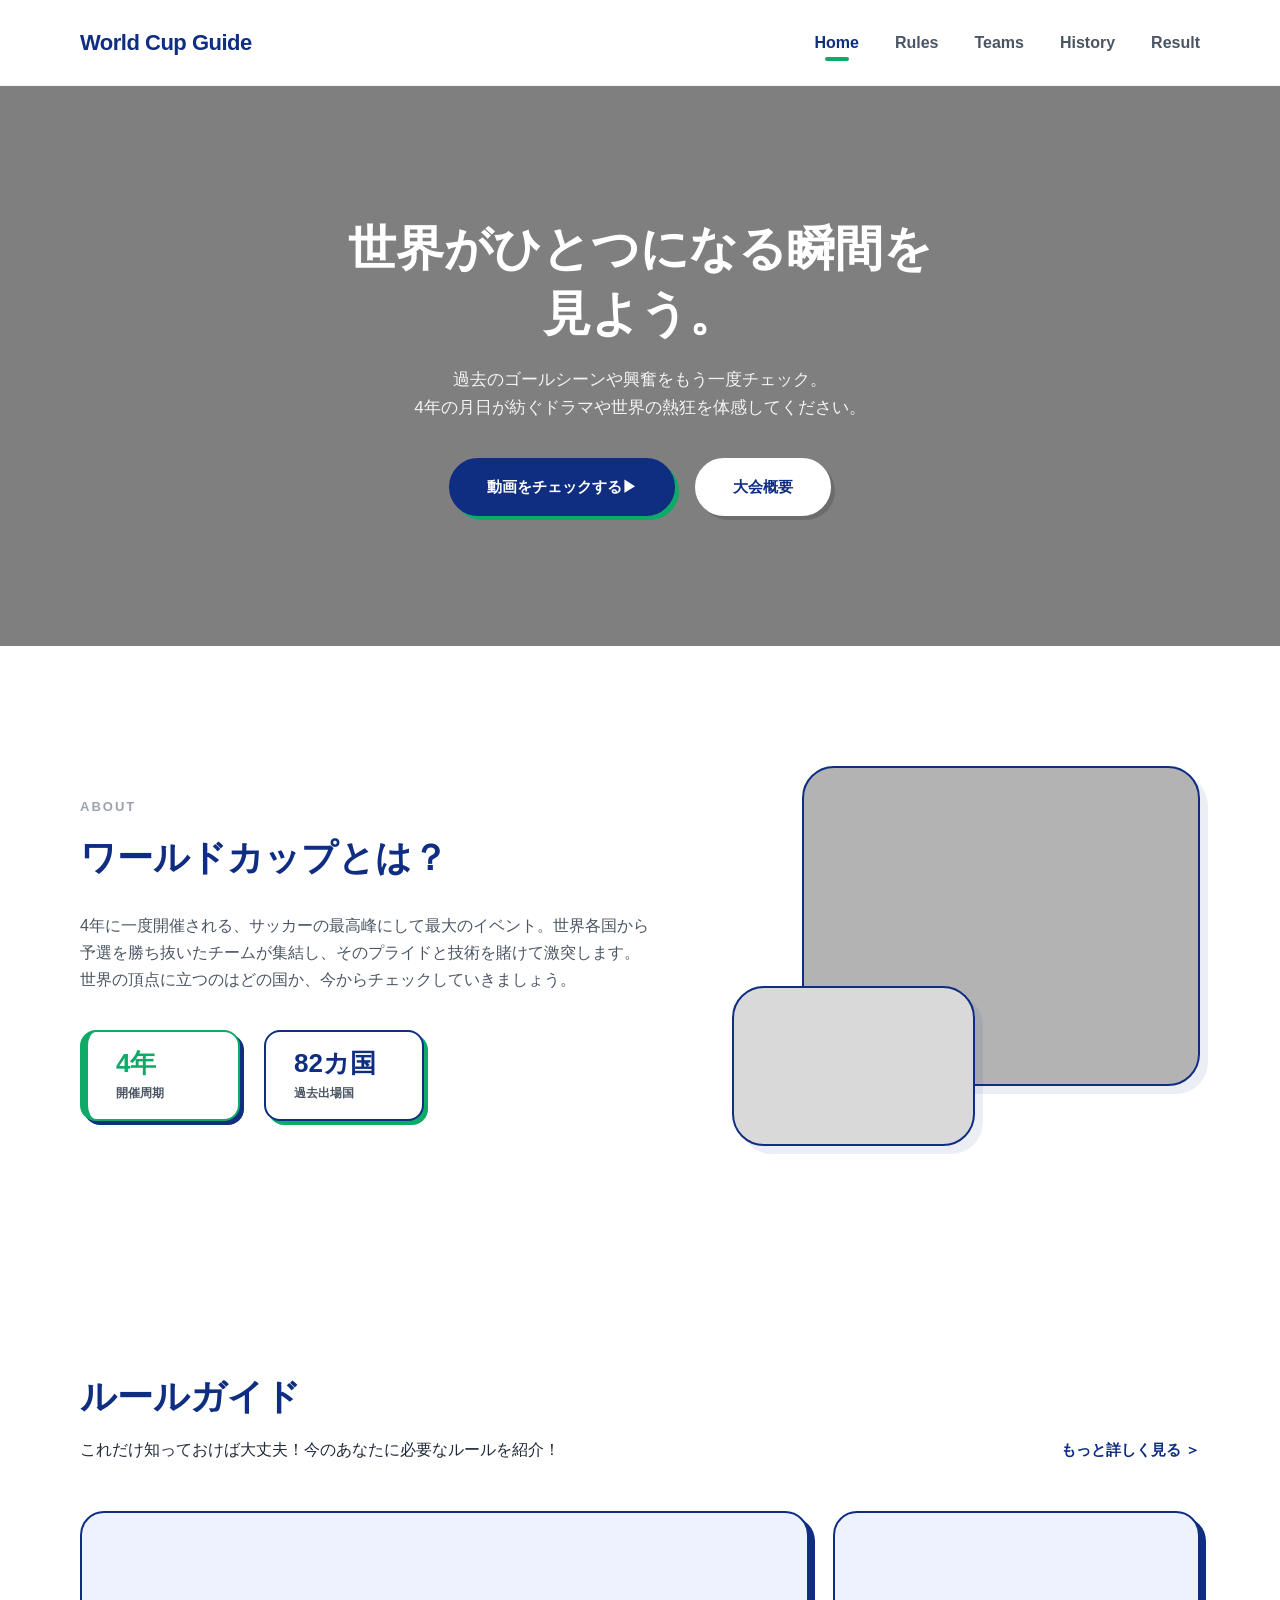
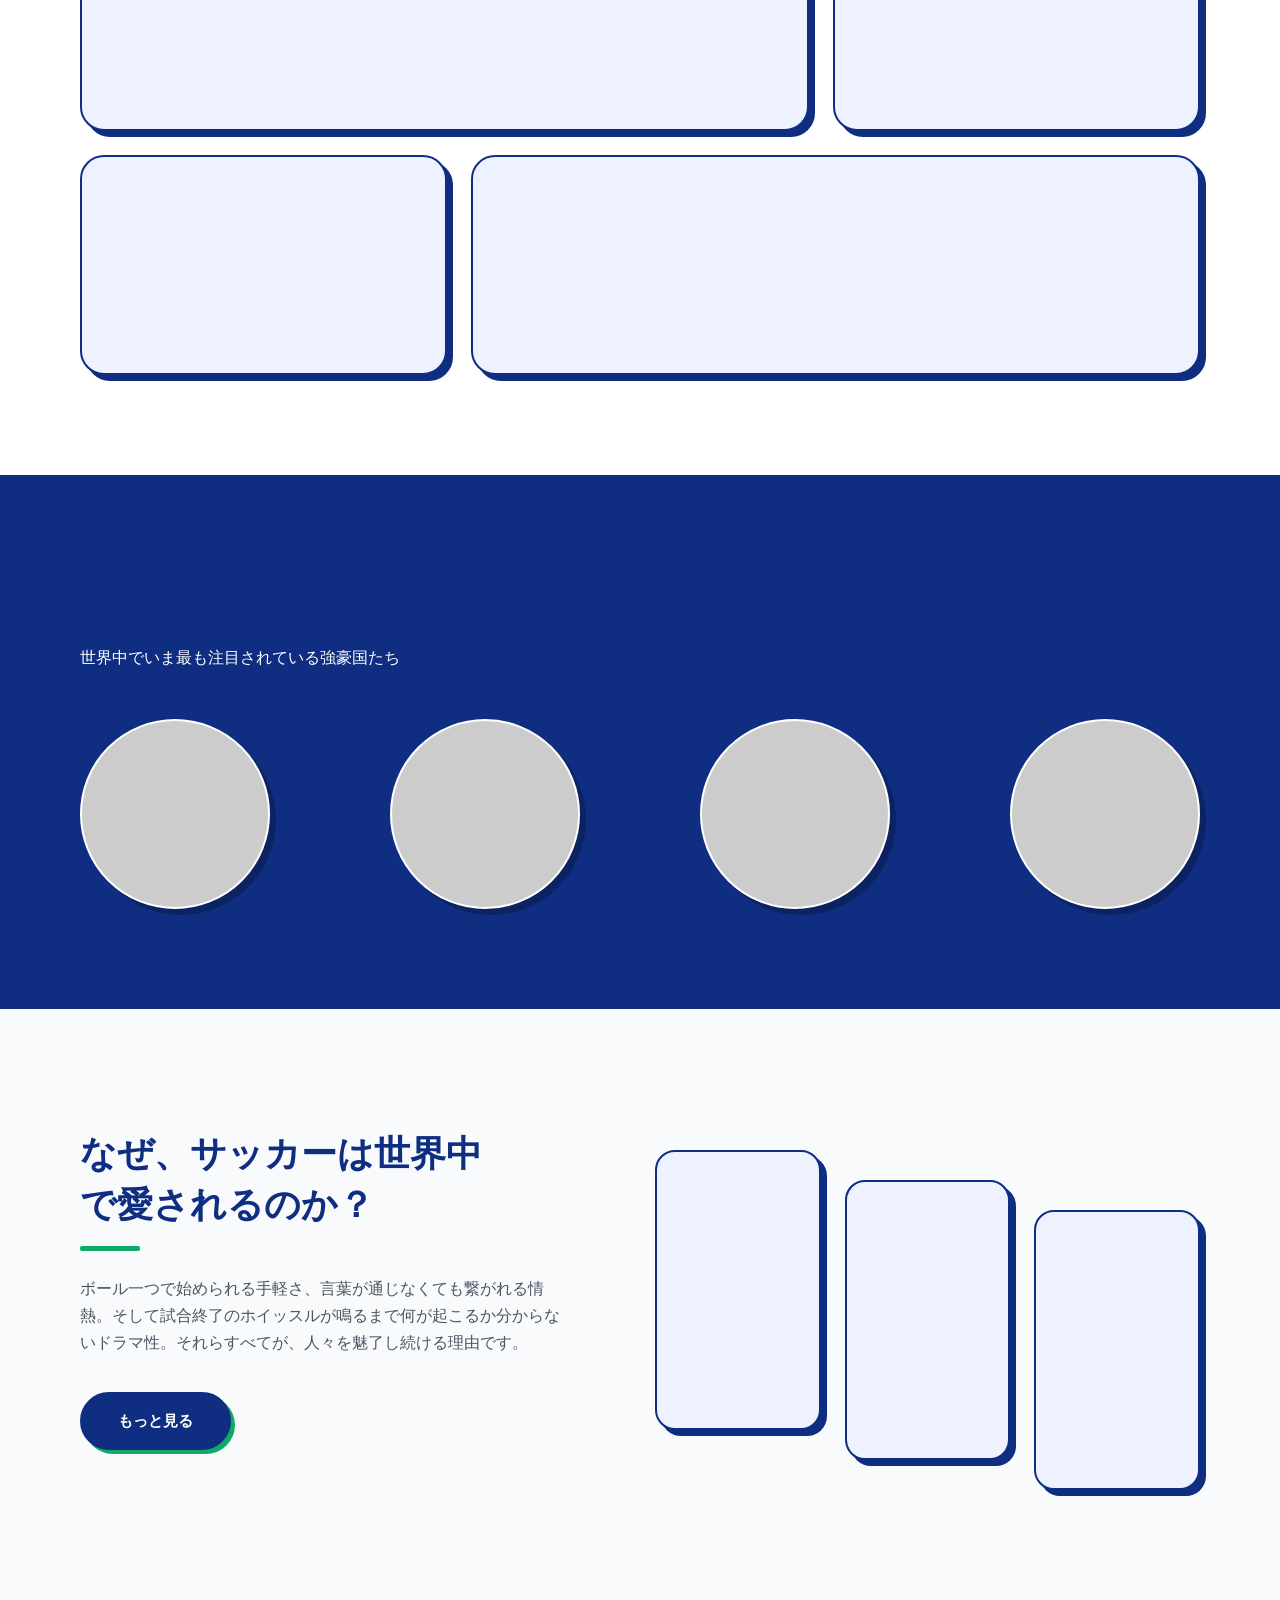
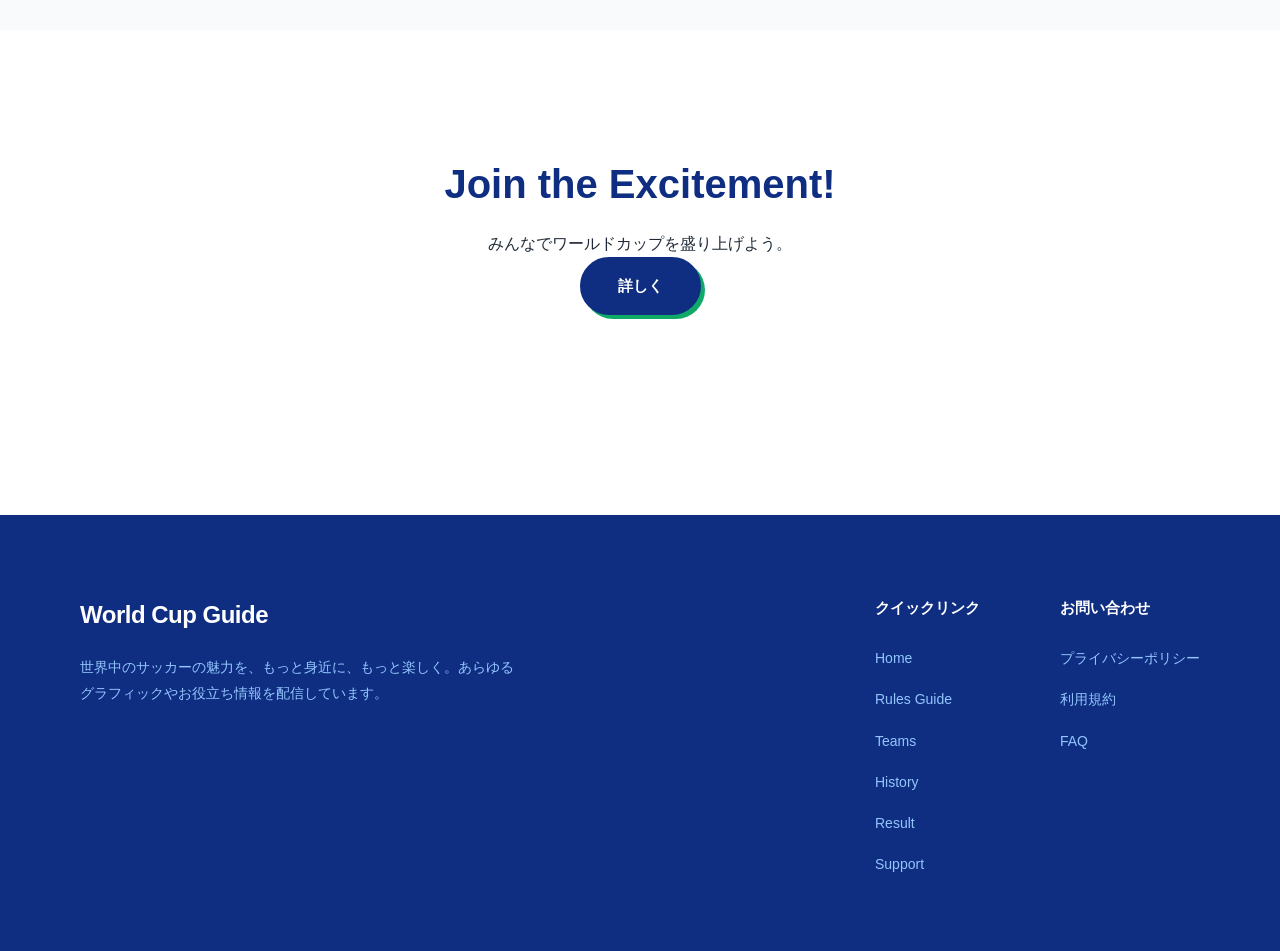
==== index.html @ ad6d12a8 "Update index.html" ====
<!DOCTYPE html>
<html lang="ja">
<head>
    <meta charset="UTF-8">
    <meta name="viewport" content="width=device-width, initial-scale=1.0">
    <title>World Cup Guide</title>
    <link rel="stylesheet" href="css/style.css">
</head>
<body>

    <!-- ==========================================
      ヘッダー（全ページ共通・Figma精密再現）
    =========================================== -->
    <header class="header">
        <div class="logo">World Cup Guide</div>
        
        <!-- PC用ナビゲーション -->
        <nav class="nav-pc">
            <ul>
                <li><a href="index.html" class="active">Home</a></li>
                <li><a href="rule.html">Rules</a></li>
                <li><a href="team.html">Teams</a></li>
                <li><a href="history.html">History</a></li>
                <li><a href="result.html">Result</a></li>
            </ul>
        </nav>

        <!-- スマホ用ハンバーガーメニューアイコン -->
        <button class="menu-btn" aria-label="メニューを開く">
            <span></span>
            <span></span>
            <span></span>
        </button>
    </header>

    <main>
        <!-- ==========================================
          1. HEROエリア
        =========================================== -->
        <section class="hero">
            <div class="hero-content">
                <h1>世界がひとつになる瞬間を<br>見よう。</h1>
                <p class="hero-sub">過去のゴールシーンや興奮をもう一度チェック。<br>4年の月日が紡ぐドラマや世界の熱狂を体感してください。</p>
                <div class="hero-buttons">
                    <a href="#" class="btn btn-primary">
                        動画をチェックする
                        <span class="btn-icon">▶</span>
                    </a>
                    <a href="#" class="btn btn-secondary">大会概要</a>
                </div>
            </div>
        </section>

        <!-- ==========================================
          2. 大会紹介（ワールドカップとは？）
        =========================================== -->
        <section class="about-section">
            <div class="about-container">
                <div class="about-text">
                    <span class="sub-label">ABOUT</span>
                    <h2>ワールドカップとは？</h2>
                    <p class="about-desc">
                        4年に一度開催される、サッカーの最高峰にして最大のイベント。世界各国から予選を勝ち抜いたチームが集結し、そのプライドと技術を賭けて激突します。世界の頂点に立つのはどの国か、今からチェックしていきましょう。
                    </p>
                    
                    <!-- 特徴的なバッジカード（立体影付き） -->
                    <div class="about-stats">
                        <div class="stat-card card-green">
                            <span class="stat-num">4年</span>
                            <span class="stat-label">開催周期</span>
                        </div>
                        <div class="stat-card card-blue">
                            <span class="stat-num">82カ国</span>
                            <span class="stat-label">過去出場国</span>
                        </div>
                    </div>
                </div>

                <!-- 右側：2枚の重なる角丸ダミー画像 -->
                <div class="about-images">
                    <div class="dummy-photo photo-large"></div>
                    <div class="dummy-photo photo-small"></div>
                </div>
            </div>
        </section>

        <!-- ==========================================
          3. ルールガイド（変則4枚カードレイアウト）
        =========================================== -->
        <section class="rule-guide-section">
            <div class="section-header">
                <div class="title-wrap">
                    <h2>ルールガイド</h2>
                    <p>これだけ知っておけば大丈夫！今のあなたに必要なルールを紹介！</p>
                </div>
                <a href="rule.html" class="more-link">もっと詳しく見る <span class="arrow">＞</span></a>
            </div>
            
            <!-- 左右非対称のカードレイアウト（ソリッドシャドウ付き） -->
            <div class="rule-grid">
                <div class="rule-row">
                    <div class="solid-card card-long"></div>
                    <div class="solid-card card-short"></div>
                </div>
                <div class="rule-row">
                    <div class="solid-card card-short"></div>
                    <div class="solid-card card-long"></div>
                </div>
            </div>
        </section>

        <!-- ==========================================
          4. 注目チームを紹介（ブルー背景・丸画像）
        =========================================== -->
        <section class="teams-section">
            <div class="teams-container">
                <div class="section-header text-white">
                    <div class="title-wrap">
                        <h2>注目チームを紹介</h2>
                        <p class="sub-white">世界中でいま最も注目されている強豪国たち</p>
                    </div>
                    <a href="team.html" class="more-link link-white">もっと詳しく見る <span class="arrow">＞</span></a>
                </div>
                
                <!-- 4つの正円ダミー画像 -->
                <div class="circle-grid">
                    <div class="circle-item">
                        <div class="circle-image-placeholder"></div>
                    </div>
                    <div class="circle-item">
                        <div class="circle-image-placeholder"></div>
                    </div>
                    <div class="circle-item">
                        <div class="circle-image-placeholder"></div>
                    </div>
                    <div class="circle-item">
                        <div class="circle-image-placeholder"></div>
                    </div>
                </div>
            </div>
        </section>

        <!-- ==========================================
          5. なぜ、サッカーは世界中で愛されるのか？（階段状カード）
        =========================================== -->
        <section class="why-section">
            <div class="why-container">
                <div class="why-text">
                    <h2>
                        なぜ、サッカーは世界中<br>で愛されるのか？
                        <span class="green-deco-line"></span>
                    </h2>
                    <p class="why-desc">
                        ボール一つで始められる手軽さ、言葉が通じなくても繋がれる情熱。そして試合終了のホイッスルが鳴るまで何が起こるか分からないドラマ性。それらすべてが、人々を魅了し続ける理由です。
                    </p>
                    <a href="#" class="btn btn-primary btn-small">もっと見る</a>
                </div>

                <!-- 右側：階段状にずれて並ぶ3枚の縦長カード -->
                <div class="why-cards-track">
                    <div class="why-vertical-card card-pos-1"></div>
                    <div class="why-vertical-card card-pos-2"></div>
                    <div class="why-vertical-card card-pos-3"></div>
                </div>
            </div>
        </section>

        <!-- ==========================================
          6. FINAL CTA
        =========================================== -->
        <section class="final-cta">
            <h2>Join the Excitement!</h2>
            <p>みんなでワールドカップを盛り上げよう。</p>
            <a href="#" class="btn btn-primary">詳しく</a>
        </section>
    </main>

    <!-- ==========================================
      フッター（全ページ共通）
    =========================================== -->
    <footer class="footer">
        <div class="footer-container">
            <div class="footer-brand">
                <div class="footer-logo">World Cup Guide</div>
                <p class="footer-desc">
                    世界中のサッカーの魅力を、もっと身近に、もっと楽しく。あらゆるグラフィックやお役立ち情報を配信しています。
                </p>
            </div>
            
            <div class="footer-nav-groups">
                <div class="footer-group">
                    <h3>クイックリンク</h3>
                    <ul>
                        <li><a href="index.html">Home</a></li>
                        <li><a href="rule.html">Rules Guide</a></li>
                        <li><a href="team.html">Teams</a></li>
                        <li><a href="history.html">History</a></li>
                        <li><a href="result.html">Result</a></li>
                        <li><a href="#">Support</a></li>
                    </ul>
                </div>
                <div class="footer-group">
                    <h3>お問い合わせ</h3>
                    <ul>
                        <li><a href="#">プライバシーポリシー</a></li>
                        <li><a href="#">利用規約</a></li>
                        <li><a href="#">FAQ</a></li>
                    </ul>
                </div>
            </div>
        </div>
    </footer>

    <script src="js/script.js"></script>
</body>
</html>
---- css/style.css ----
/* ==========================================================================
   1. デザインシステム・リセット (全ページ共通)
   ========================================================================== */
* {
    margin: 0;
    padding: 0;
    box-sizing: border-box;
}

:root {
    --color-primary: #0f2e82;      /* メインのディープブルー */
    --color-primary-dark: #0a1f5a; /* さらに濃いブルー */
    --color-accent: #0fa968;       /* ピッチの鮮やかなグリーン */
    --color-accent-yellow: #f59e0b;/* 注目選手のイエローライン */
    --color-bg-card: #eef2ff;      /* カードの極薄ブルー紫 */
    --color-text-main: #1f2937;    /* 本文のダークグレー */
    --color-text-sub: #4b5563;     /* サブ文章のグレー */
    --border-radius-main: 24px;    /* 角丸の基準値 */
}

body {
    font-family: "Helvetica Neue", Arial, "Hiragino Kaku Gothic ProN", "Hiragino Sans", Meiryo, sans-serif;
    color: var(--color-text-main);
    background-color: #ffffff;
    line-height: 1.7;
    overflow-x: hidden;
}

a {
    text-decoration: none;
    color: inherit;
    transition: all 0.3s ease;
}

ul {
    list-style: none;
}

.container {
    max-width: 1200px;
    margin: 0 auto;
    padding: 0 24px;
}

.text-blue {
    color: #0f2e82 !important;
}

/* 共通タイトル装飾 */
.section-title-left {
    display: flex;
    align-items: center;
    margin-bottom: 24px;
}

.line-blue h2 {
    padding-left: 16px;
    border-left: 6px solid var(--color-primary);
    font-size: 32px;
    color: var(--color-primary);
    font-weight: 800;
}

.line-yellow h2 {
    padding-left: 16px;
    border-left: 6px solid var(--color-accent-yellow);
    font-size: 32px;
    color: var(--color-primary);
    font-weight: 800;
}

.en-sub {
    font-size: 14px;
    color: var(--color-text-sub);
    font-weight: normal;
    margin-left: 8px;
    letter-spacing: 1px;
}

/* ==========================================================================
   2. 共通コンポーネント (ボタン・ヘッダー・フッター)
   ========================================================================== */
.btn {
    display: inline-flex;
    align-items: center;
    justify-content: center;
    padding: 14px 36px;
    border-radius: 30px;
    font-weight: bold;
    font-size: 15px;
    cursor: pointer;
    transition: transform 0.2s ease, box-shadow 0.2s ease, background-color 0.2s ease;
}

.btn-primary {
    background-color: var(--color-primary);
    color: #ffffff;
    border: 2px solid var(--color-primary);
    box-shadow: 4px 4px 0px var(--color-accent);
}

.btn-primary:hover {
    transform: translate(-2px, -2px);
    box-shadow: 6px 6px 0px var(--color-accent);
    background-color: var(--color-primary-dark);
}

.btn-secondary {
    background-color: #ffffff;
    color: var(--color-primary);
    border: 2px solid #ffffff;
    box-shadow: 4px 4px 0px rgba(0, 0, 0, 0.15);
}

.btn-secondary:hover {
    transform: translate(-2px, -2px);
    box-shadow: 6px 6px 0px rgba(0, 0, 0, 0.15);
    background-color: #f3f4f6;
}

/* ヘッダー */
.header {
    display: flex;
    justify-content: space-between;
    align-items: center;
    padding: 24px 80px;
    background-color: #ffffff;
    position: sticky;
    top: 0;
    z-index: 1000;
    border-bottom: 1px solid #f3f4f6;
}

.header .logo {
    font-size: 22px;
    font-weight: 800;
    color: var(--color-primary);
    letter-spacing: -0.5px;
}

.header nav ul {
    display: flex;
    gap: 36px;
}

.header nav a {
    font-weight: bold;
    color: var(--color-text-sub);
    font-size: 16px;
    position: relative;
    padding: 6px 0;
}

.header nav a:hover {
    color: var(--color-primary);
}

.header nav a.active {
    color: var(--color-primary);
}

.header nav a.active::after {
    content: '';
    position: absolute;
    bottom: -4px;
    left: 50%;
    transform: translateX(-50%);
    width: 24px;
    height: 4px;
    background-color: var(--color-accent);
    border-radius: 2px;
}

.menu-btn {
    display: none;
    background: none;
    border: none;
    cursor: pointer;
    flex-direction: column;
    gap: 6px;
}

.menu-btn span {
    display: block;
    width: 25px;
    height: 3px;
    background-color: var(--color-primary);
    border-radius: 2px;
}

/* フッター */
.footer {
    background-color: var(--color-primary);
    color: #ffffff;
    padding: 80px 80px 60px 80px;
    margin-top: 80px;
}

.footer-container {
    max-width: 1200px;
    margin: 0 auto;
    display: flex;
    justify-content: space-between;
    gap: 80px;
}

.footer-brand {
    flex: 1.2;
    max-width: 440px;
}

.footer-logo {
    font-size: 24px;
    font-weight: 800;
    margin-bottom: 20px;
    letter-spacing: -0.5px;
}

.footer-desc {
    color: #93c5fd;
    font-size: 14px;
    line-height: 1.8;
}

.footer-nav-groups {
    flex: 1.5;
    display: flex;
    justify-content: flex-end;
    gap: 80px;
}

.footer-group h3 {
    font-size: 15px;
    font-weight: bold;
    margin-bottom: 24px;
    color: #ffffff;
}

.footer-group ul li {
    margin-bottom: 14px;
}

.footer-group a {
    color: #93c5fd;
    font-size: 14px;
}

.footer-group a:hover {
    color: #ffffff;
}

/* 下層ページ共通ヒーロー（これを全ページで使い回します） */
.hero-subpage {
    height: 300px;
    background-color: #7f7f7f;
    display: flex;
    justify-content: center;
    align-items: center;
    text-align: center;
    color: #ffffff;
    padding: 0 24px;
    margin-bottom: 60px;
}

.hero-subpage h1 {
    font-size: 40px;
    font-weight: 800;
    margin-bottom: 12px;
}

.hero-subpage p {
    font-size: 16px;
    max-width: 800px;
    margin: 0 auto;
    color: #f3f4f6;
    line-height: 1.6;
}

/* ==========================================================================
   3. TOPページ専用スタイル
   ========================================================================== */
.hero {
    height: 560px;
    background-color: #7f7f7f;
    display: flex;
    justify-content: center;
    align-items: center;
    text-align: center;
    color: #ffffff;
    padding: 0 24px;
}

.hero h1 {
    font-size: 48px;
    font-weight: 800;
    line-height: 1.35;
    margin-bottom: 20px;
}

.hero-sub {
    font-size: 17px;
    line-height: 1.65;
    color: #f3f4f6;
    margin-bottom: 36px;
}

.hero-buttons {
    display: flex;
    gap: 20px;
    justify-content: center;
}

/* ABOUTセクション */
.about-section {
    padding: 120px 80px;
    background-color: #ffffff;
}

.about-container {
    max-width: 1200px;
    margin: 0 auto;
    display: flex;
    align-items: center;
    gap: 80px;
}

.about-text {
    flex: 1.1;
}

.about-text .sub-label {
    font-size: 13px;
    font-weight: bold;
    color: #9ca3af;
    letter-spacing: 2px;
}

.about-text h2 {
    font-size: 36px;
    color: var(--color-primary);
    margin: 8px 0 24px 0;
    font-weight: 800;
}

.about-desc {
    font-size: 16px;
    color: var(--color-text-sub);
    margin-bottom: 36px;
}

.about-stats {
    display: flex;
    gap: 24px;
}

.stat-card {
    border-radius: 16px;
    padding: 16px 28px;
    width: 160px;
    display: flex;
    flex-direction: column;
    background-color: #ffffff;
}

.card-green {
    border: 2px solid var(--color-accent);
    border-left: 8px solid var(--color-accent);
    box-shadow: 4px 4px 0px var(--color-primary);
}

.card-blue {
    border: 2px solid var(--color-primary);
    box-shadow: 4px 4px 0px var(--color-accent);
}

.stat-num {
    font-size: 26px;
    font-weight: 800;
    line-height: 1.2;
}

.card-green .stat-num {
    color: var(--color-accent);
}

.card-blue .stat-num {
    color: var(--color-primary);
}

.stat-label {
    font-size: 12px;
    color: var(--color-text-sub);
    font-weight: bold;
    margin-top: 4px;
}

.about-images {
    flex: 0.9;
    position: relative;
    height: 380px;
}

.dummy-photo {
    background-color: #cccccc;
    border: 2px solid var(--color-primary);
    border-radius: 32px;
    box-shadow: 8px 8px 0px rgba(15, 46, 130, 0.08);
}

.photo-large {
    width: 85%;
    height: 320px;
    position: absolute;
    right: 0;
    top: 0;
    background-color: #b3b3b3;
}

.photo-small {
    width: 52%;
    height: 160px;
    position: absolute;
    left: 0;
    bottom: 0;
    background-color: #d9d9d9;
    z-index: 2;
}

/* RULEガイド */
.rule-guide-section {
    padding: 100px 80px;
    background-color: #ffffff;
    max-width: 1280px;
    margin: 0 auto;
}

.section-header {
    display: flex;
    justify-content: space-between;
    align-items: flex-end;
    margin-bottom: 48px;
}

.section-header h2 {
    font-size: 36px;
    color: var(--color-primary);
    font-weight: 800;
    margin-bottom: 8px;
}

.more-link {
    font-weight: bold;
    color: var(--color-primary);
    font-size: 15px;
}

.rule-grid {
    display: flex;
    flex-direction: column;
    gap: 24px;
}

.rule-row {
    display: flex;
    gap: 24px;
}

.solid-card {
    background-color: var(--color-bg-card);
    border: 2px solid var(--color-primary);
    border-radius: var(--border-radius-main);
    box-shadow: 6px 6px 0px var(--color-primary);
    transition: transform 0.2s ease, box-shadow 0.2s ease;
}

.solid-card:hover {
    transform: translate(-2px, -2px);
    box-shadow: 8px 8px 0px var(--color-primary);
}

.card-long {
    flex: 2;
    height: 220px;
}

.card-short {
    flex: 1;
    height: 220px;
}

/* 注目チーム(TOP用) */
.teams-section {
    background-color: var(--color-primary);
    padding: 100px 80px;
    color: #ffffff;
}

.teams-container {
    max-width: 1200px;
    margin: 0 auto;
}

.circle-grid {
    display: flex;
    gap: 32px;
    justify-content: space-between;
    margin-top: 20px;
}

.circle-image-placeholder {
    width: 190px;
    height: 190px;
    background-color: #cccccc;
    border-radius: 50%;
    border: 2px solid #ffffff;
    box-shadow: 6px 6px 0px rgba(0, 0, 0, 0.25);
}

/* Whyセクション */
.why-section {
    padding: 120px 80px 180px 80px;
    background-color: #f8fafc;
}

.why-container {
    max-width: 1200px;
    margin: 0 auto;
    display: flex;
    align-items: center;
    gap: 80px;
}

.why-text {
    flex: 1;
}

.why-text h2 {
    font-size: 36px;
    color: var(--color-primary);
    font-weight: 800;
    line-height: 1.4;
    margin-bottom: 24px;
}

.green-deco-line {
    display: block;
    width: 60px;
    height: 5px;
    background-color: var(--color-accent);
    margin-top: 16px;
    border-radius: 2px;
}

.why-desc {
    color: var(--color-text-sub);
    margin-bottom: 36px;
    font-size: 16px;
}

.why-cards-track {
    flex: 1.1;
    display: flex;
    gap: 24px;
}

.why-vertical-card {
    flex: 1;
    height: 280px;
    background-color: var(--color-bg-card);
    border: 2px solid var(--color-primary);
    border-radius: 20px;
    box-shadow: 6px 6px 0px var(--color-primary);
}

.card-pos-1 { transform: translateY(0px); }
.card-pos-2 { transform: translateY(30px); }
.card-pos-3 { transform: translateY(60px); }

/* FINAL CTA */
.final-cta {
    padding: 120px 24px;
    text-align: center;
    background-color: #ffffff;
}

.final-cta h2 {
    font-size: 40px;
    font-weight: 800;
    color: var(--color-primary);
    margin-bottom: 12px;
}

/* ==========================================================================
   4. TEAMページ専用スタイル
   ========================================================================== */
.filter-container {
    display: flex;
    justify-content: center;
    gap: 12px;
    flex-wrap: wrap;
    margin-bottom: 48px;
}

.filter-btn {
    border: none;
    padding: 10px 24px;
    border-radius: 30px;
    font-size: 14px;
    font-weight: bold;
    cursor: pointer;
    background-color: var(--color-bg-card);
    color: var(--color-primary);
    transition: all 0.2s ease;
}

.filter-btn.active, .filter-btn:hover {
    background-color: var(--color-primary);
    color: #ffffff;
}

.team-main-grid {
    display: flex;
    gap: 32px;
    margin-bottom: 80px;
}

.team-main-card {
    flex: 1;
    height: 380px;
    border-radius: var(--border-radius-main);
}

.players-section {
    padding: 80px 0;
    background-color: #ffffff;
}

.section-header-with-arrows {
    display: flex;
    justify-content: space-between;
    align-items: center;
    margin-bottom: 40px;
}

.slider-arrows {
    display: flex;
    gap: 12px;
}

.arrow-btn {
    width: 44px;
    height: 44px;
    border-radius: 50%;
    border: 2px solid var(--color-primary);
    background-color: #ffffff;
    color: var(--color-primary);
    font-size: 16px;
    font-weight: bold;
    cursor: pointer;
    display: flex;
    align-items: center;
    justify-content: center;
}

.arrow-btn.active {
    background-color: var(--color-primary);
    color: #ffffff;
}

.player-grid {
    display: flex;
    gap: 24px;
}

.player-card {
    flex: 1;
    height: 380px;
}

.watch-teams-section {
    padding: 80px 0;
    background-color: #ffffff;
}

.watch-grid {
    display: grid;
    grid-template-columns: repeat(5, 1fr);
    gap: 20px;
    margin-top: 40px;
}

.watch-card {
    height: 150px;
    background-color: var(--color-bg-card);
    border: 2px solid var(--color-primary);
    border-radius: 16px;
    box-shadow: 4px 4px 0px var(--color-primary);
}

.cta-banner-section {
    padding: 100px 0;
    background-color: #ffffff;
}

.cta-blue-card {
    background-color: var(--color-primary);
    color: #ffffff;
    padding: 60px 40px;
    border-radius: 24px;
    text-align: center;
    box-shadow: 0 10px 30px rgba(15, 46, 130, 0.15);
}

.cta-buttons {
    display: flex;
    gap: 20px;
    justify-content: center;
    margin-top: 24px;
}

.btn-green {
    background-color: var(--color-accent);
    color: #ffffff;
    border: 2px solid var(--color-accent);
    box-shadow: 4px 4px 0px var(--color-primary);
}

.btn-white-border {
    background-color: #ffffff;
    color: var(--color-primary);
    border: 2px solid var(--color-primary);
    box-shadow: 4px 4px 0px var(--color-accent);
}

/* ==========================================================================
   5. RULEページ専用スタイル
   ========================================================================== */
.basic-rules-section {
    padding: 60px 0;
}

.rules-basic-grid {
    display: flex;
    gap: 24px;
    margin-top: 40px;
}

.basic-card {
    flex: 1;
    padding: 32px;
    height: auto;
    min-height: 240px;
}

.card-badge {
    display: inline-block;
    padding: 4px 12px;
    background-color: var(--color-primary);
    color: #ffffff;
    border-radius: 20px;
    font-size: 12px;
    font-weight: bold;
    margin-bottom: 16px;
}

.accordion-section {
    padding: 60px 0 100px 0;
}

.accordion-container {
    margin-top: 40px;
    display: flex;
    flex-direction: column;
    gap: 20px;
}

.accordion-item {
    border: 2px solid var(--color-primary);
    border-radius: 16px;
    background-color: #ffffff;
    box-shadow: 4px 4px 0px var(--color-primary);
    overflow: hidden;
}

.accordion-header {
    width: 100%;
    padding: 24px 32px;
    background: none;
    border: none;
    text-align: left;
    display: flex;
    align-items: center;
    cursor: pointer;
}

.q-icon {
    font-size: 22px;
    font-weight: 900;
    color: var(--color-accent);
    margin-right: 16px;
}

.q-text {
    font-size: 18px;
    font-weight: 800;
    color: var(--color-primary);
    flex-grow: 1;
}

.arrow-icon {
    font-size: 14px;
    color: var(--color-primary);
    transition: transform 0.3s ease;
}

.accordion-item.active .arrow-icon {
    transform: rotate(180deg);
}

.accordion-content {
    max-height: 0;
    overflow: hidden;
    transition: max-height 0.3s ease-out;
    background-color: var(--color-bg-card);
}

.accordion-inner {
    padding: 24px 32px;
    border-top: 1px dashed rgba(15, 46, 130, 0.2);
}

/* ==========================================================================
   6. HISTORYページ専用スタイル
   ========================================================================== */
.timeline-section {
    padding: 60px 0;
}

.timeline-container {
    position: relative;
    max-width: 900px;
    margin: 60px auto 0 auto;
    padding: 0 20px;
}

.timeline-container::before {
    content: '';
    position: absolute;
    left: 50%;
    top: 0;
    bottom: 0;
    width: 6px;
    background-color: var(--color-primary);
    transform: translateX(-50%);
    border-radius: 3px;
}

.timeline-item {
    position: relative;
    margin-bottom: 80px;
    width: 100%;
    display: flex;
    justify-content: flex-start;
}

.timeline-item:nth-child(even) {
    justify-content: flex-end;
}

.timeline-badge {
    position: absolute;
    left: 50%;
    top: 24px;
    transform: translateX(-50%);
    width: 90px;
    height: 44px;
    background-color: var(--color-accent);
    border: 2px solid var(--color-primary);
    border-radius: 22px;
    color: #ffffff;
    font-weight: 800;
    display: flex;
    align-items: center;
    justify-content: center;
    box-shadow: 4px 4px 0px var(--color-primary);
    z-index: 10;
}

.timeline-card {
    width: 42%;
    padding: 32px;
    background-color: #ffffff;
}

.history-stats-section {
    padding: 60px 0 120px 0;
}

.stats-table-wrapper {
    margin-top: 40px;
    overflow-x: auto;
}

.neofont-table {
    width: 100%;
    border-collapse: separate;
    border-spacing: 0;
    border: 3px solid var(--color-primary);
    border-radius: 16px;
    overflow: hidden;
    box-shadow: 6px 6px 0px var(--color-primary);
    background-color: #ffffff;
}

.neofont-table th {
    background-color: var(--color-bg-card);
    color: var(--color-primary);
    font-weight: 800;
    padding: 20px 24px;
    text-align: left;
    border-bottom: 3px solid var(--color-primary);
}

.neofont-table td {
    padding: 20px 24px;
    font-size: 15px;
    color: var(--color-text-main);
    border-bottom: 2px solid #e5e7eb;
}

.team-td {
    font-size: 16px;
    color: var(--color-primary);
    font-weight: bold;
}

.count-td {
    font-weight: 800;
    color: var(--color-accent);
}

/* ==========================================================================
   7. RESULTページ専用スタイル (カンプ完全再現版)
   ========================================================================== */

/* 4つのスタッツカプセル */
.capsules-outer {
    background-color: #ffffff;
    padding: 40px 0;
    border-bottom: 1px solid #e2e8f0;
    margin-bottom: 40px;
}

.capsules-grid {
    display: grid;
    grid-template-columns: repeat(4, 1fr);
    gap: 20px;
}

.capsule {
    background-color: #eef2ff;
    border-radius: 40px;
    padding: 16px 20px;
    text-align: center;
    box-shadow: 0 4px 6px -1px rgba(0,0,0,0.05);
}

.cap-label {
    display: block;
    font-size: 12px;
    font-weight: bold;
    color: #4f46e5;
    margin-bottom: 4px;
}

.cap-value {
    display: block;
    font-size: 16px;
    font-weight: 900;
    color: #0f2e82;
}

/* ハイライト（決勝戦＆3決） */
.highlights-outer {
    margin-bottom: 60px;
}

.highlights-grid {
    display: grid;
    grid-template-columns: 1fr 1fr;
    gap: 24px;
}

.hl-card {
    background-color: #eef2ff;
    border: 2px solid #0f2e82;
    border-radius: 20px;
    padding: 24px;
    box-shadow: 6px 6px 0px #0f2e82;
}

.hl-badge {
    display: inline-block;
    font-size: 11px;
    font-weight: bold;
    color: #fff;
    padding: 4px 12px;
    border-radius: 20px;
    border: 2px solid #0f2e82;
    margin-bottom: 16px;
}

.badge-gold {
    background-color: #f2c94c;
    color: #000;
    border-color: #000;
}

.badge-blue {
    background-color: #2d9cdb;
}

.hl-match {
    display: flex;
    justify-content: space-between;
    align-items: center;
    border-bottom: 1px dashed #cbd5e1;
    padding-bottom: 16px;
    margin-bottom: 16px;
}

.hl-team {
    font-size: 18px;
    font-weight: 900;
    color: #0f2e82;
}

.hl-score {
    background-color: #fff;
    border: 2px solid #0f2e82;
    padding: 4px 12px;
    border-radius: 8px;
    font-size: 16px;
    font-weight: 900;
    color: #0f2e82;
}

.hl-pk, .hl-ft {
    font-size: 10px;
    background-color: #f2c94c;
    padding: 2px 6px;
    border-radius: 4px;
    margin: 0 4px;
}

.hl-ft {
    background-color: #e2e8f0;
}

.hl-desc {
    font-size: 13px;
    color: #475569;
}

/* タブ切り替えボタン */
.tab-switcher {
    display: flex;
    justify-content: center;
    gap: 12px;
    margin-bottom: 40px;
}

.tab-btn {
    background-color: #e2e8f0;
    color: #475569;
    border: none;
    padding: 10px 24px;
    border-radius: 24px;
    font-size: 14px;
    font-weight: bold;
    cursor: pointer;
    transition: 0.2s;
}

.tab-btn.active {
    background-color: #0f2e82;
    color: #ffffff;
}

.tab-content {
    display: none;
}

/* ==========================================================================
   決勝トーナメントツリー（絶対に崩れない数学的Flex配置）
   ========================================================================== */
.tournament-scroll-wrapper {
    overflow-x: auto !important;
    padding: 20px 0;
}

.t-tree-container {
    display: flex;
    flex-wrap: nowrap !important; /* 絶対折り返し禁止 */
    width: fit-content;           /* 中身の幅にピタッと合わせる */
    margin: 0 auto;
    gap: 24px;                    /* カラム間の隙間を固定 */
    height: 720px;                /* ツリー全体の高さを固定 */
}

/* 各カラム */
.t-col {
    display: flex;
    flex-direction: column;
    justify-content: space-around; /* カードを縦方向に均等配置 */
    width: 110px;                  /* カードの幅 */
    height: 100%;
    flex-shrink: 0 !important;     /* 画面が狭くても絶対に縮ませない */
    position: relative;
}

.t-col-gap {
    width: 80px;                   /* 中央の空白エリアの幅 */
    flex-shrink: 0;
}

/* 対戦カードのスタイル */
.t-card {
    background-color: #ffffff;
    border: 1px solid #cbd5e1;
    border-radius: 8px;
    padding: 6px;
    height: 56px;                  /* カードの高さ（固定） */
    box-shadow: 0 2px 4px rgba(0,0,0,0.04);
    display: flex;
    flex-direction: column;
    justify-content: space-between;
    position: relative;
    box-sizing: border-box;
}

.sf-card {
    border: 2px solid #3b82f6; /* 準決勝の青枠強調 */
}

.t-team {
    display: flex;
    align-items: center;
    font-size: 11px;
    font-weight: 700;
    color: #1e293b;
}

.t-flag {
    margin-right: 6px;
    font-size: 14px;
}

.t-name {
    flex: 1;
    text-align: left;
}

.t-score-num {
    color: #0f2e82;
    font-weight: 900;
}

.t-divider {
    height: 1px;
    background-color: #f1f5f9;
    margin: 2px 0;
}

/* --- 接続線（数学的に完璧な位置計算） --- */

/* 左側の線（col-left） */
.col-left .t-card::after {
    content: "";
    position: absolute;
    right: -12px;
    top: 50%;
    width: 12px;
    height: 2px;
    background-color: #cbd5e1;
    transform: translateY(-50%);
}

.col-left.col-4 .t-card::after {
    display: none; /* 準決勝から中央への線は無し */
}

.col-left.col-2 .t-card::before {
    content: "";
    position: absolute;
    left: -12px;
    width: 12px;
    top: calc(50% - 45px); /* 720pxの1/8 */
    height: 90px;
    border: 2px solid #cbd5e1;
    border-right: none;
    box-sizing: border-box;
}

.col-left.col-3 .t-card::before {
    content: "";
    position: absolute;
    left: -12px;
    width: 12px;
    top: calc(50% - 90px); /* 720pxの1/4 */
    height: 180px;
    border: 2px solid #cbd5e1;
    border-right: none;
    box-sizing: border-box;
}

.col-left.col-4 .t-card::before {
    content: "";
    position: absolute;
    left: -12px;
    width: 12px;
    top: calc(50% - 180px); /* 720pxの1/2 */
    height: 360px;
    border: 2px solid #cbd5e1;
    border-right: none;
    box-sizing: border-box;
}

/* 右側の線（col-right） */
.col-right .t-card::after {
    content: "";
    position: absolute;
    left: -12px;
    top: 50%;
    width: 12px;
    height: 2px;
    background-color: #cbd5e1;
    transform: translateY(-50%);
}

.col-right.col-4 .t-card::after {
    display: none;
}

.col-right.col-2 .t-card::before {
    content: "";
    position: absolute;
    right: -12px;
    width: 12px;
    top: calc(50% - 45px);
    height: 90px;
    border: 2px solid #cbd5e1;
    border-left: none;
    box-sizing: border-box;
}

.col-right.col-3 .t-card::before {
    content: "";
    position: absolute;
    right: -12px;
    width: 12px;
    top: calc(50% - 90px);
    height: 180px;
    border: 2px solid #cbd5e1;
    border-left: none;
    box-sizing: border-box;
}

.col-right.col-4 .t-card::before {
    content: "";
    position: absolute;
    right: -12px;
    width: 12px;
    top: calc(50% - 180px);
    height: 360px;
    border: 2px solid #cbd5e1;
    border-left: none;
    box-sizing: border-box;
}

/* グループステージテーブル（12グループ分配置用グリッド） */
.group-stage-container {
    margin-top: 20px;
    display: grid;
    grid-template-columns: repeat(2, 1fr); /* PCで2列表示 */
    gap: 32px;
}

.group-block {
    background-color: #ffffff;
    border-radius: 16px;
    padding: 24px;
    border: 1px solid #e2e8f0;
}

.group-title {
    font-size: 20px;
    font-weight: 800;
    color: #0f2e82;
    margin-bottom: 16px;
    border-left: 4px solid #10b981;
    padding-left: 12px;
}

.table-wrapper {
    overflow-x: auto;
}

.stage-table {
    width: 100%;
    border-collapse: collapse;
    font-size: 13px;
    text-align: center;
}

.stage-table th {
    padding: 12px 8px;
    border-bottom: 2px solid #f1f5f9;
    color: #64748b;
}

.stage-table td {
    padding: 14px 8px;
    border-bottom: 1px solid #f1f5f9;
}

.text-left {
    text-align: left;
}

.font-bold {
    font-weight: bold;
}

.promotion-row {
    border-left: 4px solid #10b981;
    background-color: #f0fdf4;
}

.stage-table tr:not(.promotion-row) {
    border-left: 4px solid transparent;
}

.f-badge {
    display: inline-block;
    padding: 2px 6px;
    border-radius: 4px;
    font-size: 10px;
    color: #fff;
    margin: 0 2px;
    font-weight: bold;
}

.f-badge.win {
    background-color: #10b981;
}

.f-badge.draw {
    background-color: #64748b;
}

.f-badge.loss {
    background-color: #ef4444;
}

/* ==========================================================================
   8. メディアクエリ (全ページ共通のレスポンシブ対応)
   ========================================================================== */
@media (max-width: 1024px) {
    .header { padding: 20px 40px; }
    .about-section { padding: 80px 40px; }
    .about-container { flex-direction: column; gap: 48px; }
    .about-images { width: 100%; max-width: 500px; height: 320px; margin: 0 auto; }
    .rule-guide-section { padding: 80px 40px; }
    .teams-section { padding: 80px 40px; }
    .circle-grid { flex-wrap: wrap; justify-content: center; gap: 24px; }
    .why-section { padding: 80px 40px 120px 40px; }
    .why-container { flex-direction: column; gap: 48px; }
    .why-cards-track { width: 100%; max-width: 600px; margin: 0 auto; }
    .team-main-grid { flex-direction: column; gap: 24px; }
    .player-grid { flex-wrap: wrap; justify-content: center; gap: 24px; }
    .player-card { flex: none; width: calc(50% - 12px); height: 340px; }
    .watch-grid { grid-template-columns: repeat(3, 1fr); }
    .rules-basic-grid { flex-direction: column; gap: 24px; }
    .footer { padding: 60px 40px; }
    .footer-container { flex-direction: column; gap: 48px; }
    .footer-nav-groups { justify-content: flex-start; gap: 60px; }
    
    /* Resultレスポンシブ */
    .capsules-grid { grid-template-columns: repeat(2, 1fr); }
    .highlights-grid { grid-template-columns: 1fr; }
    .group-stage-container { grid-template-columns: 1fr; } /* グループ表を1列に */
}

@media (max-width: 768px) {
    .header nav { display: none; }
    .menu-btn { display: flex; }
    .hero h1 { font-size: 36px; }
    .hero-sub { font-size: 15px; }
    .hero-buttons { flex-direction: column; align-items: center; gap: 12px; }
    .btn { width: 100%; max-width: 280px; }
    .rule-row { flex-direction: column; gap: 24px; }
    .why-cards-track { flex-direction: column; gap: 40px; }
    .card-pos-2, .card-pos-3 { transform: translateY(0) !important; }
    .card-pos-1:hover, .card-pos-2:hover, .card-pos-3:hover { transform: translateY(-5px) !important; }
    .player-card { width: 100%; max-width: 320px; }
    .watch-grid { grid-template-columns: repeat(2, 1fr); }
    .cta-blue-card { padding: 40px 20px; }
    .cta-blue-card h2 { font-size: 28px; }
    .cta-buttons { flex-direction: column; align-items: center; gap: 12px; }
    
    /* Historyレスポンシブ */
    .timeline-container::before { left: 30px; transform: none; }
    .timeline-item, .timeline-item:nth-child(even) { justify-content: flex-end; margin-bottom: 50px; }
    .timeline-badge { left: 30px; transform: translateX(-50%); width: 70px; height: 36px; font-size: 14px; top: 20px; }
    .timeline-card { width: calc(100% - 70px); padding: 24px; }
    
    /* Resultレスポンシブ */
    .capsules-grid { grid-template-columns: 1fr; }
    .hero-subpage h1 { font-size: 26px; } /* 共通ヒーローをスマホ用に縮小 */
}
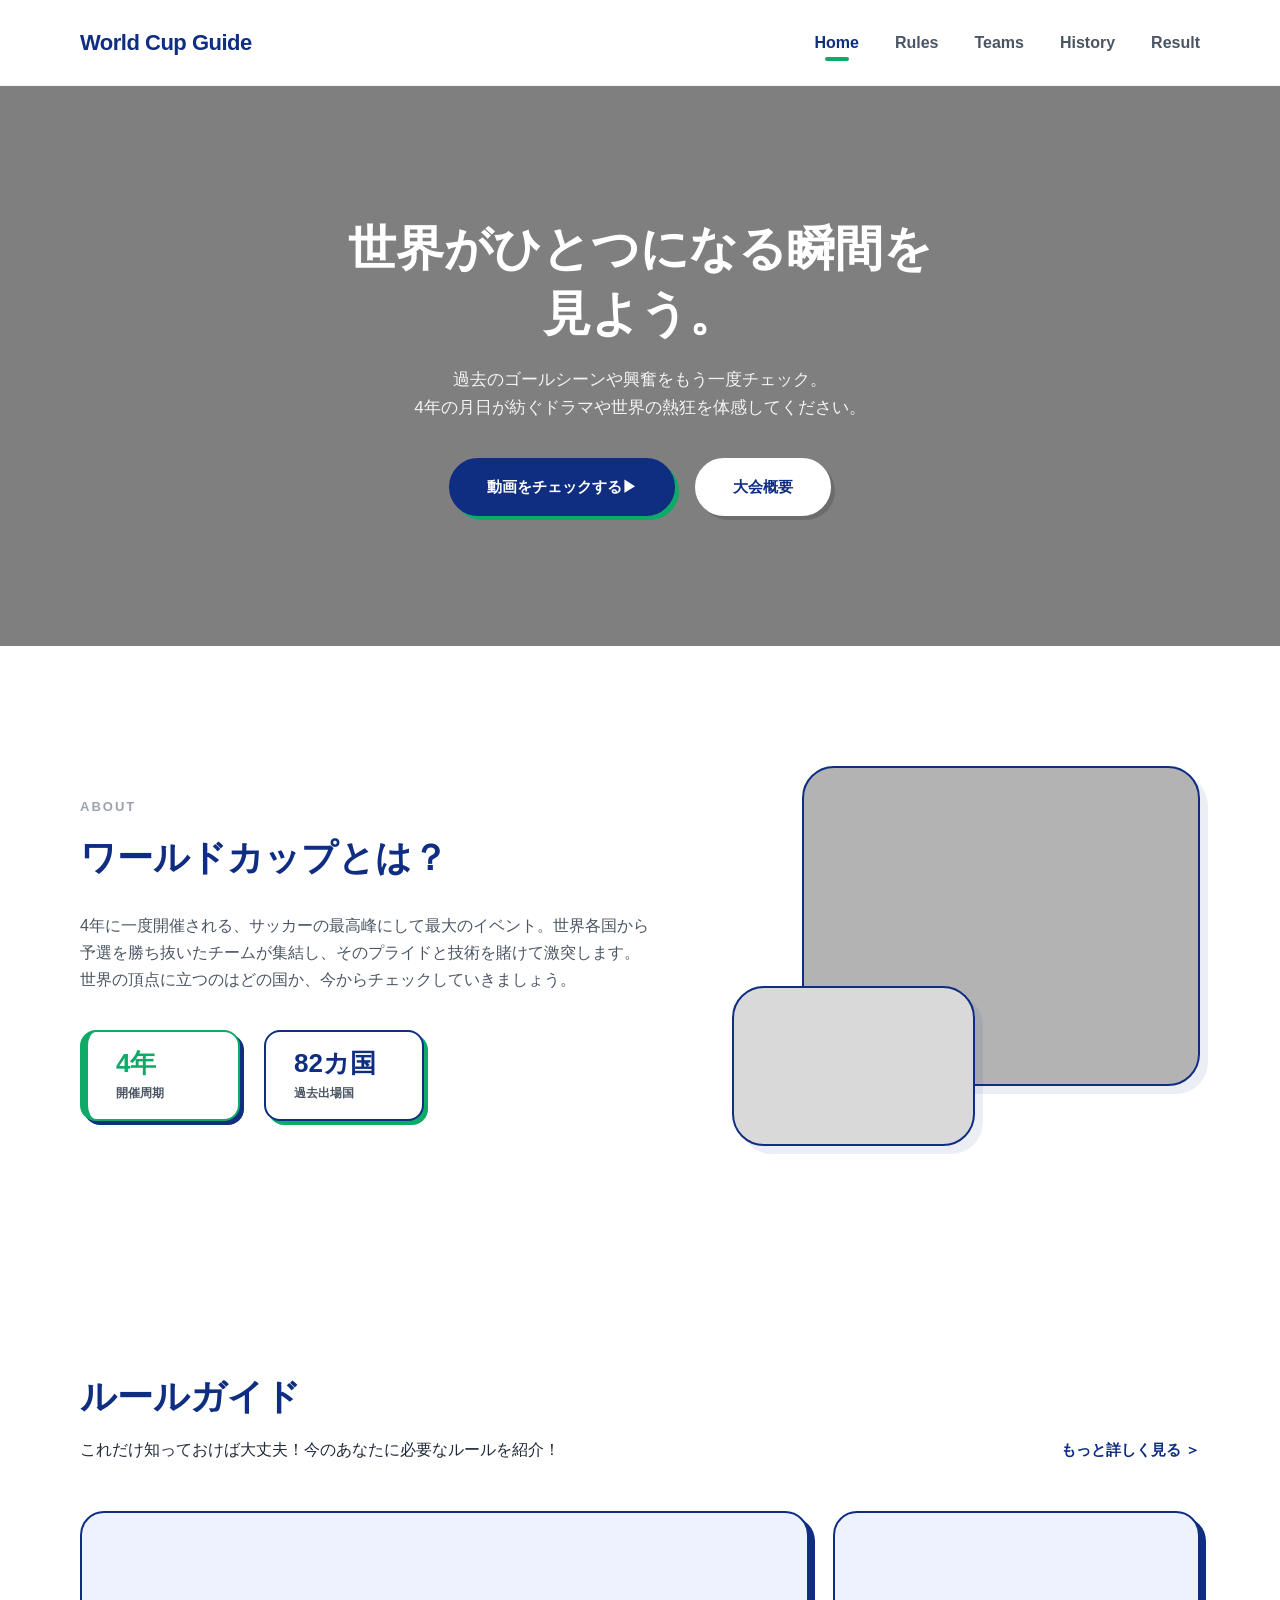
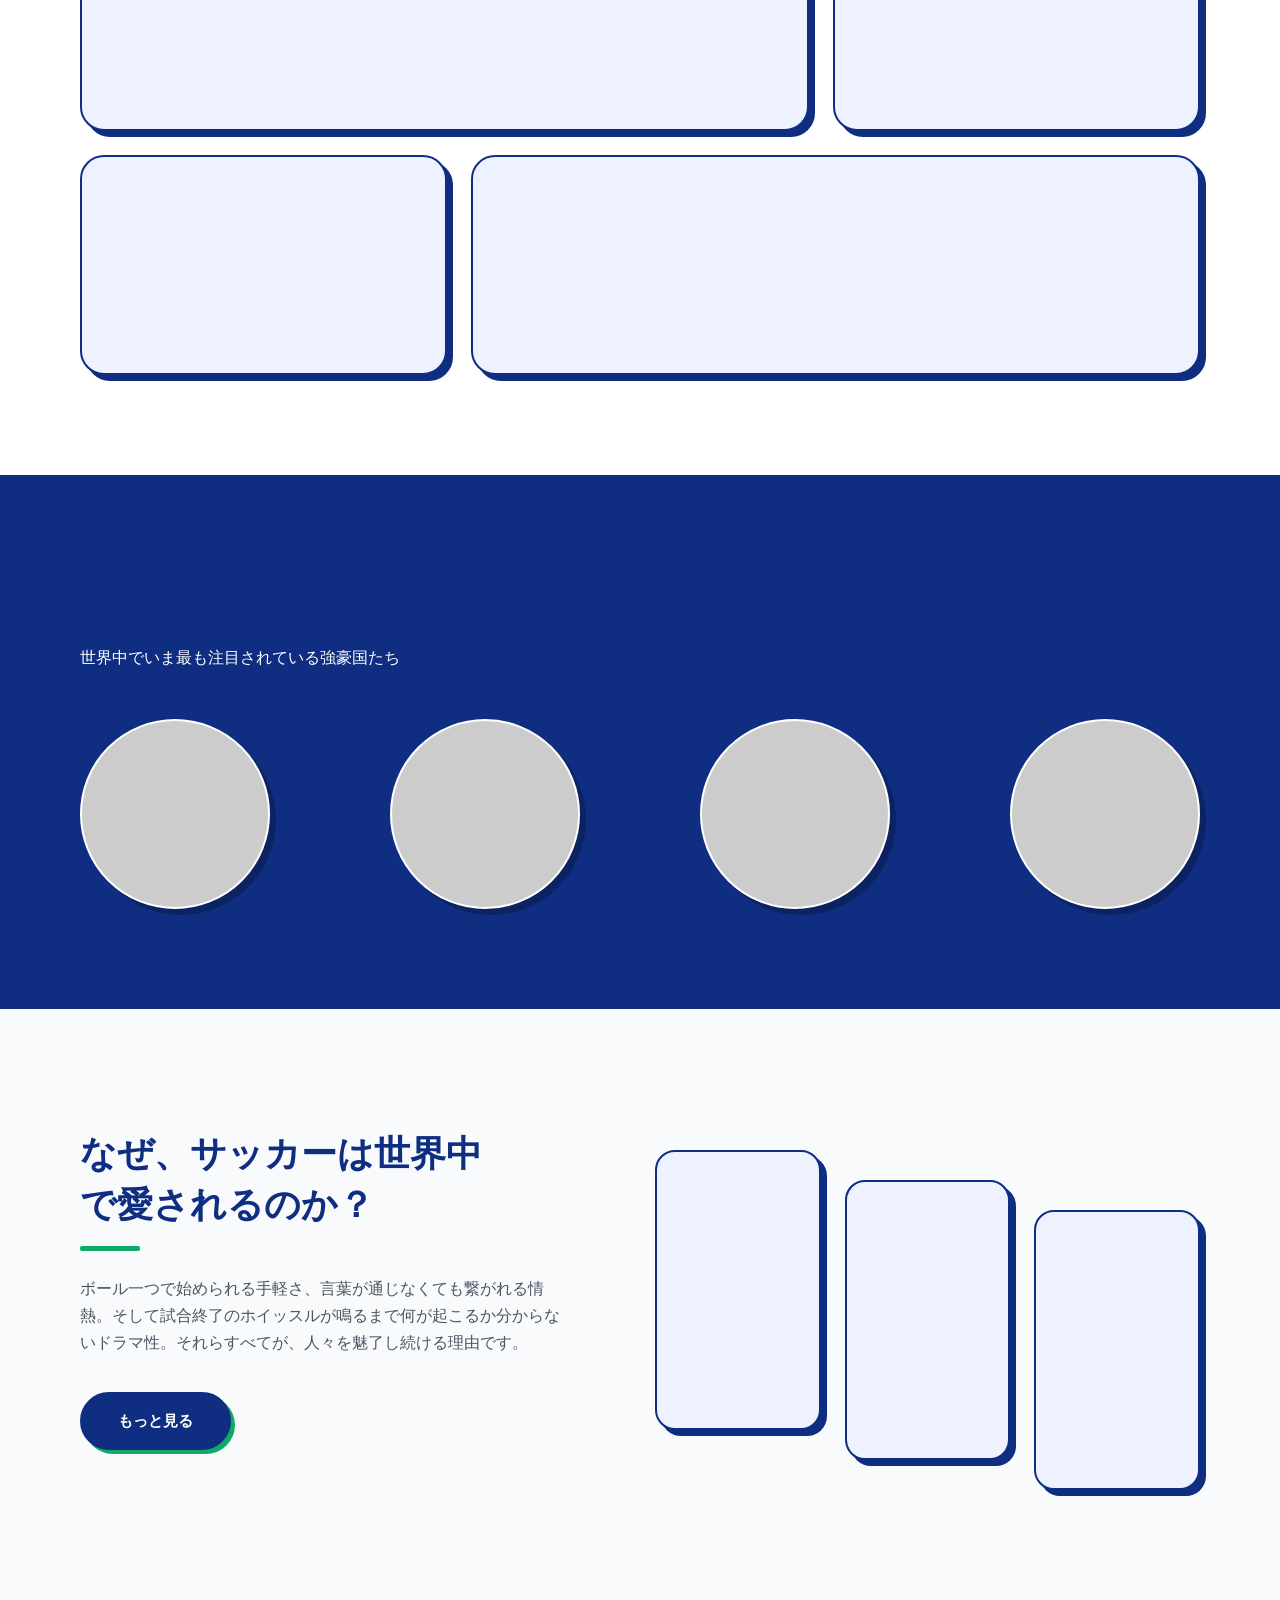
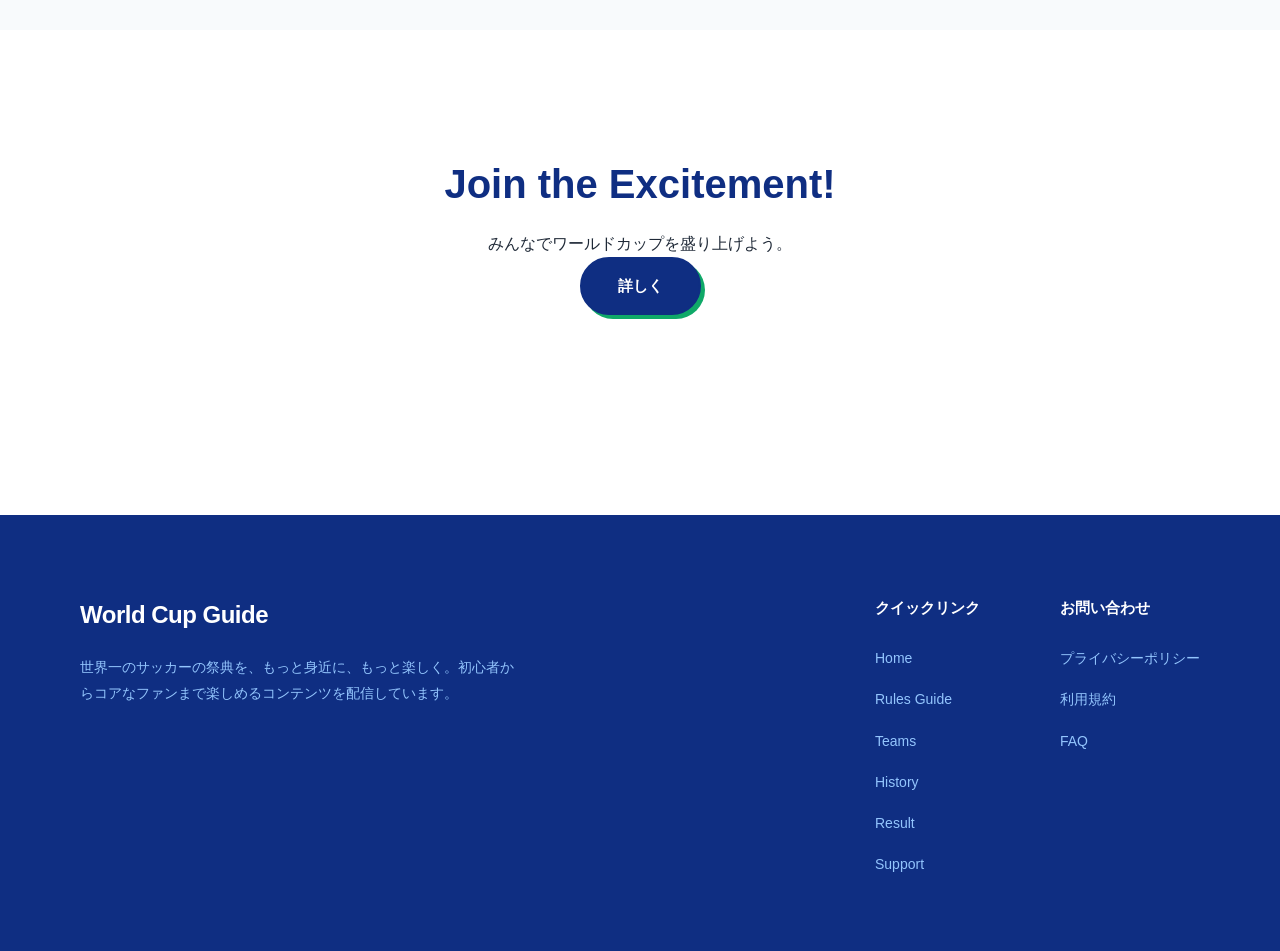
==== commit 7b3c89b7: "Update footer description in index.html" ====
--- a/index.html
+++ b/index.html
@@ -183,7 +183,7 @@
             <div class="footer-brand">
                 <div class="footer-logo">World Cup Guide</div>
                 <p class="footer-desc">
-                    世界中のサッカーの魅力を、もっと身近に、もっと楽しく。あらゆるグラフィックやお役立ち情報を配信しています。
+                    世界一のサッカーの祭典を、もっと身近に、もっと楽しく。初心者からコアなファンまで楽しめるコンテンツを配信しています。
                 </p>
             </div>
             
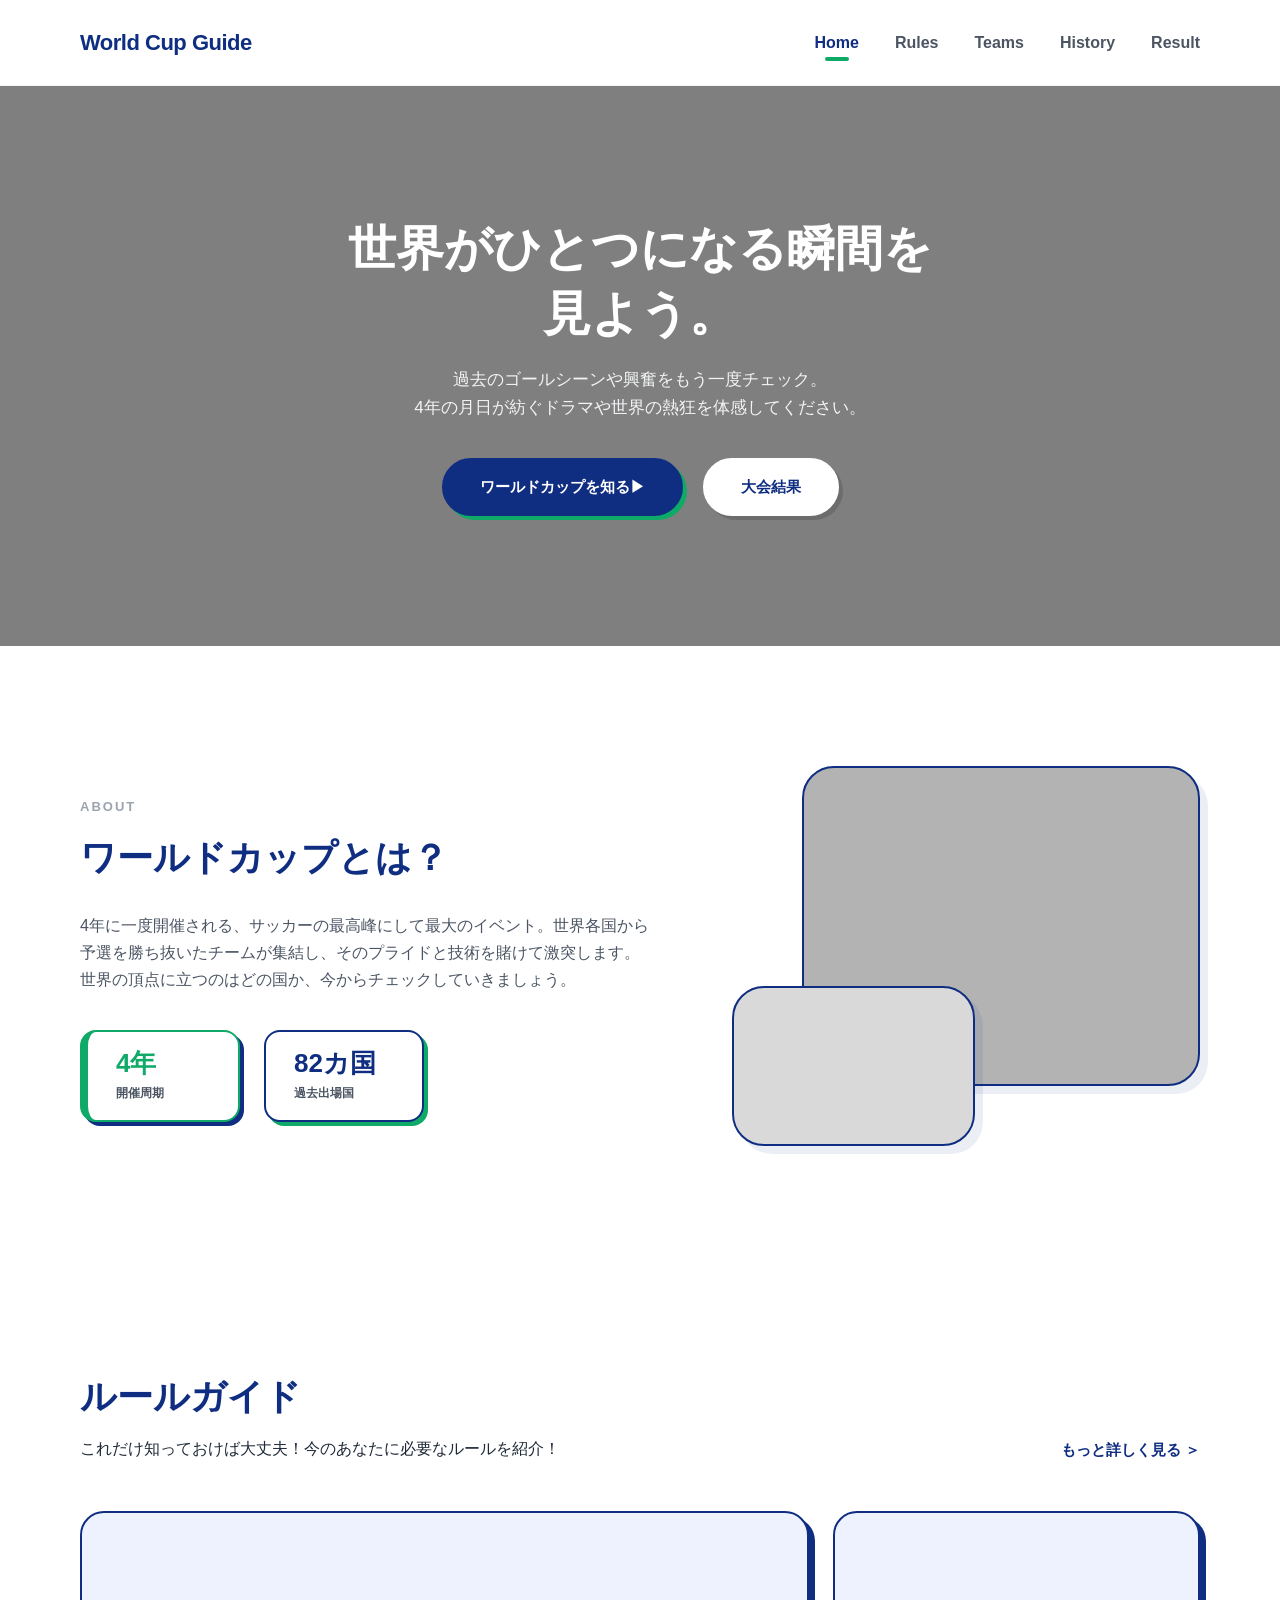
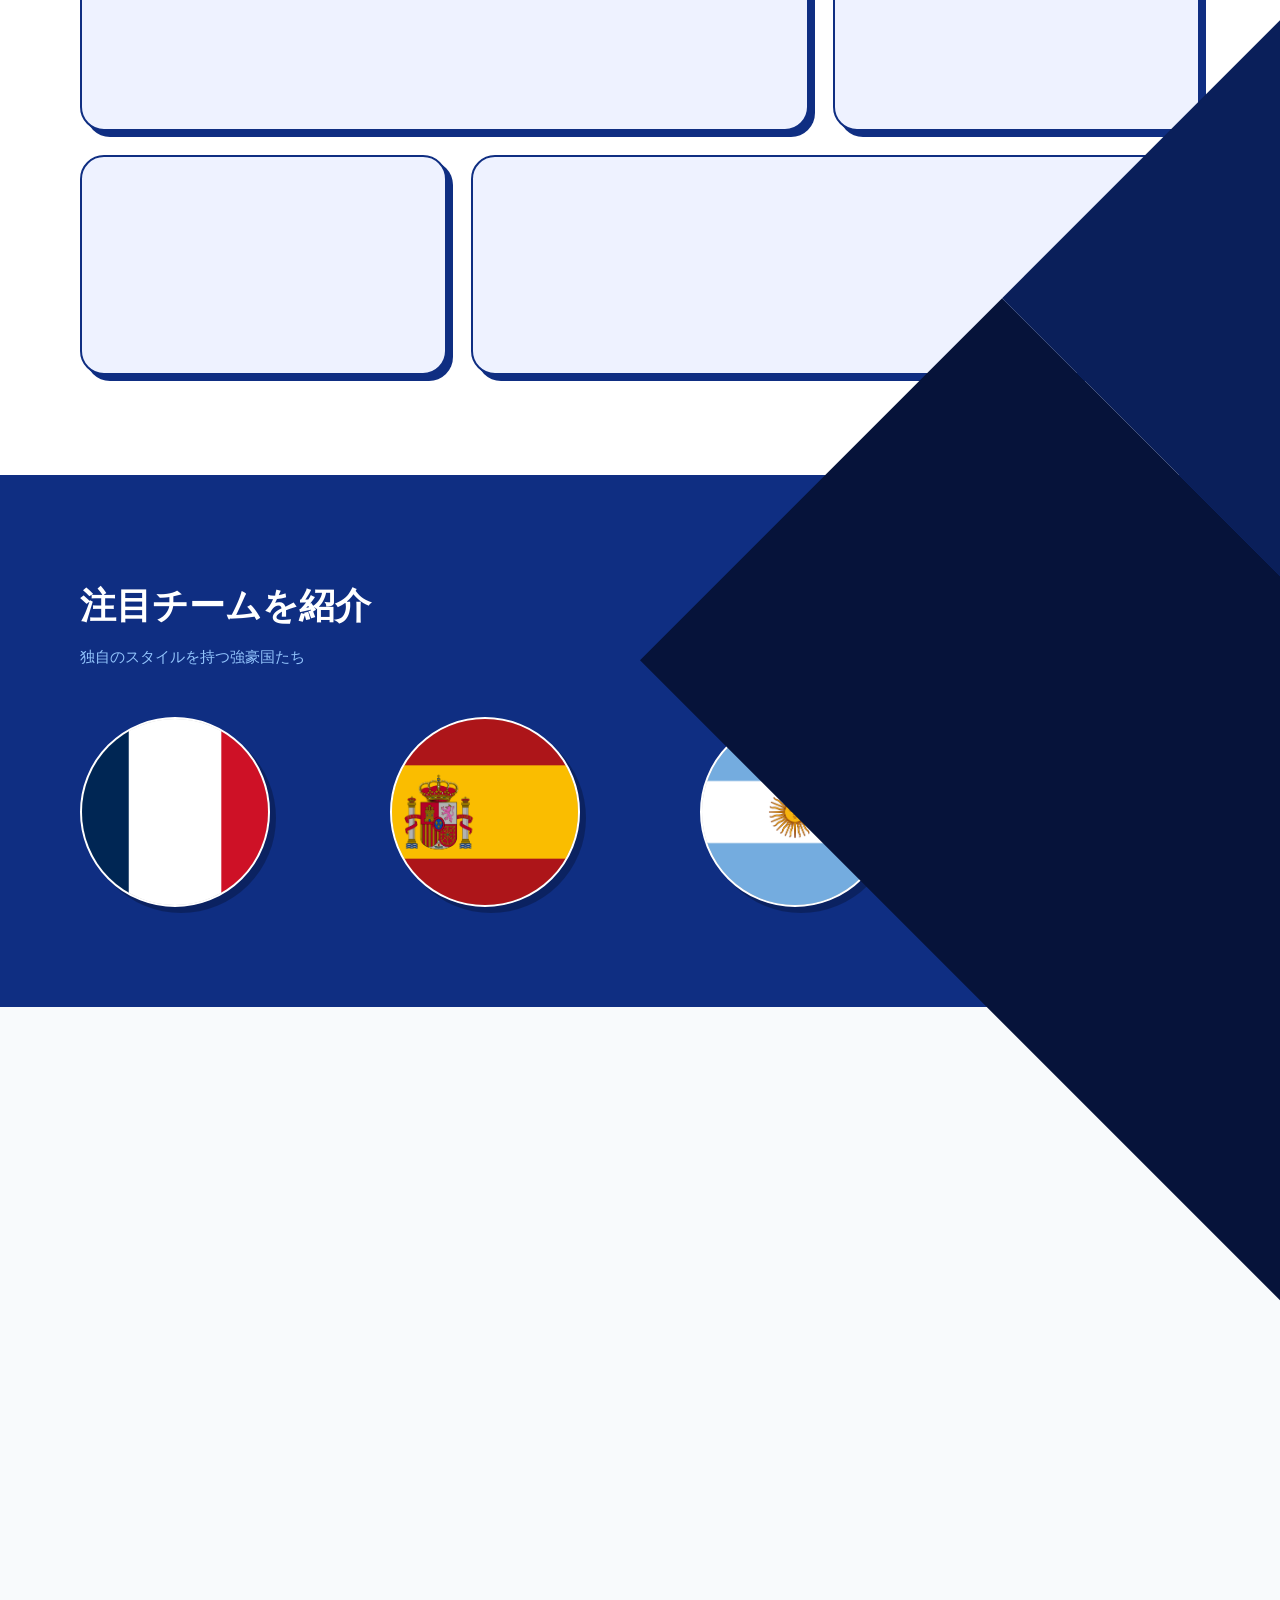
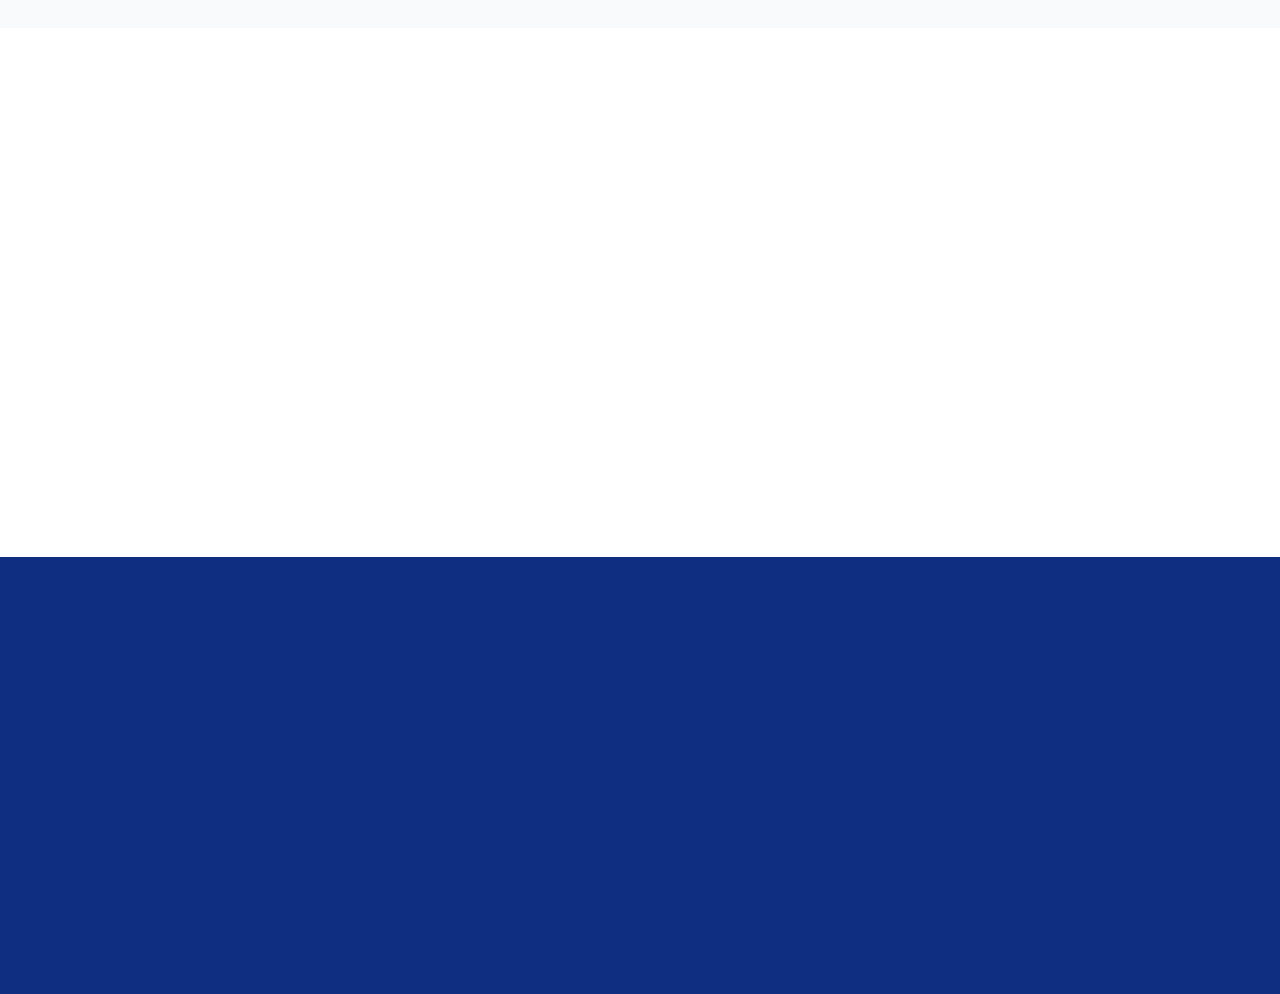
==== commit a797cc68: "Add files via upload" ====
--- a/index.html
+++ b/index.html
@@ -4,10 +4,21 @@
     <meta charset="UTF-8">
     <meta name="viewport" content="width=device-width, initial-scale=1.0">
     <title>World Cup Guide</title>
-    <link rel="stylesheet" href="css/style.css">
+    <!-- CSSの読み込み（キャッシュクリア設定付き） -->
+    <link rel="stylesheet" href="css/style.css?ver=2">
 </head>
 <body>
-
+    <!-- ==========================================
+      ページ遷移アニメーション用の帯
+    =========================================== -->
+    <div class="page-transition-overlay">
+        <div class="transition-stripe stripe-1"></div>
+        <div class="transition-stripe stripe-2"></div>
+        <div class="transition-stripe stripe-3"></div>
+        <div class="transition-stripe stripe-4"></div>
+        <div class="transition-stripe stripe-5"></div>
+    </div>
+    
     <!-- ==========================================
       ヘッダー（全ページ共通・Figma精密再現）
     =========================================== -->
@@ -39,14 +50,14 @@
         =========================================== -->
         <section class="hero">
             <div class="hero-content">
-                <h1>世界がひとつになる瞬間を<br>見よう。</h1>
-                <p class="hero-sub">過去のゴールシーンや興奮をもう一度チェック。<br>4年の月日が紡ぐドラマや世界の熱狂を体感してください。</p>
-                <div class="hero-buttons">
-                    <a href="#" class="btn btn-primary">
-                        動画をチェックする
+                <h1 class="fade-in-up">世界がひとつになる瞬間を<br>見よう。</h1>
+                <p class="hero-sub fade-in-up">過去のゴールシーンや興奮をもう一度チェック。<br>4年の月日が紡ぐドラマや世界の熱狂を体感してください。</p>
+                <div class="hero-buttons fade-in-up">
+                    <a href="history.html" class="btn btn-primary">
+                        ワールドカップを知る
                         <span class="btn-icon">▶</span>
                     </a>
-                    <a href="#" class="btn btn-secondary">大会概要</a>
+                    <a href="result.html" class="btn btn-secondary">大会結果</a>
                 </div>
             </div>
         </section>
@@ -57,29 +68,27 @@
         <section class="about-section">
             <div class="about-container">
                 <div class="about-text">
-                    <span class="sub-label">ABOUT</span>
-                    <h2>ワールドカップとは？</h2>
-                    <p class="about-desc">
+                    <span class="sub-label fade-in-up">ABOUT</span>
+                    <h2 class="fade-in-up">ワールドカップとは？</h2>
+                    <p class="about-desc fade-in-up">
                         4年に一度開催される、サッカーの最高峰にして最大のイベント。世界各国から予選を勝ち抜いたチームが集結し、そのプライドと技術を賭けて激突します。世界の頂点に立つのはどの国か、今からチェックしていきましょう。
                     </p>
                     
-                    <!-- 特徴的なバッジカード（立体影付き） -->
                     <div class="about-stats">
-                        <div class="stat-card card-green">
+                        <div class="stat-card card-green fade-in-up">
                             <span class="stat-num">4年</span>
                             <span class="stat-label">開催周期</span>
                         </div>
-                        <div class="stat-card card-blue">
+                        <div class="stat-card card-blue fade-in-up">
                             <span class="stat-num">82カ国</span>
                             <span class="stat-label">過去出場国</span>
                         </div>
                     </div>
                 </div>
 
-                <!-- 右側：2枚の重なる角丸ダミー画像 -->
                 <div class="about-images">
-                    <div class="dummy-photo photo-large"></div>
-                    <div class="dummy-photo photo-small"></div>
+                    <div class="dummy-photo photo-large fade-in-up"></div>
+                    <div class="dummy-photo photo-small fade-in-up"></div>
                 </div>
             </div>
         </section>
@@ -88,7 +97,7 @@
           3. ルールガイド（変則4枚カードレイアウト）
         =========================================== -->
         <section class="rule-guide-section">
-            <div class="section-header">
+            <div class="section-header fade-in-up">
                 <div class="title-wrap">
                     <h2>ルールガイド</h2>
                     <p>これだけ知っておけば大丈夫！今のあなたに必要なルールを紹介！</p>
@@ -96,47 +105,54 @@
                 <a href="rule.html" class="more-link">もっと詳しく見る <span class="arrow">＞</span></a>
             </div>
             
-            <!-- 左右非対称のカードレイアウト（ソリッドシャドウ付き） -->
             <div class="rule-grid">
                 <div class="rule-row">
-                    <div class="solid-card card-long"></div>
-                    <div class="solid-card card-short"></div>
+                    <div class="solid-card card-long fade-in-up"></div>
+                    <div class="solid-card card-short fade-in-up"></div>
                 </div>
                 <div class="rule-row">
-                    <div class="solid-card card-short"></div>
-                    <div class="solid-card card-long"></div>
-                </div>
-            </div>
-        </section>
-
-        <!-- ==========================================
-          4. 注目チームを紹介（ブルー背景・丸画像）
+                    <div class="solid-card card-short fade-in-up"></div>
+                    <div class="solid-card card-long fade-in-up"></div>
+                </div>
+            </div>
+        </section>
+
+       <!-- ==========================================
+          4. 注目チームセクション
         =========================================== -->
         <section class="teams-section">
             <div class="teams-container">
-                <div class="section-header text-white">
-                    <div class="title-wrap">
-                        <h2>注目チームを紹介</h2>
-                        <p class="sub-white">世界中でいま最も注目されている強豪国たち</p>
-                    </div>
-                    <a href="team.html" class="more-link link-white">もっと詳しく見る <span class="arrow">＞</span></a>
-                </div>
                 
-                <!-- 4つの正円ダミー画像 -->
+                <div class="fade-in-up" style="display: flex; justify-content: space-between; align-items: flex-end; margin-bottom: 48px;">
+                    <div>
+                        <h2 style="font-size: 36px; font-weight: 800; margin-bottom: 8px; color: #ffffff;">注目チームを紹介</h2>
+                        <p style="font-size: 15px; color: #93c5fd;">独自のスタイルを持つ強豪国たち</p>
+                    </div>
+                    <a href="team.html" style="font-size: 15px; font-weight: bold; color: #ffffff; text-decoration: none;">
+                        すべてのチームを見る &gt;
+                    </a>
+                </div>
+                
+                <!-- 【変更箇所】プレースホルダーの中に img タグを追加しました -->
                 <div class="circle-grid">
-                    <div class="circle-item">
-                        <div class="circle-image-placeholder"></div>
-                    </div>
-                    <div class="circle-item">
-                        <div class="circle-image-placeholder"></div>
-                    </div>
-                    <div class="circle-item">
-                        <div class="circle-image-placeholder"></div>
-                    </div>
-                    <div class="circle-item">
-                        <div class="circle-image-placeholder"></div>
-                    </div>
-                </div>
+                    <div class="circle-image-placeholder fade-in-up">
+                        <!-- 1カ国目 -->
+                        <img src="img/france.png" alt="フランス代表" class="round-flag">
+                    </div>
+                    <div class="circle-image-placeholder fade-in-up">
+                        <!-- 2カ国目 -->
+                        <img src="img/spain.png" alt="スペイン代表" class="round-flag">
+                    </div>
+                    <div class="circle-image-placeholder fade-in-up">
+                        <!-- 3カ国目 -->
+                        <img src="img/argentina.png" alt="アルゼンチン代表" class="round-flag">
+                    </div>
+                    <div class="circle-image-placeholder fade-in-up">
+                        <!-- 4カ国目 -->
+                        <img src="img/england.png" alt="イングランド代表" class="round-flag">
+                    </div>
+                </div>
+                
             </div>
         </section>
 
@@ -146,21 +162,20 @@
         <section class="why-section">
             <div class="why-container">
                 <div class="why-text">
-                    <h2>
+                    <h2 class="fade-in-up">
                         なぜ、サッカーは世界中<br>で愛されるのか？
                         <span class="green-deco-line"></span>
                     </h2>
-                    <p class="why-desc">
+                    <p class="why-desc fade-in-up">
                         ボール一つで始められる手軽さ、言葉が通じなくても繋がれる情熱。そして試合終了のホイッスルが鳴るまで何が起こるか分からないドラマ性。それらすべてが、人々を魅了し続ける理由です。
                     </p>
-                    <a href="#" class="btn btn-primary btn-small">もっと見る</a>
-                </div>
-
-                <!-- 右側：階段状にずれて並ぶ3枚の縦長カード -->
+                    <a href="history.html" class="btn btn-primary btn-small fade-in-up">もっと見る</a>
+                </div>
+
                 <div class="why-cards-track">
-                    <div class="why-vertical-card card-pos-1"></div>
-                    <div class="why-vertical-card card-pos-2"></div>
-                    <div class="why-vertical-card card-pos-3"></div>
+                    <div class="why-vertical-card card-pos-1 fade-in-up"></div>
+                    <div class="why-vertical-card card-pos-2 fade-in-up"></div>
+                    <div class="why-vertical-card card-pos-3 fade-in-up"></div>
                 </div>
             </div>
         </section>
@@ -168,10 +183,10 @@
         <!-- ==========================================
           6. FINAL CTA
         =========================================== -->
-        <section class="final-cta">
+        <section class="final-cta fade-in-up">
             <h2>Join the Excitement!</h2>
             <p>みんなでワールドカップを盛り上げよう。</p>
-            <a href="#" class="btn btn-primary">詳しく</a>
+            <a href="result.html" class="btn btn-primary">大会結果</a>
         </section>
     </main>
 
@@ -180,14 +195,14 @@
     =========================================== -->
     <footer class="footer">
         <div class="footer-container">
-            <div class="footer-brand">
+            <div class="footer-brand fade-in-up">
                 <div class="footer-logo">World Cup Guide</div>
                 <p class="footer-desc">
                     世界一のサッカーの祭典を、もっと身近に、もっと楽しく。初心者からコアなファンまで楽しめるコンテンツを配信しています。
                 </p>
             </div>
             
-            <div class="footer-nav-groups">
+            <div class="footer-nav-groups fade-in-up">
                 <div class="footer-group">
                     <h3>クイックリンク</h3>
                     <ul>
@@ -211,6 +226,7 @@
         </div>
     </footer>
 
-    <script src="js/script.js"></script>
+    <!-- JSの読み込み -->
+    <script src="js/script.js?ver=2"></script>
 </body>
-</html>
+</html>
--- a/css/style.css
+++ b/css/style.css
@@ -8,14 +8,14 @@
 }
 
 :root {
-    --color-primary: #0f2e82;      /* メインのディープブルー */
-    --color-primary-dark: #0a1f5a; /* さらに濃いブルー */
-    --color-accent: #0fa968;       /* ピッチの鮮やかなグリーン */
-    --color-accent-yellow: #f59e0b;/* 注目選手のイエローライン */
-    --color-bg-card: #eef2ff;      /* カードの極薄ブルー紫 */
-    --color-text-main: #1f2937;    /* 本文のダークグレー */
-    --color-text-sub: #4b5563;     /* サブ文章のグレー */
-    --border-radius-main: 24px;    /* 角丸の基準値 */
+    --color-primary: #0f2e82;      
+    --color-primary-dark: #0a1f5a; 
+    --color-accent: #0fa968;       
+    --color-accent-yellow: #f59e0b;
+    --color-bg-card: #eef2ff;      
+    --color-text-main: #1f2937;    
+    --color-text-sub: #4b5563;     
+    --border-radius-main: 24px;    
 }
 
 body {
@@ -249,7 +249,7 @@
     color: #ffffff;
 }
 
-/* 下層ページ共通ヒーロー（これを全ページで使い回します） */
+/* 下層ページ共通ヒーロー */
 .hero-subpage {
     height: 300px;
     background-color: #7f7f7f;
@@ -262,13 +262,13 @@
     margin-bottom: 60px;
 }
 
-.hero-subpage h1 {
+.hero-subpage-content h1 {
     font-size: 40px;
     font-weight: 800;
     margin-bottom: 12px;
 }
 
-.hero-subpage p {
+.hero-subpage-content p {
     font-size: 16px;
     max-width: 800px;
     margin: 0 auto;
@@ -277,7 +277,7 @@
 }
 
 /* ==========================================================================
-   3. TOPページ専用スタイル
+   3. TOPページ専用スタイル 
    ========================================================================== */
 .hero {
     height: 560px;
@@ -310,7 +310,6 @@
     justify-content: center;
 }
 
-/* ABOUTセクション */
 .about-section {
     padding: 120px 80px;
     background-color: #ffffff;
@@ -379,13 +378,8 @@
     line-height: 1.2;
 }
 
-.card-green .stat-num {
-    color: var(--color-accent);
-}
-
-.card-blue .stat-num {
-    color: var(--color-primary);
-}
+.card-green .stat-num { color: var(--color-accent); }
+.card-blue .stat-num { color: var(--color-primary); }
 
 .stat-label {
     font-size: 12px;
@@ -426,7 +420,6 @@
     z-index: 2;
 }
 
-/* RULEガイド */
 .rule-guide-section {
     padding: 100px 80px;
     background-color: #ffffff;
@@ -454,16 +447,8 @@
     font-size: 15px;
 }
 
-.rule-grid {
-    display: flex;
-    flex-direction: column;
-    gap: 24px;
-}
-
-.rule-row {
-    display: flex;
-    gap: 24px;
-}
+.rule-grid { display: flex; flex-direction: column; gap: 24px; }
+.rule-row { display: flex; gap: 24px; }
 
 .solid-card {
     background-color: var(--color-bg-card);
@@ -478,35 +463,12 @@
     box-shadow: 8px 8px 0px var(--color-primary);
 }
 
-.card-long {
-    flex: 2;
-    height: 220px;
-}
-
-.card-short {
-    flex: 1;
-    height: 220px;
-}
-
-/* 注目チーム(TOP用) */
-.teams-section {
-    background-color: var(--color-primary);
-    padding: 100px 80px;
-    color: #ffffff;
-}
-
-.teams-container {
-    max-width: 1200px;
-    margin: 0 auto;
-}
-
-.circle-grid {
-    display: flex;
-    gap: 32px;
-    justify-content: space-between;
-    margin-top: 20px;
-}
-
+.card-long { flex: 2; height: 220px; }
+.card-short { flex: 1; height: 220px; }
+
+.teams-section { background-color: var(--color-primary); padding: 100px 80px; color: #ffffff; }
+.teams-container { max-width: 1200px; margin: 0 auto; }
+.circle-grid { display: flex; gap: 32px; justify-content: space-between; margin-top: 20px; }
 .circle-image-placeholder {
     width: 190px;
     height: 190px;
@@ -516,53 +478,13 @@
     box-shadow: 6px 6px 0px rgba(0, 0, 0, 0.25);
 }
 
-/* Whyセクション */
-.why-section {
-    padding: 120px 80px 180px 80px;
-    background-color: #f8fafc;
-}
-
-.why-container {
-    max-width: 1200px;
-    margin: 0 auto;
-    display: flex;
-    align-items: center;
-    gap: 80px;
-}
-
-.why-text {
-    flex: 1;
-}
-
-.why-text h2 {
-    font-size: 36px;
-    color: var(--color-primary);
-    font-weight: 800;
-    line-height: 1.4;
-    margin-bottom: 24px;
-}
-
-.green-deco-line {
-    display: block;
-    width: 60px;
-    height: 5px;
-    background-color: var(--color-accent);
-    margin-top: 16px;
-    border-radius: 2px;
-}
-
-.why-desc {
-    color: var(--color-text-sub);
-    margin-bottom: 36px;
-    font-size: 16px;
-}
-
-.why-cards-track {
-    flex: 1.1;
-    display: flex;
-    gap: 24px;
-}
-
+.why-section { padding: 120px 80px 180px 80px; background-color: #f8fafc; }
+.why-container { max-width: 1200px; margin: 0 auto; display: flex; align-items: center; gap: 80px; }
+.why-text { flex: 1; }
+.why-text h2 { font-size: 36px; color: var(--color-primary); font-weight: 800; line-height: 1.4; margin-bottom: 24px; }
+.green-deco-line { display: block; width: 60px; height: 5px; background-color: var(--color-accent); margin-top: 16px; border-radius: 2px; }
+.why-desc { color: var(--color-text-sub); margin-bottom: 36px; font-size: 16px; }
+.why-cards-track { flex: 1.1; display: flex; gap: 24px; }
 .why-vertical-card {
     flex: 1;
     height: 280px;
@@ -571,800 +493,203 @@
     border-radius: 20px;
     box-shadow: 6px 6px 0px var(--color-primary);
 }
-
 .card-pos-1 { transform: translateY(0px); }
 .card-pos-2 { transform: translateY(30px); }
 .card-pos-3 { transform: translateY(60px); }
 
-/* FINAL CTA */
-.final-cta {
-    padding: 120px 24px;
-    text-align: center;
-    background-color: #ffffff;
-}
-
-.final-cta h2 {
-    font-size: 40px;
-    font-weight: 800;
-    color: var(--color-primary);
-    margin-bottom: 12px;
-}
-
-/* ==========================================================================
-   4. TEAMページ専用スタイル
-   ========================================================================== */
-.filter-container {
-    display: flex;
-    justify-content: center;
-    gap: 12px;
-    flex-wrap: wrap;
-    margin-bottom: 48px;
-}
-
-.filter-btn {
-    border: none;
-    padding: 10px 24px;
-    border-radius: 30px;
-    font-size: 14px;
-    font-weight: bold;
-    cursor: pointer;
-    background-color: var(--color-bg-card);
-    color: var(--color-primary);
-    transition: all 0.2s ease;
-}
-
-.filter-btn.active, .filter-btn:hover {
-    background-color: var(--color-primary);
-    color: #ffffff;
-}
-
-.team-main-grid {
-    display: flex;
-    gap: 32px;
-    margin-bottom: 80px;
-}
-
-.team-main-card {
-    flex: 1;
-    height: 380px;
-    border-radius: var(--border-radius-main);
-}
-
-.players-section {
-    padding: 80px 0;
-    background-color: #ffffff;
-}
-
-.section-header-with-arrows {
-    display: flex;
-    justify-content: space-between;
-    align-items: center;
-    margin-bottom: 40px;
-}
-
-.slider-arrows {
-    display: flex;
-    gap: 12px;
-}
-
+.final-cta { padding: 120px 24px 120px 24px; text-align: center; background-color: #ffffff; }
+.final-cta h2 { font-size: 40px; font-weight: 800; color: var(--color-primary); margin-bottom: 16px; }
+.final-cta p { font-size: 16px; color: var(--color-text-main); margin-bottom: 40px !important; }
+
+/* ==========================================================================
+   4. TEAMページ専用スタイル 
+   ========================================================================== */
+.filter-container { display: flex; justify-content: center; gap: 12px; flex-wrap: wrap; margin-bottom: 48px; }
+.filter-btn { border: none; padding: 10px 24px; border-radius: 30px; font-size: 14px; font-weight: bold; cursor: pointer; background-color: var(--color-bg-card); color: var(--color-primary); transition: all 0.2s ease; }
+.filter-btn.active, .filter-btn:hover { background-color: var(--color-primary); color: #ffffff; }
+
+.region-circle-grid {
+    display: grid;
+    grid-template-rows: repeat(2, 1fr);
+    grid-auto-flow: column; 
+    grid-auto-columns: calc((100% - 80px) / 3); 
+    row-gap: 60px; column-gap: 40px; margin-bottom: 80px;
+    overflow-x: auto; scroll-snap-type: x mandatory; scroll-behavior: smooth;
+    padding-top: 20px; padding-bottom: 20px; 
+    -ms-overflow-style: none; scrollbar-width: none;
+}
+.region-circle-grid::-webkit-scrollbar { display: none; }
+.region-circle-item {
+    width: 240px; height: 240px; margin: 0 auto; 
+    background-color: var(--color-bg-card); border: 2px solid var(--color-primary); border-radius: 50%;
+    box-shadow: 6px 6px 0px var(--color-primary); transition: transform 0.2s ease, box-shadow 0.2s ease;
+    scroll-snap-align: start; 
+}
+.region-circle-item:hover { transform: translate(-2px, -2px); box-shadow: 8px 8px 0px var(--color-primary); }
+
+.slider-arrows { display: flex; gap: 12px; }
 .arrow-btn {
-    width: 44px;
-    height: 44px;
-    border-radius: 50%;
-    border: 2px solid var(--color-primary);
-    background-color: #ffffff;
-    color: var(--color-primary);
-    font-size: 16px;
-    font-weight: bold;
-    cursor: pointer;
-    display: flex;
-    align-items: center;
-    justify-content: center;
-}
-
-.arrow-btn.active {
-    background-color: var(--color-primary);
-    color: #ffffff;
-}
-
+    width: 44px; height: 44px; border-radius: 50%; border: 2px solid var(--color-primary);
+    background-color: #ffffff; color: var(--color-primary); font-size: 16px; font-weight: bold; cursor: pointer;
+    display: flex; align-items: center; justify-content: center; transition: 0.2s;
+}
+.arrow-btn.active, .arrow-btn:hover { background-color: var(--color-primary); color: #ffffff; }
+
+.players-section { padding: 80px 0; background-color: #f8fafc; }
 .player-grid {
-    display: flex;
-    gap: 24px;
-}
-
-.player-card {
-    flex: 1;
-    height: 380px;
-}
-
-.watch-teams-section {
-    padding: 80px 0;
-    background-color: #ffffff;
-}
-
-.watch-grid {
-    display: grid;
-    grid-template-columns: repeat(5, 1fr);
-    gap: 20px;
-    margin-top: 40px;
-}
-
-.watch-card {
-    height: 150px;
-    background-color: var(--color-bg-card);
-    border: 2px solid var(--color-primary);
-    border-radius: 16px;
-    box-shadow: 4px 4px 0px var(--color-primary);
-}
-
-.cta-banner-section {
-    padding: 100px 0;
-    background-color: #ffffff;
-}
-
-.cta-blue-card {
-    background-color: var(--color-primary);
-    color: #ffffff;
-    padding: 60px 40px;
-    border-radius: 24px;
-    text-align: center;
-    box-shadow: 0 10px 30px rgba(15, 46, 130, 0.15);
-}
-
-.cta-buttons {
-    display: flex;
-    gap: 20px;
-    justify-content: center;
-    margin-top: 24px;
-}
-
-.btn-green {
-    background-color: var(--color-accent);
-    color: #ffffff;
-    border: 2px solid var(--color-accent);
-    box-shadow: 4px 4px 0px var(--color-primary);
-}
-
-.btn-white-border {
-    background-color: #ffffff;
-    color: var(--color-primary);
-    border: 2px solid var(--color-primary);
-    box-shadow: 4px 4px 0px var(--color-accent);
-}
+    display: flex; gap: 24px; overflow-x: auto; scroll-snap-type: x mandatory; scroll-behavior: smooth;
+    padding: 20px 20px 30px 20px; -ms-overflow-style: none; scrollbar-width: none;
+}
+.player-grid::-webkit-scrollbar { display: none; }
+.player-card { flex: 0 0 calc((100% - 72px) / 4); min-width: 250px; height: 380px; scroll-snap-align: start; }
+
+.cta-banner-section { padding: 60px 0 100px 0; }
+.cta-blue-card { background-color: var(--color-primary); color: #ffffff; padding: 60px 40px; border-radius: 24px; text-align: center; box-shadow: 0 10px 30px rgba(15, 46, 130, 0.15); }
+.cta-buttons { display: flex; gap: 20px; justify-content: center; margin-top: 24px; }
+.btn-green { background-color: var(--color-accent); color: #ffffff; border: 2px solid var(--color-accent); box-shadow: 4px 4px 0px var(--color-primary); }
+.btn-white-border { background-color: #ffffff; color: var(--color-primary); border: 2px solid var(--color-primary); box-shadow: 4px 4px 0px var(--color-accent); }
 
 /* ==========================================================================
    5. RULEページ専用スタイル
    ========================================================================== */
-.basic-rules-section {
-    padding: 60px 0;
-}
-
-.rules-basic-grid {
-    display: flex;
-    gap: 24px;
-    margin-top: 40px;
-}
-
-.basic-card {
-    flex: 1;
-    padding: 32px;
-    height: auto;
-    min-height: 240px;
-}
-
-.card-badge {
-    display: inline-block;
-    padding: 4px 12px;
-    background-color: var(--color-primary);
-    color: #ffffff;
-    border-radius: 20px;
-    font-size: 12px;
-    font-weight: bold;
-    margin-bottom: 16px;
-}
-
-.accordion-section {
-    padding: 60px 0 100px 0;
-}
-
-.accordion-container {
-    margin-top: 40px;
-    display: flex;
-    flex-direction: column;
-    gap: 20px;
-}
-
-.accordion-item {
-    border: 2px solid var(--color-primary);
-    border-radius: 16px;
-    background-color: #ffffff;
-    box-shadow: 4px 4px 0px var(--color-primary);
-    overflow: hidden;
-}
-
-.accordion-header {
-    width: 100%;
-    padding: 24px 32px;
-    background: none;
-    border: none;
-    text-align: left;
-    display: flex;
-    align-items: center;
-    cursor: pointer;
-}
-
-.q-icon {
-    font-size: 22px;
-    font-weight: 900;
-    color: var(--color-accent);
-    margin-right: 16px;
-}
-
-.q-text {
-    font-size: 18px;
-    font-weight: 800;
-    color: var(--color-primary);
-    flex-grow: 1;
-}
-
-.arrow-icon {
-    font-size: 14px;
-    color: var(--color-primary);
-    transition: transform 0.3s ease;
-}
-
-.accordion-item.active .arrow-icon {
-    transform: rotate(180deg);
-}
-
-.accordion-content {
-    max-height: 0;
-    overflow: hidden;
-    transition: max-height 0.3s ease-out;
-    background-color: var(--color-bg-card);
-}
-
-.accordion-inner {
-    padding: 24px 32px;
-    border-top: 1px dashed rgba(15, 46, 130, 0.2);
-}
-
-/* ==========================================================================
-   6. HISTORYページ専用スタイル
-   ========================================================================== */
-.timeline-section {
-    padding: 60px 0;
-}
-
-.timeline-container {
-    position: relative;
-    max-width: 900px;
-    margin: 60px auto 0 auto;
-    padding: 0 20px;
-}
-
+.basic-rules-section { padding: 60px 0; }
+.rules-basic-grid { display: flex; gap: 24px; margin-top: 40px; }
+.basic-card { flex: 1; padding: 32px; height: auto; min-height: 240px; }
+.card-badge { display: inline-block; padding: 4px 12px; background-color: var(--color-primary); color: #ffffff; border-radius: 20px; font-size: 12px; font-weight: bold; margin-bottom: 16px; }
+
+.accordion-section { padding: 60px 0 100px 0; }
+.accordion-container { margin-top: 40px; display: flex; flex-direction: column; gap: 20px; }
+.accordion-item { border: 2px solid var(--color-primary); border-radius: 16px; background-color: #ffffff; box-shadow: 4px 4px 0px var(--color-primary); overflow: hidden; }
+.accordion-header { width: 100%; padding: 24px 32px; background: none; border: none; text-align: left; display: flex; align-items: center; cursor: pointer; }
+.q-icon { font-size: 22px; font-weight: 900; color: var(--color-accent); margin-right: 16px; }
+.q-text { font-size: 18px; font-weight: 800; color: var(--color-primary); flex-grow: 1; }
+.arrow-icon { font-size: 14px; color: var(--color-primary); transition: transform 0.3s ease; }
+.accordion-item.active .arrow-icon { transform: rotate(180deg); }
+.accordion-content { max-height: 0; overflow: hidden; transition: max-height 0.3s ease-out; background-color: var(--color-bg-card); }
+.accordion-inner { padding: 24px 32px; border-top: 1px dashed rgba(15, 46, 130, 0.2); }
+
+/* ==========================================================================
+   6. HISTORYページ専用スタイル 
+   ========================================================================== */
+.timeline-section { padding: 60px 0; }
+.timeline-container { position: relative; max-width: 900px; margin: 60px auto 0 auto; padding: 0 20px; }
 .timeline-container::before {
-    content: '';
-    position: absolute;
-    left: 50%;
-    top: 0;
-    bottom: 0;
-    width: 6px;
-    background-color: var(--color-primary);
-    transform: translateX(-50%);
-    border-radius: 3px;
-}
-
-.timeline-item {
-    position: relative;
-    margin-bottom: 80px;
-    width: 100%;
-    display: flex;
-    justify-content: flex-start;
-}
-
-.timeline-item:nth-child(even) {
-    justify-content: flex-end;
-}
-
+    content: ''; position: absolute; left: 50%; top: 0; bottom: 0;
+    width: 0; border-left: 4px dashed var(--color-primary); transform: translateX(-50%);
+}
+.timeline-item { position: relative; margin-bottom: 80px; width: 100%; display: flex; justify-content: flex-start; }
+.timeline-item:nth-child(even) { justify-content: flex-end; }
 .timeline-badge {
-    position: absolute;
-    left: 50%;
-    top: 24px;
-    transform: translateX(-50%);
-    width: 90px;
-    height: 44px;
-    background-color: var(--color-accent);
-    border: 2px solid var(--color-primary);
-    border-radius: 22px;
-    color: #ffffff;
-    font-weight: 800;
-    display: flex;
-    align-items: center;
-    justify-content: center;
-    box-shadow: 4px 4px 0px var(--color-primary);
-    z-index: 10;
-}
-
-.timeline-card {
-    width: 42%;
-    padding: 32px;
-    background-color: #ffffff;
-}
-
-.history-stats-section {
-    padding: 60px 0 120px 0;
-}
-
-.stats-table-wrapper {
-    margin-top: 40px;
-    overflow-x: auto;
-}
-
-.neofont-table {
-    width: 100%;
-    border-collapse: separate;
-    border-spacing: 0;
-    border: 3px solid var(--color-primary);
-    border-radius: 16px;
-    overflow: hidden;
-    box-shadow: 6px 6px 0px var(--color-primary);
-    background-color: #ffffff;
-}
-
-.neofont-table th {
-    background-color: var(--color-bg-card);
-    color: var(--color-primary);
-    font-weight: 800;
-    padding: 20px 24px;
-    text-align: left;
-    border-bottom: 3px solid var(--color-primary);
-}
-
-.neofont-table td {
-    padding: 20px 24px;
-    font-size: 15px;
-    color: var(--color-text-main);
-    border-bottom: 2px solid #e5e7eb;
-}
-
-.team-td {
-    font-size: 16px;
-    color: var(--color-primary);
-    font-weight: bold;
-}
-
-.count-td {
-    font-weight: 800;
-    color: var(--color-accent);
-}
-
-/* ==========================================================================
-   7. RESULTページ専用スタイル (カンプ完全再現版)
-   ========================================================================== */
-
-/* 4つのスタッツカプセル */
-.capsules-outer {
-    background-color: #ffffff;
-    padding: 40px 0;
-    border-bottom: 1px solid #e2e8f0;
-    margin-bottom: 40px;
-}
-
-.capsules-grid {
-    display: grid;
-    grid-template-columns: repeat(4, 1fr);
-    gap: 20px;
-}
-
-.capsule {
-    background-color: #eef2ff;
-    border-radius: 40px;
-    padding: 16px 20px;
-    text-align: center;
-    box-shadow: 0 4px 6px -1px rgba(0,0,0,0.05);
-}
-
-.cap-label {
-    display: block;
-    font-size: 12px;
-    font-weight: bold;
-    color: #4f46e5;
-    margin-bottom: 4px;
-}
-
-.cap-value {
-    display: block;
-    font-size: 16px;
-    font-weight: 900;
-    color: #0f2e82;
-}
-
-/* ハイライト（決勝戦＆3決） */
-.highlights-outer {
-    margin-bottom: 60px;
-}
-
-.highlights-grid {
-    display: grid;
-    grid-template-columns: 1fr 1fr;
-    gap: 24px;
-}
-
-.hl-card {
-    background-color: #eef2ff;
-    border: 2px solid #0f2e82;
-    border-radius: 20px;
-    padding: 24px;
-    box-shadow: 6px 6px 0px #0f2e82;
-}
-
-.hl-badge {
-    display: inline-block;
-    font-size: 11px;
-    font-weight: bold;
-    color: #fff;
-    padding: 4px 12px;
-    border-radius: 20px;
-    border: 2px solid #0f2e82;
-    margin-bottom: 16px;
-}
-
-.badge-gold {
-    background-color: #f2c94c;
-    color: #000;
-    border-color: #000;
-}
-
-.badge-blue {
-    background-color: #2d9cdb;
-}
-
-.hl-match {
-    display: flex;
-    justify-content: space-between;
-    align-items: center;
-    border-bottom: 1px dashed #cbd5e1;
-    padding-bottom: 16px;
-    margin-bottom: 16px;
-}
-
-.hl-team {
-    font-size: 18px;
-    font-weight: 900;
-    color: #0f2e82;
-}
-
-.hl-score {
-    background-color: #fff;
-    border: 2px solid #0f2e82;
-    padding: 4px 12px;
-    border-radius: 8px;
-    font-size: 16px;
-    font-weight: 900;
-    color: #0f2e82;
-}
-
-.hl-pk, .hl-ft {
-    font-size: 10px;
-    background-color: #f2c94c;
-    padding: 2px 6px;
-    border-radius: 4px;
-    margin: 0 4px;
-}
-
-.hl-ft {
-    background-color: #e2e8f0;
-}
-
-.hl-desc {
-    font-size: 13px;
-    color: #475569;
-}
-
-/* タブ切り替えボタン */
-.tab-switcher {
-    display: flex;
-    justify-content: center;
-    gap: 12px;
-    margin-bottom: 40px;
-}
-
-.tab-btn {
-    background-color: #e2e8f0;
-    color: #475569;
-    border: none;
-    padding: 10px 24px;
-    border-radius: 24px;
-    font-size: 14px;
-    font-weight: bold;
-    cursor: pointer;
-    transition: 0.2s;
-}
-
-.tab-btn.active {
-    background-color: #0f2e82;
-    color: #ffffff;
-}
-
-.tab-content {
-    display: none;
-}
-
-/* ==========================================================================
-   決勝トーナメントツリー（絶対に崩れない数学的Flex配置）
-   ========================================================================== */
-.tournament-scroll-wrapper {
-    overflow-x: auto !important;
-    padding: 20px 0;
-}
-
-.t-tree-container {
-    display: flex;
-    flex-wrap: nowrap !important; /* 絶対折り返し禁止 */
-    width: fit-content;           /* 中身の幅にピタッと合わせる */
-    margin: 0 auto;
-    gap: 24px;                    /* カラム間の隙間を固定 */
-    height: 720px;                /* ツリー全体の高さを固定 */
-}
-
-/* 各カラム */
-.t-col {
-    display: flex;
-    flex-direction: column;
-    justify-content: space-around; /* カードを縦方向に均等配置 */
-    width: 110px;                  /* カードの幅 */
-    height: 100%;
-    flex-shrink: 0 !important;     /* 画面が狭くても絶対に縮ませない */
-    position: relative;
-}
-
-.t-col-gap {
-    width: 80px;                   /* 中央の空白エリアの幅 */
-    flex-shrink: 0;
-}
-
-/* 対戦カードのスタイル */
-.t-card {
-    background-color: #ffffff;
-    border: 1px solid #cbd5e1;
-    border-radius: 8px;
-    padding: 6px;
-    height: 56px;                  /* カードの高さ（固定） */
-    box-shadow: 0 2px 4px rgba(0,0,0,0.04);
-    display: flex;
-    flex-direction: column;
-    justify-content: space-between;
-    position: relative;
-    box-sizing: border-box;
-}
-
-.sf-card {
-    border: 2px solid #3b82f6; /* 準決勝の青枠強調 */
-}
-
-.t-team {
-    display: flex;
-    align-items: center;
-    font-size: 11px;
-    font-weight: 700;
-    color: #1e293b;
-}
-
-.t-flag {
-    margin-right: 6px;
-    font-size: 14px;
-}
-
-.t-name {
-    flex: 1;
-    text-align: left;
-}
-
-.t-score-num {
-    color: #0f2e82;
-    font-weight: 900;
-}
-
-.t-divider {
-    height: 1px;
-    background-color: #f1f5f9;
-    margin: 2px 0;
-}
-
-/* --- 接続線（数学的に完璧な位置計算） --- */
-
-/* 左側の線（col-left） */
-.col-left .t-card::after {
-    content: "";
-    position: absolute;
-    right: -12px;
-    top: 50%;
-    width: 12px;
-    height: 2px;
-    background-color: #cbd5e1;
-    transform: translateY(-50%);
-}
-
-.col-left.col-4 .t-card::after {
-    display: none; /* 準決勝から中央への線は無し */
-}
-
-.col-left.col-2 .t-card::before {
-    content: "";
-    position: absolute;
-    left: -12px;
-    width: 12px;
-    top: calc(50% - 45px); /* 720pxの1/8 */
-    height: 90px;
-    border: 2px solid #cbd5e1;
-    border-right: none;
-    box-sizing: border-box;
-}
-
-.col-left.col-3 .t-card::before {
-    content: "";
-    position: absolute;
-    left: -12px;
-    width: 12px;
-    top: calc(50% - 90px); /* 720pxの1/4 */
-    height: 180px;
-    border: 2px solid #cbd5e1;
-    border-right: none;
-    box-sizing: border-box;
-}
-
-.col-left.col-4 .t-card::before {
-    content: "";
-    position: absolute;
-    left: -12px;
-    width: 12px;
-    top: calc(50% - 180px); /* 720pxの1/2 */
-    height: 360px;
-    border: 2px solid #cbd5e1;
-    border-right: none;
-    box-sizing: border-box;
-}
-
-/* 右側の線（col-right） */
-.col-right .t-card::after {
-    content: "";
-    position: absolute;
-    left: -12px;
-    top: 50%;
-    width: 12px;
-    height: 2px;
-    background-color: #cbd5e1;
-    transform: translateY(-50%);
-}
-
-.col-right.col-4 .t-card::after {
-    display: none;
-}
-
-.col-right.col-2 .t-card::before {
-    content: "";
-    position: absolute;
-    right: -12px;
-    width: 12px;
-    top: calc(50% - 45px);
-    height: 90px;
-    border: 2px solid #cbd5e1;
-    border-left: none;
-    box-sizing: border-box;
-}
-
-.col-right.col-3 .t-card::before {
-    content: "";
-    position: absolute;
-    right: -12px;
-    width: 12px;
-    top: calc(50% - 90px);
-    height: 180px;
-    border: 2px solid #cbd5e1;
-    border-left: none;
-    box-sizing: border-box;
-}
-
-.col-right.col-4 .t-card::before {
-    content: "";
-    position: absolute;
-    right: -12px;
-    width: 12px;
-    top: calc(50% - 180px);
-    height: 360px;
-    border: 2px solid #cbd5e1;
-    border-left: none;
-    box-sizing: border-box;
-}
-
-/* グループステージテーブル（12グループ分配置用グリッド） */
-.group-stage-container {
-    margin-top: 20px;
-    display: grid;
-    grid-template-columns: repeat(2, 1fr); /* PCで2列表示 */
-    gap: 32px;
-}
-
-.group-block {
-    background-color: #ffffff;
-    border-radius: 16px;
-    padding: 24px;
-    border: 1px solid #e2e8f0;
-}
-
-.group-title {
-    font-size: 20px;
-    font-weight: 800;
-    color: #0f2e82;
-    margin-bottom: 16px;
-    border-left: 4px solid #10b981;
-    padding-left: 12px;
-}
-
-.table-wrapper {
-    overflow-x: auto;
-}
-
-.stage-table {
-    width: 100%;
-    border-collapse: collapse;
-    font-size: 13px;
-    text-align: center;
-}
-
-.stage-table th {
-    padding: 12px 8px;
-    border-bottom: 2px solid #f1f5f9;
-    color: #64748b;
-}
-
-.stage-table td {
-    padding: 14px 8px;
-    border-bottom: 1px solid #f1f5f9;
-}
-
-.text-left {
-    text-align: left;
-}
-
-.font-bold {
-    font-weight: bold;
-}
-
-.promotion-row {
-    border-left: 4px solid #10b981;
-    background-color: #f0fdf4;
-}
-
-.stage-table tr:not(.promotion-row) {
-    border-left: 4px solid transparent;
-}
-
-.f-badge {
-    display: inline-block;
-    padding: 2px 6px;
-    border-radius: 4px;
-    font-size: 10px;
-    color: #fff;
-    margin: 0 2px;
-    font-weight: bold;
-}
-
-.f-badge.win {
-    background-color: #10b981;
-}
-
-.f-badge.draw {
-    background-color: #64748b;
-}
-
-.f-badge.loss {
-    background-color: #ef4444;
-}
-
-/* ==========================================================================
-   8. メディアクエリ (全ページ共通のレスポンシブ対応)
+    position: absolute; left: 50%; top: 24px; transform: translateX(-50%);
+    width: 90px; height: 44px; background-color: var(--color-accent); border: 2px solid var(--color-primary);
+    border-radius: 22px; color: #ffffff; font-weight: 800; display: flex; align-items: center; justify-content: center;
+    box-shadow: 4px 4px 0px var(--color-primary); z-index: 10;
+}
+.timeline-card { width: 42%; padding: 32px; background-color: #ffffff; }
+
+.history-stats-section { padding: 60px 0 120px 0; }
+.stats-table-wrapper { margin-top: 40px; overflow-x: auto; }
+.neofont-table { width: 100%; border-collapse: separate; border-spacing: 0; border: 3px solid var(--color-primary); border-radius: 16px; overflow: hidden; box-shadow: 6px 6px 0px var(--color-primary); background-color: #ffffff; }
+.neofont-table th { background-color: var(--color-bg-card); color: var(--color-primary); font-weight: 800; padding: 20px 24px; text-align: left; border-bottom: 3px solid var(--color-primary); }
+.neofont-table td { padding: 20px 24px; font-size: 15px; color: var(--color-text-main); border-bottom: 2px solid #e5e7eb; }
+.team-td { font-size: 16px; color: var(--color-primary); font-weight: bold; }
+.count-td { font-weight: 800; color: var(--color-accent); }
+
+/* ==========================================================================
+   7. RESULTページ専用スタイル 
+   ========================================================================== */
+.capsules-outer { background-color: #ffffff; padding: 40px 0; border-bottom: 1px solid #e2e8f0; margin-bottom: 40px; }
+.capsules-grid { display: grid; grid-template-columns: repeat(4, 1fr); gap: 20px; }
+.capsule { background-color: #eef2ff; border-radius: 40px; padding: 16px 20px; text-align: center; box-shadow: 0 4px 6px -1px rgba(0,0,0,0.05); }
+.cap-label { display: block; font-size: 12px; font-weight: bold; color: #4f46e5; margin-bottom: 4px; }
+.cap-value { display: block; font-size: 16px; font-weight: 900; color: #0f2e82; }
+
+.highlights-outer { margin-bottom: 60px; }
+.highlights-grid { display: grid; grid-template-columns: 1fr 1fr; gap: 24px; }
+.hl-card { background-color: #eef2ff; border: 2px solid #0f2e82; border-radius: 20px; padding: 24px; box-shadow: 6px 6px 0px #0f2e82; }
+.hl-badge { display: inline-block; font-size: 11px; font-weight: bold; color: #fff; padding: 4px 12px; border-radius: 20px; border: 2px solid #0f2e82; margin-bottom: 16px; }
+.badge-gold { background-color: #f2c94c; color: #000; border-color: #000; }
+.badge-blue { background-color: #2d9cdb; }
+.hl-match { display: flex; justify-content: space-between; align-items: center; border-bottom: 1px dashed #cbd5e1; padding-bottom: 16px; margin-bottom: 16px; }
+.hl-team { font-size: 18px; font-weight: 900; color: #0f2e82; display: flex; align-items: center; }
+.hl-score { background-color: #fff; border: 2px solid #0f2e82; padding: 4px 12px; border-radius: 8px; font-size: 16px; font-weight: 900; color: #0f2e82; }
+.hl-pk, .hl-ft { font-size: 10px; background-color: #f2c94c; padding: 2px 6px; border-radius: 4px; margin: 0 4px; }
+.hl-ft { background-color: #e2e8f0; }
+.hl-desc { font-size: 13px; color: #475569; }
+
+.tab-switcher { display: flex; justify-content: center; gap: 12px; margin-bottom: 40px; }
+.tab-btn { background-color: #e2e8f0; color: #475569; border: none; padding: 10px 24px; border-radius: 24px; font-size: 14px; font-weight: bold; cursor: pointer; transition: 0.2s; }
+.tab-btn.active { background-color: #0f2e82; color: #ffffff; }
+.tab-content { display: none; }
+
+/* -----------------------------------------
+   決勝トーナメントツリー（完全無欠版）
+----------------------------------------- */
+.tournament-scroll-wrapper { overflow-x: auto !important; padding: 40px 24px; }
+.t-tree-container { display: flex; flex-wrap: nowrap !important; gap: 32px; height: 720px; min-width: max-content; margin: 0 auto; }
+.t-col { display: grid; align-content: start; width: 120px; height: 720px; flex-shrink: 0 !important; position: relative; }
+
+.col-1 { grid-template-rows: repeat(8, 90px); }
+.col-2 { grid-template-rows: repeat(4, 180px); }
+.col-3 { grid-template-rows: repeat(2, 360px); }
+.col-4 { grid-template-rows: repeat(1, 720px); }
+
+.t-card { background-color: #ffffff; border: 1px solid #cbd5e1; border-radius: 8px; padding: 6px 8px; height: 56px; box-shadow: 0 2px 6px rgba(0,0,0,0.06); display: flex; flex-direction: column; justify-content: space-between; position: relative; box-sizing: border-box; margin: 0; align-self: center; width: 100%; z-index: 2; }
+.sf-card { border: 1px solid #cbd5e1; } 
+.t-team { display: flex; align-items: center; font-size: 11px; font-weight: 700; color: #1e293b; }
+.t-name { flex: 1; text-align: left; }
+.t-score-num { color: #0f2e82; font-weight: 900; }
+.t-divider { height: 1px; background-color: #f1f5f9; margin: 2px 0; }
+
+/* 横線 */
+.col-left .t-card::after { content: ""; position: absolute; right: -18px; top: calc(50% - 1px); width: 18px; height: 2px; background-color: #cbd5e1; z-index: -1; }
+.col-left.col-4 .t-card::after { right: -50px; width: 50px; }
+.col-right .t-card::after { content: ""; position: absolute; left: -18px; top: calc(50% - 1px); width: 18px; height: 2px; background-color: #cbd5e1; z-index: -1; }
+.col-right.col-4 .t-card::after { left: -50px; width: 50px; }
+
+/* 縦線ブラケット */
+.col-left.col-2 .t-card::before { content: ""; position: absolute; left: -16px; width: 16px; top: calc(50% - 46px); height: 92px; border: 2px solid #cbd5e1; border-left: none; box-sizing: border-box; z-index: -1; }
+.col-left.col-3 .t-card::before { content: ""; position: absolute; left: -16px; width: 16px; top: calc(50% - 91px); height: 182px; border: 2px solid #cbd5e1; border-left: none; box-sizing: border-box; z-index: -1; }
+.col-left.col-4 .t-card::before { content: ""; position: absolute; left: -16px; width: 16px; top: calc(50% - 181px); height: 362px; border: 2px solid #cbd5e1; border-left: none; box-sizing: border-box; z-index: -1; }
+.col-right.col-2 .t-card::before { content: ""; position: absolute; right: -16px; width: 16px; top: calc(50% - 46px); height: 92px; border: 2px solid #cbd5e1; border-right: none; box-sizing: border-box; z-index: -1; }
+.col-right.col-3 .t-card::before { content: ""; position: absolute; right: -16px; width: 16px; top: calc(50% - 91px); height: 182px; border: 2px solid #cbd5e1; border-right: none; box-sizing: border-box; z-index: -1; }
+.col-right.col-4 .t-card::before { content: ""; position: absolute; right: -16px; width: 16px; top: calc(50% - 181px); height: 362px; border: 2px solid #cbd5e1; border-right: none; box-sizing: border-box; z-index: -1; }
+
+/* 中央エリア */
+.t-col-gap { width: 192px; flex-shrink: 0; position: relative; height: 720px; }
+.gap-fork { position: absolute; top: 259px; height: 202px; width: 20px; border: 2px solid #cbd5e1; box-sizing: border-box; z-index: -1; }
+.fork-left { left: 16px; border-right: none; }
+.fork-right { right: 16px; border-left: none; }
+
+.center-match { position: absolute; left: 50%; transform: translateX(-50%); width: 120px; display: flex; flex-direction: column; align-items: center; z-index: 2; }
+.match-final { top: 232px; }
+.match-third { top: 432px; }
+.center-label { position: absolute; bottom: 100%; margin-bottom: 6px; font-size: 11px; font-weight: bold; padding: 2px 10px; border-radius: 12px; color: #fff; letter-spacing: 0.5px; white-space: nowrap; }
+.label-gold { background-color: #f59e0b; color: #000; }
+.label-blue { background-color: #3b82f6; }
+.center-match .t-card { width: 100%; }
+.final-card { border-color: #f59e0b !important; border-width: 2px !important; }
+.third-card { border-color: #3b82f6 !important; border-width: 2px !important; }
+
+/* -----------------------------------------
+   グループステージ
+----------------------------------------- */
+.group-stage-container { margin-top: 20px; display: grid; grid-template-columns: repeat(2, 1fr); gap: 32px; }
+.group-block { background-color: #ffffff; border-radius: 16px; padding: 24px; border: 1px solid #e2e8f0; }
+.third-place-ranking { grid-column: 1 / -1; }
+.group-title { font-size: 20px; font-weight: 800; color: #0f2e82; margin-bottom: 16px; border-left: 4px solid #10b981; padding-left: 12px; }
+.table-wrapper { overflow-x: auto; }
+.stage-table { width: 100%; border-collapse: collapse; font-size: 13px; text-align: center; }
+.stage-table th { padding: 12px 8px; border-bottom: 2px solid #f1f5f9; color: #64748b; }
+.stage-table td { padding: 14px 8px; border-bottom: 1px solid #f1f5f9; }
+.text-left { text-align: left; }
+.font-bold { font-weight: bold; }
+.promotion-row { border-left: 4px solid #10b981; background-color: #f0fdf4; }
+.promotion-row-third { border-left: 4px solid var(--color-accent-yellow); background-color: #fffbeb; }
+.stage-table tr:not(.promotion-row):not(.promotion-row-third) { border-left: 4px solid transparent; }
+
+/* ==========================================================================
+   8. メディアクエリ (レスポンシブ対応)
    ========================================================================== */
 @media (max-width: 1024px) {
     .header { padding: 20px 40px; }
@@ -1377,19 +702,16 @@
     .why-section { padding: 80px 40px 120px 40px; }
     .why-container { flex-direction: column; gap: 48px; }
     .why-cards-track { width: 100%; max-width: 600px; margin: 0 auto; }
-    .team-main-grid { flex-direction: column; gap: 24px; }
-    .player-grid { flex-wrap: wrap; justify-content: center; gap: 24px; }
-    .player-card { flex: none; width: calc(50% - 12px); height: 340px; }
-    .watch-grid { grid-template-columns: repeat(3, 1fr); }
     .rules-basic-grid { flex-direction: column; gap: 24px; }
     .footer { padding: 60px 40px; }
     .footer-container { flex-direction: column; gap: 48px; }
     .footer-nav-groups { justify-content: flex-start; gap: 60px; }
     
-    /* Resultレスポンシブ */
     .capsules-grid { grid-template-columns: repeat(2, 1fr); }
     .highlights-grid { grid-template-columns: 1fr; }
-    .group-stage-container { grid-template-columns: 1fr; } /* グループ表を1列に */
+    .group-stage-container { grid-template-columns: 1fr; }
+    .region-circle-grid { grid-auto-columns: calc((100% - 40px) / 2); }
+    .player-card { flex: 0 0 calc((100% - 24px) / 2); }
 }
 
 @media (max-width: 768px) {
@@ -1403,19 +725,59 @@
     .why-cards-track { flex-direction: column; gap: 40px; }
     .card-pos-2, .card-pos-3 { transform: translateY(0) !important; }
     .card-pos-1:hover, .card-pos-2:hover, .card-pos-3:hover { transform: translateY(-5px) !important; }
-    .player-card { width: 100%; max-width: 320px; }
-    .watch-grid { grid-template-columns: repeat(2, 1fr); }
     .cta-blue-card { padding: 40px 20px; }
     .cta-blue-card h2 { font-size: 28px; }
     .cta-buttons { flex-direction: column; align-items: center; gap: 12px; }
     
-    /* Historyレスポンシブ */
     .timeline-container::before { left: 30px; transform: none; }
     .timeline-item, .timeline-item:nth-child(even) { justify-content: flex-end; margin-bottom: 50px; }
     .timeline-badge { left: 30px; transform: translateX(-50%); width: 70px; height: 36px; font-size: 14px; top: 20px; }
     .timeline-card { width: calc(100% - 70px); padding: 24px; }
     
-    /* Resultレスポンシブ */
     .capsules-grid { grid-template-columns: 1fr; }
-    .hero-subpage h1 { font-size: 26px; } /* 共通ヒーローをスマホ用に縮小 */
+    .hero-subpage-content h1 { font-size: 26px; }
+    .region-circle-grid { grid-auto-columns: 100%; }
+    .player-card { flex: 0 0 85%; }
+}
+
+/* ==========================================================================
+   ページ遷移・スクロールアニメーション
+   ========================================================================== */
+.page-transition-overlay { position: fixed; top: 50%; left: 50%; width: 200vmax; height: 200vmax; transform: translate(-50%, -50%) rotate(-45deg); z-index: 999999; pointer-events: none; display: flex; }
+.transition-stripe { flex: 1; height: 100%; will-change: transform; transform: translate3d(0, 0%, 0); animation: stripeEnter 0.4s cubic-bezier(0.65, 0, 0.35, 1) forwards; }
+.page-transition-overlay.is-leaving .transition-stripe { animation: stripeLeave 0.4s cubic-bezier(0.65, 0, 0.35, 1) forwards; }
+
+.stripe-1 { animation-delay: 0s; background-color: #06133a; }
+.stripe-2 { animation-delay: 0.05s; background-color: #0a1f5a; }
+.stripe-3 { animation-delay: 0.1s; background-color: #0f2e82; }
+.stripe-4 { animation-delay: 0.15s; background-color: #2558c4; }
+.stripe-5 { animation-delay: 0.2s; background-color: #3b82f6; }
+
+@keyframes stripeEnter { 0% { transform: translate3d(0, 0%, 0); } 100% { transform: translate3d(0, 100%, 0); } }
+@keyframes stripeLeave { 0% { transform: translate3d(0, -100%, 0); } 100% { transform: translate3d(0, 0%, 0); } }
+
+.fade-in-up { opacity: 0; transform: translateY(40px); transition: opacity 0.8s cubic-bezier(0.25, 1, 0.5, 1), transform 0.8s cubic-bezier(0.25, 1, 0.5, 1); will-change: opacity, transform; }
+.fade-in-up.is-visible { opacity: 1; transform: translateY(0); }
+
+/* ==========================================================================
+   丸型国旗画像用のクラス
+   ========================================================================== */
+.round-flag { width: 100%; height: 100%; object-fit: cover; border-radius: 50%; display: block; }
+.region-circle-grid { padding-top: 20px; padding-bottom: 20px; }
+.player-grid { padding: 20px 20px 30px 20px; }
+.table-flag-img { width: 22px; height: 22px; object-fit: cover; border-radius: 50%; vertical-align: middle; margin-right: 8px; border: 1px solid #cbd5e1; }
+.t-flag-img { width: 16px; height: 16px; object-fit: cover; border-radius: 50%; margin-right: 6px; border: 1px solid #cbd5e1; }
+
+/* ▼▼▼ 追加：敗退チームのグレーアウトスタイル ▼▼▼ */
+.t-loser .t-name {
+    text-decoration: line-through; /* 名前に横線 */
+    color: #6b7280; /* しっかり見える範囲のグレー */
+}
+.t-loser .t-score-num {
+    color: #6b7280; /* スコアも合わせてグレーに */
+    font-weight: normal; /* 勝者と差をつけるために少し細く */
+}
+.t-loser .t-flag-img {
+    opacity: 0.5; /* 国旗も少し暗くする */
+    filter: grayscale(60%);
 }
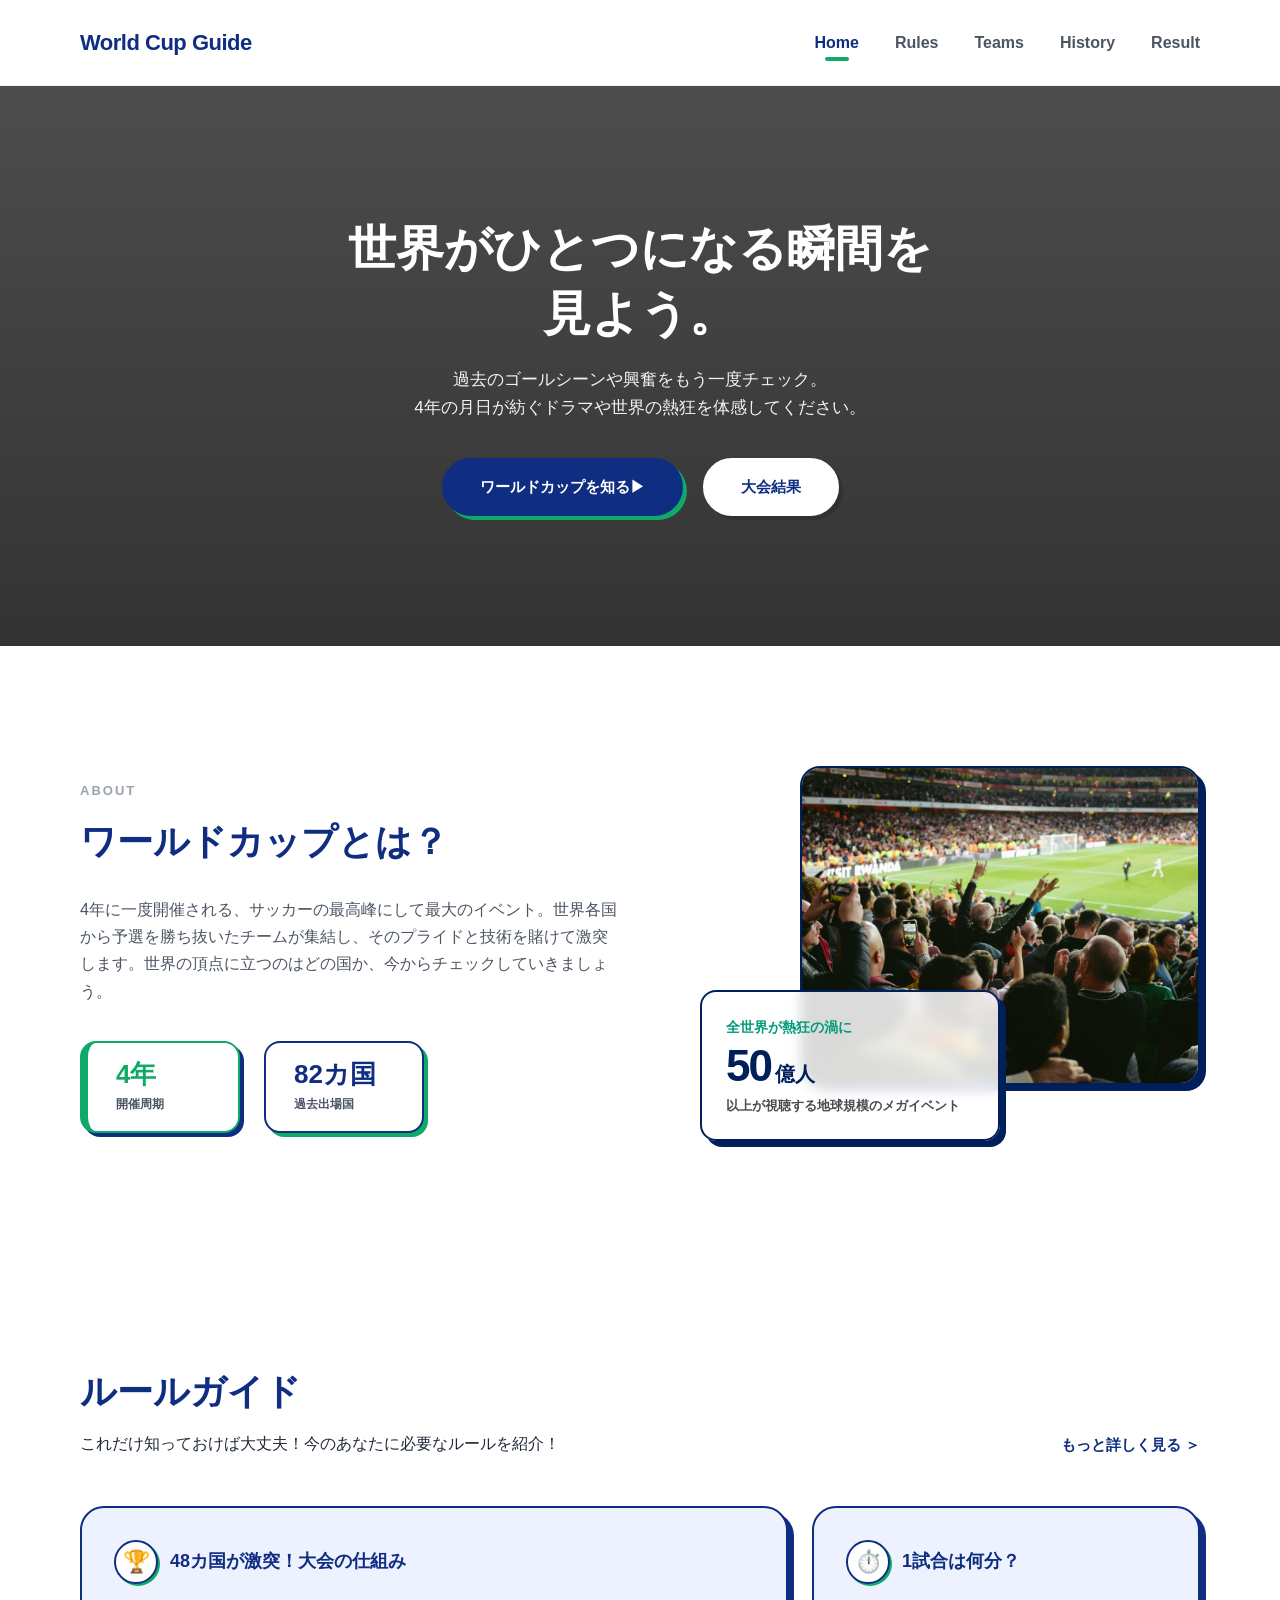
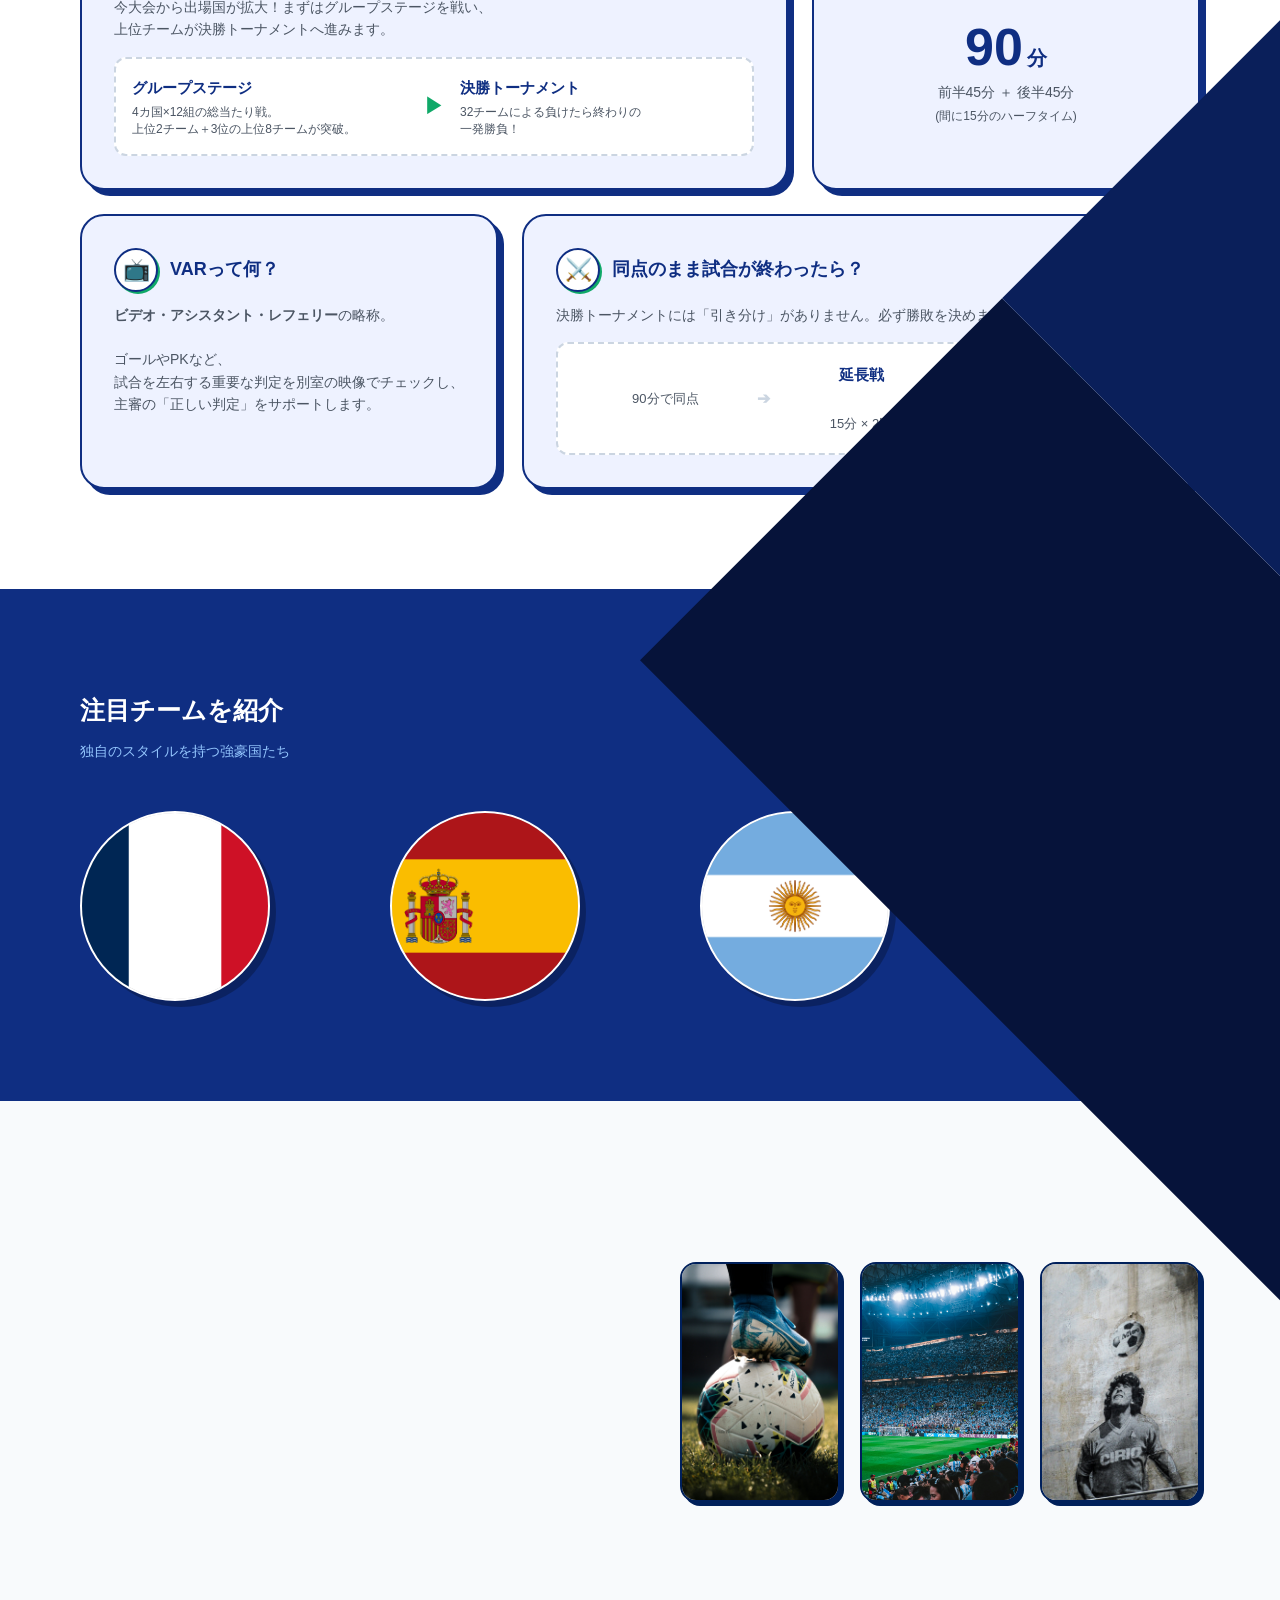
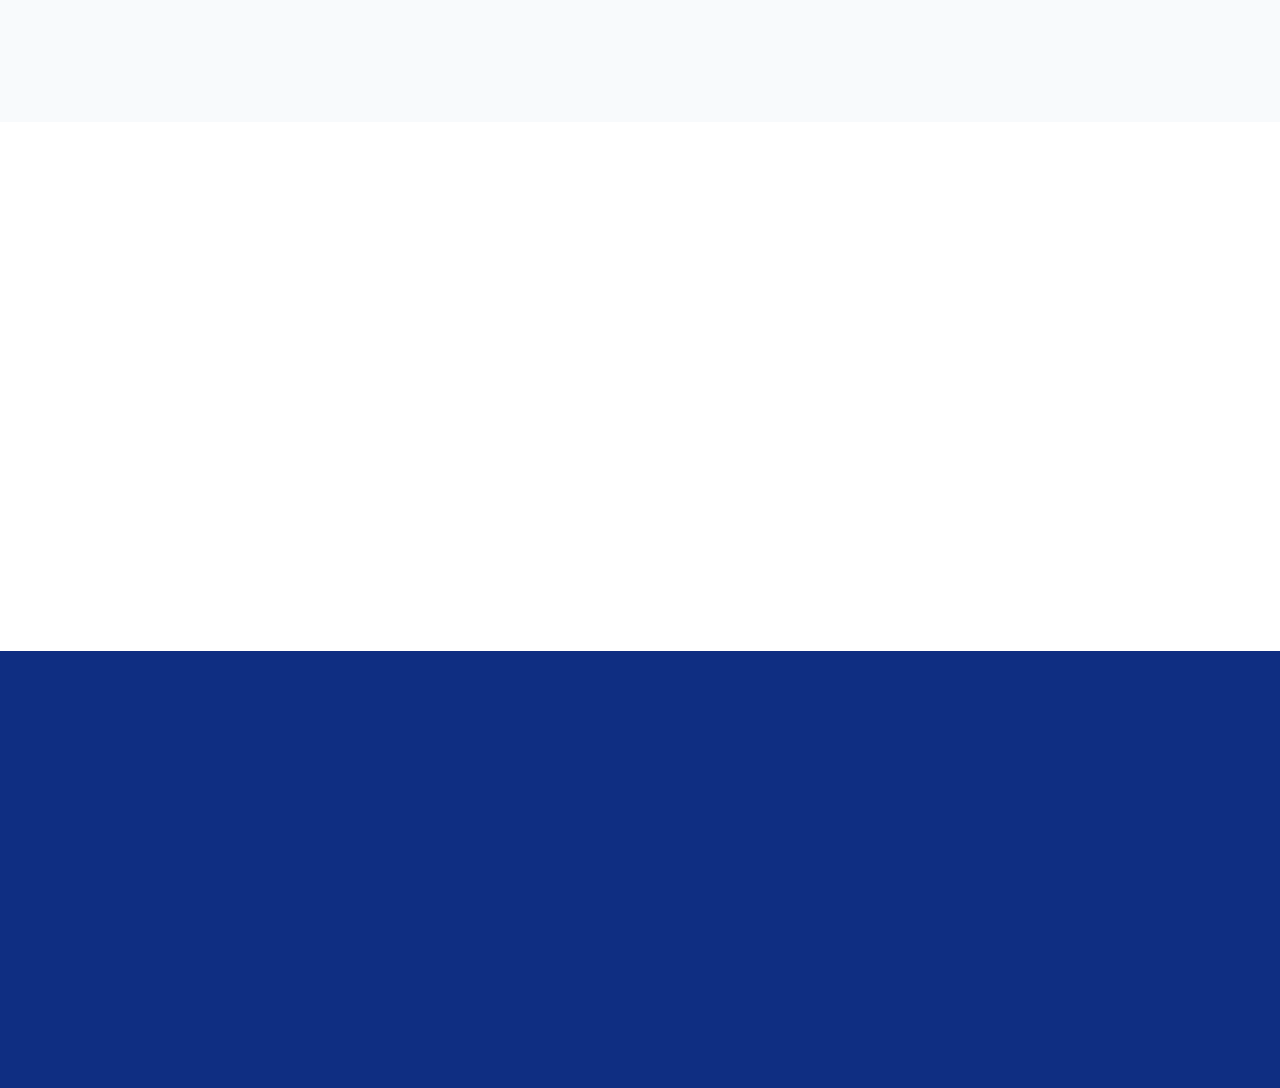
==== commit 310f516a: "Add files via upload" ====
--- a/index.html
+++ b/index.html
@@ -4,8 +4,8 @@
     <meta charset="UTF-8">
     <meta name="viewport" content="width=device-width, initial-scale=1.0">
     <title>World Cup Guide</title>
-    <!-- CSSの読み込み（キャッシュクリア設定付き） -->
-    <link rel="stylesheet" href="css/style.css?ver=2">
+    <!-- CSSの読み込み -->
+    <link rel="stylesheet" href="css/style.css?ver=43">
 </head>
 <body>
     <!-- ==========================================
@@ -86,9 +86,17 @@
                     </div>
                 </div>
 
-                <div class="about-images">
-                    <div class="dummy-photo photo-large fade-in-up"></div>
-                    <div class="dummy-photo photo-small fade-in-up"></div>
+                <!-- ABOUTセクション：右側のビジュアルエリア -->
+                <div class="about-visual-container">
+                    <div class="visual-large">
+                        <img src="img/about-stadium.jpg" alt="ワールドカップのスタジアム">
+                    </div>
+                    
+                    <div class="visual-small">
+                        <p class="impact-sub">全世界が熱狂の渦に</p>
+                        <p class="impact-main">50<span>億人</span></p>
+                        <p class="impact-desc">以上が視聴する地球規模のメガイベント</p>
+                    </div>
                 </div>
             </div>
         </section>
@@ -106,13 +114,69 @@
             </div>
             
             <div class="rule-grid">
+                <!-- 上段 -->
                 <div class="rule-row">
-                    <div class="solid-card card-long fade-in-up"></div>
-                    <div class="solid-card card-short fade-in-up"></div>
-                </div>
+                    <div class="solid-card card-long rule-card">
+                        <div class="rule-card-header">
+                            <span class="rule-icon">🏆</span>
+                            <h3 class="rule-title">48カ国が激突！大会の仕組み</h3>
+                        </div>
+                        <div class="rule-card-content">
+                            <p class="rule-desc">今大会から出場国が拡大！まずはグループステージを戦い、上位チームが決勝トーナメントへ進みます。</p>
+                            <div class="rule-flow">
+                                <div class="flow-step">
+                                    <strong>グループステージ</strong>
+                                    <span>4カ国×12組の総当たり戦。<br>上位2チーム＋3位の上位8チームが突破。</span>
+                                </div>
+                                <div class="flow-arrow">▶︎</div>
+                                <div class="flow-step">
+                                    <strong>決勝トーナメント</strong>
+                                    <span>32チームによる負けたら終わりの<br>一発勝負！</span>
+                                </div>
+                            </div>
+                        </div>
+                    </div>
+                    
+                    <div class="solid-card card-short rule-card">
+                        <div class="rule-card-header">
+                            <span class="rule-icon">⏱️</span>
+                            <h3 class="rule-title">1試合は何分？</h3>
+                        </div>
+                        <div class="rule-card-content center-content">
+                            <div class="time-big">90<span class="time-small">分</span></div>
+                            <p class="rule-desc">前半45分 ＋ 後半45分<br><span style="font-size: 12px;">(間に15分のハーフタイム)</span></p>
+                        </div>
+                    </div>
+                </div>
+
+                <!-- 下段 -->
                 <div class="rule-row">
-                    <div class="solid-card card-short fade-in-up"></div>
-                    <div class="solid-card card-long fade-in-up"></div>
+                    <div class="solid-card card-short rule-card">
+                        <div class="rule-card-header">
+                            <span class="rule-icon">📺</span>
+                            <h3 class="rule-title">VARって何？</h3>
+                        </div>
+                        <div class="rule-card-content">
+                            <p class="rule-desc"><strong>ビデオ・アシスタント・レフェリー</strong>の略称。<br><br>ゴールやPKなど、試合を左右する重要な判定を別室の映像でチェックし、主審の「正しい判定」をサポートします。</p>
+                        </div>
+                    </div>
+
+                    <div class="solid-card card-long rule-card">
+                        <div class="rule-card-header">
+                            <span class="rule-icon">⚔️</span>
+                            <h3 class="rule-title">同点のまま試合が終わったら？</h3>
+                        </div>
+                        <div class="rule-card-content">
+                            <p class="rule-desc">決勝トーナメントには「引き分け」がありません。必ず勝敗を決めます。</p>
+                            <div class="pk-flow">
+                                <div class="pk-step">90分で同点</div>
+                                <div class="pk-arrow">➔</div>
+                                <div class="pk-step"><strong>延長戦</strong><br>15分 × 2回</div>
+                                <div class="pk-arrow">➔</div>
+                                <div class="pk-step highlight-step"><strong>PK戦</strong><br>キッカー5人〜</div>
+                            </div>
+                        </div>
+                    </div>
                 </div>
             </div>
         </section>
@@ -125,31 +189,27 @@
                 
                 <div class="fade-in-up" style="display: flex; justify-content: space-between; align-items: flex-end; margin-bottom: 48px;">
                     <div>
-                        <h2 style="font-size: 36px; font-weight: 800; margin-bottom: 8px; color: #ffffff;">注目チームを紹介</h2>
-                        <p style="font-size: 15px; color: #93c5fd;">独自のスタイルを持つ強豪国たち</p>
-                    </div>
-                    <a href="team.html" style="font-size: 15px; font-weight: bold; color: #ffffff; text-decoration: none;">
+                        <h2 style="font-size: 25px; font-weight: 800; margin-bottom: 8px; color: #ffffff;">注目チームを紹介</h2>
+                        <p style="font-size: 14px; color: #93c5fd;">独自のスタイルを持つ強豪国たち</p>
+                    </div>
+                    <a href="team.html" style="font-size: 12px; font-weight: bold; color: #ffffff; text-decoration: none;">
                         すべてのチームを見る &gt;
                     </a>
                 </div>
                 
-                <!-- 【変更箇所】プレースホルダーの中に img タグを追加しました -->
                 <div class="circle-grid">
-                    <div class="circle-image-placeholder fade-in-up">
-                        <!-- 1カ国目 -->
-                        <img src="img/france.png" alt="フランス代表" class="round-flag">
-                    </div>
-                    <div class="circle-image-placeholder fade-in-up">
-                        <!-- 2カ国目 -->
-                        <img src="img/spain.png" alt="スペイン代表" class="round-flag">
-                    </div>
-                    <div class="circle-image-placeholder fade-in-up">
-                        <!-- 3カ国目 -->
-                        <img src="img/argentina.png" alt="アルゼンチン代表" class="round-flag">
-                    </div>
-                    <div class="circle-image-placeholder fade-in-up">
-                        <!-- 4カ国目 -->
-                        <img src="img/england.png" alt="イングランド代表" class="round-flag">
+                    <!-- ★修正：featured-flag-itemクラスの追加と、alt属性を「国名」のみに変更しました -->
+                    <div class="circle-image-placeholder fade-in-up featured-flag-item">
+                        <img src="img/france.png" alt="フランス" class="round-flag">
+                    </div>
+                    <div class="circle-image-placeholder fade-in-up featured-flag-item">
+                        <img src="img/spain.png" alt="スペイン" class="round-flag">
+                    </div>
+                    <div class="circle-image-placeholder fade-in-up featured-flag-item">
+                        <img src="img/argentina.png" alt="アルゼンチン" class="round-flag">
+                    </div>
+                    <div class="circle-image-placeholder fade-in-up featured-flag-item">
+                        <img src="img/england.png" alt="イングランド" class="round-flag">
                     </div>
                 </div>
                 
@@ -172,10 +232,16 @@
                     <a href="history.html" class="btn btn-primary btn-small fade-in-up">もっと見る</a>
                 </div>
 
-                <div class="why-cards-track">
-                    <div class="why-vertical-card card-pos-1 fade-in-up"></div>
-                    <div class="why-vertical-card card-pos-2 fade-in-up"></div>
-                    <div class="why-vertical-card card-pos-3 fade-in-up"></div>
+                <div class="reason-cards-container">
+                    <div class="reason-card">
+                        <img src="img/reason1.jpg" alt="サッカーの手軽さ">
+                    </div>
+                    <div class="reason-card">
+                        <img src="img/reason2.jpg" alt="サッカーの情熱">
+                    </div>
+                    <div class="reason-card">
+                        <img src="img/reason3.jpg" alt="サッカーのドラマ性">
+                    </div>
                 </div>
             </div>
         </section>
@@ -190,7 +256,7 @@
         </section>
     </main>
 
-    <!-- ==========================================
+<!-- ==========================================
       フッター（全ページ共通）
     =========================================== -->
     <footer class="footer">
@@ -211,15 +277,17 @@
                         <li><a href="team.html">Teams</a></li>
                         <li><a href="history.html">History</a></li>
                         <li><a href="result.html">Result</a></li>
-                        <li><a href="#">Support</a></li>
+                        <!-- ★修正：アニメーションが誤作動しない安全なダミーリンクの書き方に変更 -->
+                        <li><a href="#" onclick="event.preventDefault(); alert('課題作成用のダミーリンクです。');">Support</a></li>
                     </ul>
                 </div>
                 <div class="footer-group">
                     <h3>お問い合わせ</h3>
                     <ul>
-                        <li><a href="#">プライバシーポリシー</a></li>
-                        <li><a href="#">利用規約</a></li>
-                        <li><a href="#">FAQ</a></li>
+                        <!-- ★修正：アニメーションが誤作動しない安全なダミーリンクの書き方に変更 -->
+                        <li><a href="#" onclick="event.preventDefault(); alert('課題作成用のダミーリンクです。');">プライバシーポリシー</a></li>
+                        <li><a href="#" onclick="event.preventDefault(); alert('課題作成用のダミーリンクです。');">利用規約</a></li>
+                        <li><a href="#" onclick="event.preventDefault(); alert('課題作成用のダミーリンクです。');">FAQ</a></li>
                     </ul>
                 </div>
             </div>
@@ -228,5 +296,18 @@
 
     <!-- JSの読み込み -->
     <script src="js/script.js?ver=2"></script>
+
+    <!-- ★追加：国旗のホバーツールチップ用のデータを自動設定するJavaScript -->
+    <script>
+        document.addEventListener('DOMContentLoaded', () => {
+            const flagContainers = document.querySelectorAll('.featured-flag-item');
+            flagContainers.forEach(item => {
+                const img = item.querySelector('img');
+                if (img && img.alt) {
+                    item.setAttribute('data-name', img.alt);
+                }
+            });
+        });
+    </script>
 </body>
 </html>
--- a/css/style.css
+++ b/css/style.css
@@ -5,6 +5,12 @@
     margin: 0;
     padding: 0;
     box-sizing: border-box;
+}
+
+/* 画像のはみ出し防止 */
+img {
+    max-width: 100%;
+    height: auto;
 }
 
 :root {
@@ -136,6 +142,8 @@
     font-weight: 800;
     color: var(--color-primary);
     letter-spacing: -0.5px;
+    z-index: 1001;
+    position: relative;
 }
 
 .header nav ul {
@@ -151,10 +159,7 @@
     padding: 6px 0;
 }
 
-.header nav a:hover {
-    color: var(--color-primary);
-}
-
+.header nav a:hover,
 .header nav a.active {
     color: var(--color-primary);
 }
@@ -171,6 +176,7 @@
     border-radius: 2px;
 }
 
+/* スマホ用ハンバーガーボタン */
 .menu-btn {
     display: none;
     background: none;
@@ -178,6 +184,8 @@
     cursor: pointer;
     flex-direction: column;
     gap: 6px;
+    z-index: 1001;
+    position: relative;
 }
 
 .menu-btn span {
@@ -186,6 +194,7 @@
     height: 3px;
     background-color: var(--color-primary);
     border-radius: 2px;
+    transition: transform 0.3s ease, opacity 0.3s ease;
 }
 
 /* フッター */
@@ -249,297 +258,159 @@
     color: #ffffff;
 }
 
-/* 下層ページ共通ヒーロー */
-.hero-subpage {
-    height: 300px;
+/* ==========================================================================
+   3. HEROエリア（Home用） ＆ サブページ用ヒーローヘッダー
+   ========================================================================== */
+/* Home用ヒーロー */
+.hero {
+    height: 560px;
+    background-image: linear-gradient(rgba(0, 0, 0, 0.4), rgba(0, 0, 0, 0.6)), url('../img/hero-bg.jpg');
     background-color: #7f7f7f;
+    background-size: cover;
+    background-position: center;
+    background-repeat: no-repeat;
     display: flex;
     justify-content: center;
     align-items: center;
     text-align: center;
     color: #ffffff;
     padding: 0 24px;
-    margin-bottom: 60px;
-}
-
-.hero-subpage-content h1 {
-    font-size: 40px;
-    font-weight: 800;
-    margin-bottom: 12px;
-}
-
-.hero-subpage-content p {
-    font-size: 16px;
-    max-width: 800px;
-    margin: 0 auto;
-    color: #f3f4f6;
-    line-height: 1.6;
-}
-
-/* ==========================================================================
-   3. TOPページ専用スタイル 
-   ========================================================================== */
-.hero {
-    height: 560px;
-    background-color: #7f7f7f;
+}
+.hero h1 { font-size: 48px; font-weight: 800; line-height: 1.35; margin-bottom: 20px; }
+.hero-sub { font-size: 17px; line-height: 1.65; color: #f3f4f6; margin-bottom: 36px; }
+.hero-buttons { display: flex; gap: 20px; justify-content: center; }
+
+/* ▼ サブページ共通：ヒーローヘッダー ▼ */
+.subpage-hero {
+    width: 100%;
+    height: 320px; 
+    background-size: cover;
+    background-position: center;
+    background-repeat: no-repeat;
     display: flex;
     justify-content: center;
     align-items: center;
     text-align: center;
+    padding: 0 24px;
+}
+
+.subpage-hero-inner {
+    max-width: 800px;
+}
+
+.subpage-hero h1 {
+    font-size: 36px;
     color: #ffffff;
-    padding: 0 24px;
-}
-
-.hero h1 {
-    font-size: 48px;
-    font-weight: 800;
-    line-height: 1.35;
-    margin-bottom: 20px;
-}
-
-.hero-sub {
-    font-size: 17px;
-    line-height: 1.65;
-    color: #f3f4f6;
-    margin-bottom: 36px;
-}
-
-.hero-buttons {
-    display: flex;
-    gap: 20px;
-    justify-content: center;
-}
-
-.about-section {
-    padding: 120px 80px;
-    background-color: #ffffff;
-}
-
-.about-container {
-    max-width: 1200px;
-    margin: 0 auto;
-    display: flex;
-    align-items: center;
-    gap: 80px;
-}
-
-.about-text {
-    flex: 1.1;
-}
-
-.about-text .sub-label {
-    font-size: 13px;
     font-weight: bold;
-    color: #9ca3af;
+    margin-bottom: 16px;
     letter-spacing: 2px;
 }
 
-.about-text h2 {
-    font-size: 36px;
-    color: var(--color-primary);
-    margin: 8px 0 24px 0;
-    font-weight: 800;
-}
-
-.about-desc {
+.subpage-hero p {
     font-size: 16px;
-    color: var(--color-text-sub);
-    margin-bottom: 36px;
-}
-
-.about-stats {
-    display: flex;
-    gap: 24px;
-}
-
-.stat-card {
-    border-radius: 16px;
-    padding: 16px 28px;
-    width: 160px;
-    display: flex;
-    flex-direction: column;
-    background-color: #ffffff;
-}
-
-.card-green {
-    border: 2px solid var(--color-accent);
-    border-left: 8px solid var(--color-accent);
-    box-shadow: 4px 4px 0px var(--color-primary);
-}
-
-.card-blue {
-    border: 2px solid var(--color-primary);
-    box-shadow: 4px 4px 0px var(--color-accent);
-}
-
-.stat-num {
-    font-size: 26px;
-    font-weight: 800;
-    line-height: 1.2;
-}
-
+    color: #ffffff;
+    line-height: 1.8;
+    opacity: 0.9;
+}
+
+/* ヒーローヘッダー直後の要素に余白を持たせる */
+.subpage-hero + * {
+    margin-top: 48px !important;
+}
+
+/* ▼ ページごとの画像設定 ▼ */
+.bg-teams { background-image: linear-gradient(rgba(0, 0, 0, 0.5), rgba(0, 0, 0, 0.7)), url('../img/teams-bg.jpg'); }
+.bg-rules { background-image: linear-gradient(rgba(0, 0, 0, 0.5), rgba(0, 0, 0, 0.7)), url('../img/rules-bg.jpg'); }
+.bg-history { background-image: linear-gradient(rgba(0, 0, 0, 0.5), rgba(0, 0, 0, 0.7)), url('../img/history-bg.jpg'); }
+.bg-result { background-image: linear-gradient(rgba(0, 0, 0, 0.5), rgba(0, 0, 0, 0.7)), url('../img/result-bg.jpg'); }
+
+/* ==========================================================================
+   4. 各ページ用スタイル (ABOUT / RULE / TEAMS etc...)
+   ========================================================================== */
+/* ABOUTセクション */
+.about-section { padding: 120px 80px; background-color: #ffffff; }
+.about-container { max-width: 1200px; margin: 0 auto; display: flex; align-items: center; gap: 80px; }
+.about-text { flex: 1.1; }
+.about-text .sub-label { font-size: 13px; font-weight: bold; color: #9ca3af; letter-spacing: 2px; }
+.about-text h2 { font-size: 36px; color: var(--color-primary); margin: 8px 0 24px 0; font-weight: 800; }
+.about-desc { font-size: 16px; color: var(--color-text-sub); margin-bottom: 36px; }
+
+/* 3つのカード */
+.about-stats { display: flex; gap: 24px; }
+.stat-card { border-radius: 16px; padding: 16px 28px; width: 160px; display: flex; flex-direction: column; background-color: #ffffff; }
+.card-green { border: 2px solid var(--color-accent); border-left: 8px solid var(--color-accent); box-shadow: 4px 4px 0px var(--color-primary); }
+.card-blue { border: 2px solid var(--color-primary); box-shadow: 4px 4px 0px var(--color-accent); }
+.stat-num { font-size: 26px; font-weight: 800; line-height: 1.2; }
 .card-green .stat-num { color: var(--color-accent); }
 .card-blue .stat-num { color: var(--color-primary); }
-
-.stat-label {
-    font-size: 12px;
-    color: var(--color-text-sub);
-    font-weight: bold;
-    margin-top: 4px;
-}
-
-.about-images {
-    flex: 0.9;
-    position: relative;
-    height: 380px;
-}
-
-.dummy-photo {
-    background-color: #cccccc;
-    border: 2px solid var(--color-primary);
-    border-radius: 32px;
-    box-shadow: 8px 8px 0px rgba(15, 46, 130, 0.08);
-}
-
-.photo-large {
-    width: 85%;
-    height: 320px;
-    position: absolute;
-    right: 0;
-    top: 0;
-    background-color: #b3b3b3;
-}
-
-.photo-small {
-    width: 52%;
-    height: 160px;
-    position: absolute;
-    left: 0;
-    bottom: 0;
-    background-color: #d9d9d9;
-    z-index: 2;
-}
-
-.rule-guide-section {
-    padding: 100px 80px;
-    background-color: #ffffff;
-    max-width: 1280px;
-    margin: 0 auto;
-}
-
-.section-header {
-    display: flex;
-    justify-content: space-between;
-    align-items: flex-end;
-    margin-bottom: 48px;
-}
-
-.section-header h2 {
-    font-size: 36px;
-    color: var(--color-primary);
-    font-weight: 800;
-    margin-bottom: 8px;
-}
-
-.more-link {
-    font-weight: bold;
-    color: var(--color-primary);
-    font-size: 15px;
-}
+.stat-label { font-size: 12px; color: var(--color-text-sub); font-weight: bold; margin-top: 4px; }
+
+/* ABOUTエリア：右側の重なり合う画像とテキスト枠 */
+.about-visual-container { position: relative; width: 100%; max-width: 500px; aspect-ratio: 4 / 3; margin: 0 auto; }
+.visual-large { position: absolute; top: 0; right: 0; width: 80%; height: 85%; border: 2px solid #00205b; border-radius: 20px; background-color: #e6ebf5; overflow: hidden; box-shadow: 6px 6px 0px #00205b; }
+.visual-large img { width: 100%; height: 100%; object-fit: cover; }
+.visual-small { position: absolute; bottom: 0; left: 0; width: 60%; border: 2px solid #00205b; border-radius: 16px; padding: 24px; z-index: 2; display: flex; flex-direction: column; justify-content: center; align-items: flex-start; background-color: rgba(255, 255, 255, 0.85); backdrop-filter: blur(6px); -webkit-backdrop-filter: blur(6px); box-shadow: 6px 6px 0px #00205b; }
+.visual-small .impact-sub { font-size: 14px; font-weight: bold; color: #009b77; margin-bottom: 4px; }
+.visual-small .impact-main { font-size: 44px; font-weight: 900; color: #00205b; line-height: 1; margin-bottom: 8px; letter-spacing: -2px; }
+.visual-small .impact-main span { font-size: 20px; margin-left: 4px; letter-spacing: normal; }
+.visual-small .impact-desc { font-size: 13px; font-weight: bold; color: #4a4a4a; line-height: 1.5; }
+
+/* RULEガイド */
+.rule-guide-section { padding: 100px 80px; background-color: #ffffff; max-width: 1280px; margin: 0 auto; }
+.section-header { display: flex; justify-content: space-between; align-items: flex-end; margin-bottom: 48px; }
+.section-header h2 { font-size: 36px; color: var(--color-primary); font-weight: 800; margin-bottom: 8px; }
+.more-link { font-weight: bold; color: var(--color-primary); font-size: 15px; }
 
 .rule-grid { display: flex; flex-direction: column; gap: 24px; }
 .rule-row { display: flex; gap: 24px; }
-
-.solid-card {
-    background-color: var(--color-bg-card);
-    border: 2px solid var(--color-primary);
-    border-radius: var(--border-radius-main);
-    box-shadow: 6px 6px 0px var(--color-primary);
-    transition: transform 0.2s ease, box-shadow 0.2s ease;
-}
-
-.solid-card:hover {
-    transform: translate(-2px, -2px);
-    box-shadow: 8px 8px 0px var(--color-primary);
-}
-
-.card-long { flex: 2; height: 220px; }
-.card-short { flex: 1; height: 220px; }
-
+.solid-card { background-color: var(--color-bg-card); border: 2px solid var(--color-primary); border-radius: var(--border-radius-main); box-shadow: 6px 6px 0px var(--color-primary); transition: transform 0.2s ease, box-shadow 0.2s ease; }
+.solid-card:hover { transform: translate(-2px, -2px); box-shadow: 8px 8px 0px var(--color-primary); }
+
+/* 注目チーム(TOP用) */
 .teams-section { background-color: var(--color-primary); padding: 100px 80px; color: #ffffff; }
 .teams-container { max-width: 1200px; margin: 0 auto; }
 .circle-grid { display: flex; gap: 32px; justify-content: space-between; margin-top: 20px; }
-.circle-image-placeholder {
-    width: 190px;
-    height: 190px;
-    background-color: #cccccc;
-    border-radius: 50%;
-    border: 2px solid #ffffff;
-    box-shadow: 6px 6px 0px rgba(0, 0, 0, 0.25);
-}
-
+.circle-image-placeholder { width: 190px; height: 190px; background-color: #cccccc; border-radius: 50%; border: 2px solid #ffffff; box-shadow: 6px 6px 0px rgba(0, 0, 0, 0.25); }
+
+/* Whyセクション */
 .why-section { padding: 120px 80px 180px 80px; background-color: #f8fafc; }
 .why-container { max-width: 1200px; margin: 0 auto; display: flex; align-items: center; gap: 80px; }
 .why-text { flex: 1; }
 .why-text h2 { font-size: 36px; color: var(--color-primary); font-weight: 800; line-height: 1.4; margin-bottom: 24px; }
 .green-deco-line { display: block; width: 60px; height: 5px; background-color: var(--color-accent); margin-top: 16px; border-radius: 2px; }
 .why-desc { color: var(--color-text-sub); margin-bottom: 36px; font-size: 16px; }
-.why-cards-track { flex: 1.1; display: flex; gap: 24px; }
-.why-vertical-card {
-    flex: 1;
-    height: 280px;
-    background-color: var(--color-bg-card);
-    border: 2px solid var(--color-primary);
-    border-radius: 20px;
-    box-shadow: 6px 6px 0px var(--color-primary);
-}
+
+/* 3連カードのコンテナ */
+.reason-cards-container { display: flex !important; gap: 20px !important; flex: 1 !important; min-width: 0 !important; width: auto !important; }
+.reason-card { flex: 1 !important; min-width: 0 !important; aspect-ratio: 2 / 3 !important; border: 2px solid #00205b; border-radius: 16px; box-shadow: 4px 4px 0px #00205b; background-color: #e6ebf5; overflow: hidden; }
+.reason-card img { width: 100%; height: 100%; object-fit: cover; display: block; }
 .card-pos-1 { transform: translateY(0px); }
 .card-pos-2 { transform: translateY(30px); }
 .card-pos-3 { transform: translateY(60px); }
 
+/* FINAL CTA */
 .final-cta { padding: 120px 24px 120px 24px; text-align: center; background-color: #ffffff; }
 .final-cta h2 { font-size: 40px; font-weight: 800; color: var(--color-primary); margin-bottom: 16px; }
 .final-cta p { font-size: 16px; color: var(--color-text-main); margin-bottom: 40px !important; }
 
 /* ==========================================================================
-   4. TEAMページ専用スタイル 
+   5. TEAMページ専用スタイル 
    ========================================================================== */
 .filter-container { display: flex; justify-content: center; gap: 12px; flex-wrap: wrap; margin-bottom: 48px; }
 .filter-btn { border: none; padding: 10px 24px; border-radius: 30px; font-size: 14px; font-weight: bold; cursor: pointer; background-color: var(--color-bg-card); color: var(--color-primary); transition: all 0.2s ease; }
 .filter-btn.active, .filter-btn:hover { background-color: var(--color-primary); color: #ffffff; }
 
-.region-circle-grid {
-    display: grid;
-    grid-template-rows: repeat(2, 1fr);
-    grid-auto-flow: column; 
-    grid-auto-columns: calc((100% - 80px) / 3); 
-    row-gap: 60px; column-gap: 40px; margin-bottom: 80px;
-    overflow-x: auto; scroll-snap-type: x mandatory; scroll-behavior: smooth;
-    padding-top: 20px; padding-bottom: 20px; 
-    -ms-overflow-style: none; scrollbar-width: none;
-}
+.region-circle-grid { display: grid; grid-template-rows: repeat(2, 1fr); grid-auto-flow: column; grid-auto-columns: calc((100% - 80px) / 3); row-gap: 60px; column-gap: 40px; margin-bottom: 80px; overflow-x: auto; scroll-snap-type: x mandatory; scroll-behavior: smooth; padding-top: 20px; padding-bottom: 20px; -ms-overflow-style: none; scrollbar-width: none; }
 .region-circle-grid::-webkit-scrollbar { display: none; }
-.region-circle-item {
-    width: 240px; height: 240px; margin: 0 auto; 
-    background-color: var(--color-bg-card); border: 2px solid var(--color-primary); border-radius: 50%;
-    box-shadow: 6px 6px 0px var(--color-primary); transition: transform 0.2s ease, box-shadow 0.2s ease;
-    scroll-snap-align: start; 
-}
+.region-circle-item { width: 240px; height: 240px; margin: 0 auto; background-color: var(--color-bg-card); border: 2px solid var(--color-primary); border-radius: 50%; box-shadow: 6px 6px 0px var(--color-primary); transition: transform 0.2s ease, box-shadow 0.2s ease; scroll-snap-align: start; }
 .region-circle-item:hover { transform: translate(-2px, -2px); box-shadow: 8px 8px 0px var(--color-primary); }
 
 .slider-arrows { display: flex; gap: 12px; }
-.arrow-btn {
-    width: 44px; height: 44px; border-radius: 50%; border: 2px solid var(--color-primary);
-    background-color: #ffffff; color: var(--color-primary); font-size: 16px; font-weight: bold; cursor: pointer;
-    display: flex; align-items: center; justify-content: center; transition: 0.2s;
-}
+.arrow-btn { width: 44px; height: 44px; border-radius: 50%; border: 2px solid var(--color-primary); background-color: #ffffff; color: var(--color-primary); font-size: 16px; font-weight: bold; cursor: pointer; display: flex; align-items: center; justify-content: center; transition: 0.2s; }
 .arrow-btn.active, .arrow-btn:hover { background-color: var(--color-primary); color: #ffffff; }
 
 .players-section { padding: 80px 0; background-color: #f8fafc; }
-.player-grid {
-    display: flex; gap: 24px; overflow-x: auto; scroll-snap-type: x mandatory; scroll-behavior: smooth;
-    padding: 20px 20px 30px 20px; -ms-overflow-style: none; scrollbar-width: none;
-}
+.player-grid { display: flex; gap: 24px; overflow-x: auto; scroll-snap-type: x mandatory; scroll-behavior: smooth; padding: 20px 20px 30px 20px; -ms-overflow-style: none; scrollbar-width: none; }
 .player-grid::-webkit-scrollbar { display: none; }
 .player-card { flex: 0 0 calc((100% - 72px) / 4); min-width: 250px; height: 380px; scroll-snap-align: start; }
 
@@ -550,7 +421,7 @@
 .btn-white-border { background-color: #ffffff; color: var(--color-primary); border: 2px solid var(--color-primary); box-shadow: 4px 4px 0px var(--color-accent); }
 
 /* ==========================================================================
-   5. RULEページ専用スタイル
+   6. RULEページ専用スタイル
    ========================================================================== */
 .basic-rules-section { padding: 60px 0; }
 .rules-basic-grid { display: flex; gap: 24px; margin-top: 40px; }
@@ -568,35 +439,54 @@
 .accordion-content { max-height: 0; overflow: hidden; transition: max-height 0.3s ease-out; background-color: var(--color-bg-card); }
 .accordion-inner { padding: 24px 32px; border-top: 1px dashed rgba(15, 46, 130, 0.2); }
 
-/* ==========================================================================
-   6. HISTORYページ専用スタイル 
+/* ルールガイド用 装飾デザイン (修正・完成版) */
+.rule-card { display: flex; flex-direction: column; justify-content: flex-start; height: 100%; }
+.rule-card-content { display: flex; flex-direction: column; flex: 1; }
+.rule-card-header { display: flex; align-items: center; margin-bottom: 12px; gap: 12px; }
+.rule-icon { display: inline-flex; justify-content: center; align-items: center; width: 44px; height: 44px; background-color: #ffffff; border-radius: 50%; font-size: 22px; border: 2px solid var(--color-primary); flex-shrink: 0; box-shadow: 2px 2px 0px var(--color-accent); }
+.rule-title { font-size: 18px; color: var(--color-primary); font-weight: 800; }
+.rule-desc { font-size: 14px; color: var(--color-text-sub); line-height: 1.6; margin-bottom: 16px; word-break: keep-all; overflow-wrap: break-word; }
+
+/* 大会フォーマット（矢印図解） */
+.rule-flow { display: flex; align-items: center; gap: 16px; margin-top: auto; background-color: #ffffff; padding: 16px; border-radius: 12px; border: 2px dashed #cbd5e1; width: 100% !important; box-sizing: border-box !important; }
+.flow-step { flex: 1; display: flex; flex-direction: column; gap: 4px; }
+.flow-step strong { color: var(--color-primary); font-size: 15px; }
+.flow-step span { font-size: 12px; color: var(--color-text-sub); line-height: 1.4; }
+.flow-arrow { font-size: 20px; color: var(--color-accent); font-weight: bold; }
+
+/* 時間表示 */
+.center-content { text-align: center; justify-content: center; align-items: center; }
+.time-big { font-size: 52px; font-weight: 900; color: var(--color-primary); line-height: 1; margin: 12px 0 8px 0; }
+.time-small { font-size: 20px; margin-left: 4px; }
+
+/* 延長・PK戦フロー */
+.pk-flow { display: flex; align-items: center; justify-content: space-between; margin-top: auto; background-color: #ffffff; padding: 16px; border-radius: 12px; border: 2px dashed #cbd5e1; text-align: center; width: 100% !important; box-sizing: border-box !important; }
+.pk-step { font-size: 13px; color: var(--color-text-sub); flex: 1; display: flex; flex-direction: column; justify-content: center; align-items: center; height: 100%; }
+.pk-step strong { display: block; color: var(--color-primary); font-size: 15px; margin-bottom: 4px; }
+.pk-arrow { color: #cbd5e1; font-weight: bold; display: flex; align-items: center; }
+.highlight-step strong { color: var(--color-accent); font-size: 17px; }
+
+/* ==========================================================================
+   7. HISTORYページ専用スタイル 
    ========================================================================== */
 .timeline-section { padding: 60px 0; }
 .timeline-container { position: relative; max-width: 900px; margin: 60px auto 0 auto; padding: 0 20px; }
-.timeline-container::before {
-    content: ''; position: absolute; left: 50%; top: 0; bottom: 0;
-    width: 0; border-left: 4px dashed var(--color-primary); transform: translateX(-50%);
-}
+.timeline-container::before { content: ''; position: absolute; left: 50%; top: 0; bottom: 0; width: 0; border-left: 4px dashed var(--color-primary); transform: translateX(-50%); }
 .timeline-item { position: relative; margin-bottom: 80px; width: 100%; display: flex; justify-content: flex-start; }
 .timeline-item:nth-child(even) { justify-content: flex-end; }
-.timeline-badge {
-    position: absolute; left: 50%; top: 24px; transform: translateX(-50%);
-    width: 90px; height: 44px; background-color: var(--color-accent); border: 2px solid var(--color-primary);
-    border-radius: 22px; color: #ffffff; font-weight: 800; display: flex; align-items: center; justify-content: center;
-    box-shadow: 4px 4px 0px var(--color-primary); z-index: 10;
-}
+.timeline-badge { position: absolute; left: 50%; top: 24px; transform: translateX(-50%); width: 90px; height: 44px; background-color: var(--color-accent); border: 2px solid var(--color-primary); border-radius: 22px; color: #ffffff; font-weight: 800; display: flex; align-items: center; justify-content: center; box-shadow: 4px 4px 0px var(--color-primary); z-index: 10; }
 .timeline-card { width: 42%; padding: 32px; background-color: #ffffff; }
 
 .history-stats-section { padding: 60px 0 120px 0; }
 .stats-table-wrapper { margin-top: 40px; overflow-x: auto; }
-.neofont-table { width: 100%; border-collapse: separate; border-spacing: 0; border: 3px solid var(--color-primary); border-radius: 16px; overflow: hidden; box-shadow: 6px 6px 0px var(--color-primary); background-color: #ffffff; }
+.neofont-table { width: 100%; border-collapse: separate; border-spacing: 0; border: 3px solid var(--color-primary); border-radius: 16px; overflow: hidden; box-shadow: 6px 6px 0px var(--color-primary); background-color: #ffffff; min-width: 600px; }
 .neofont-table th { background-color: var(--color-bg-card); color: var(--color-primary); font-weight: 800; padding: 20px 24px; text-align: left; border-bottom: 3px solid var(--color-primary); }
 .neofont-table td { padding: 20px 24px; font-size: 15px; color: var(--color-text-main); border-bottom: 2px solid #e5e7eb; }
 .team-td { font-size: 16px; color: var(--color-primary); font-weight: bold; }
 .count-td { font-weight: 800; color: var(--color-accent); }
 
 /* ==========================================================================
-   7. RESULTページ専用スタイル 
+   8. RESULTページ専用スタイル 
    ========================================================================== */
 .capsules-outer { background-color: #ffffff; padding: 40px 0; border-bottom: 1px solid #e2e8f0; margin-bottom: 40px; }
 .capsules-grid { display: grid; grid-template-columns: repeat(4, 1fr); gap: 20px; }
@@ -622,45 +512,34 @@
 .tab-btn.active { background-color: #0f2e82; color: #ffffff; }
 .tab-content { display: none; }
 
-/* -----------------------------------------
-   決勝トーナメントツリー（完全無欠版）
------------------------------------------ */
+/* トーナメントツリー */
 .tournament-scroll-wrapper { overflow-x: auto !important; padding: 40px 24px; }
 .t-tree-container { display: flex; flex-wrap: nowrap !important; gap: 32px; height: 720px; min-width: max-content; margin: 0 auto; }
 .t-col { display: grid; align-content: start; width: 120px; height: 720px; flex-shrink: 0 !important; position: relative; }
-
 .col-1 { grid-template-rows: repeat(8, 90px); }
 .col-2 { grid-template-rows: repeat(4, 180px); }
 .col-3 { grid-template-rows: repeat(2, 360px); }
 .col-4 { grid-template-rows: repeat(1, 720px); }
-
 .t-card { background-color: #ffffff; border: 1px solid #cbd5e1; border-radius: 8px; padding: 6px 8px; height: 56px; box-shadow: 0 2px 6px rgba(0,0,0,0.06); display: flex; flex-direction: column; justify-content: space-between; position: relative; box-sizing: border-box; margin: 0; align-self: center; width: 100%; z-index: 2; }
 .sf-card { border: 1px solid #cbd5e1; } 
 .t-team { display: flex; align-items: center; font-size: 11px; font-weight: 700; color: #1e293b; }
 .t-name { flex: 1; text-align: left; }
 .t-score-num { color: #0f2e82; font-weight: 900; }
 .t-divider { height: 1px; background-color: #f1f5f9; margin: 2px 0; }
-
-/* 横線 */
 .col-left .t-card::after { content: ""; position: absolute; right: -18px; top: calc(50% - 1px); width: 18px; height: 2px; background-color: #cbd5e1; z-index: -1; }
 .col-left.col-4 .t-card::after { right: -50px; width: 50px; }
 .col-right .t-card::after { content: ""; position: absolute; left: -18px; top: calc(50% - 1px); width: 18px; height: 2px; background-color: #cbd5e1; z-index: -1; }
 .col-right.col-4 .t-card::after { left: -50px; width: 50px; }
-
-/* 縦線ブラケット */
 .col-left.col-2 .t-card::before { content: ""; position: absolute; left: -16px; width: 16px; top: calc(50% - 46px); height: 92px; border: 2px solid #cbd5e1; border-left: none; box-sizing: border-box; z-index: -1; }
 .col-left.col-3 .t-card::before { content: ""; position: absolute; left: -16px; width: 16px; top: calc(50% - 91px); height: 182px; border: 2px solid #cbd5e1; border-left: none; box-sizing: border-box; z-index: -1; }
 .col-left.col-4 .t-card::before { content: ""; position: absolute; left: -16px; width: 16px; top: calc(50% - 181px); height: 362px; border: 2px solid #cbd5e1; border-left: none; box-sizing: border-box; z-index: -1; }
 .col-right.col-2 .t-card::before { content: ""; position: absolute; right: -16px; width: 16px; top: calc(50% - 46px); height: 92px; border: 2px solid #cbd5e1; border-right: none; box-sizing: border-box; z-index: -1; }
 .col-right.col-3 .t-card::before { content: ""; position: absolute; right: -16px; width: 16px; top: calc(50% - 91px); height: 182px; border: 2px solid #cbd5e1; border-right: none; box-sizing: border-box; z-index: -1; }
 .col-right.col-4 .t-card::before { content: ""; position: absolute; right: -16px; width: 16px; top: calc(50% - 181px); height: 362px; border: 2px solid #cbd5e1; border-right: none; box-sizing: border-box; z-index: -1; }
-
-/* 中央エリア */
 .t-col-gap { width: 192px; flex-shrink: 0; position: relative; height: 720px; }
 .gap-fork { position: absolute; top: 259px; height: 202px; width: 20px; border: 2px solid #cbd5e1; box-sizing: border-box; z-index: -1; }
 .fork-left { left: 16px; border-right: none; }
 .fork-right { right: 16px; border-left: none; }
-
 .center-match { position: absolute; left: 50%; transform: translateX(-50%); width: 120px; display: flex; flex-direction: column; align-items: center; z-index: 2; }
 .match-final { top: 232px; }
 .match-third { top: 432px; }
@@ -671,15 +550,13 @@
 .final-card { border-color: #f59e0b !important; border-width: 2px !important; }
 .third-card { border-color: #3b82f6 !important; border-width: 2px !important; }
 
-/* -----------------------------------------
-   グループステージ
------------------------------------------ */
+/* グループステージ */
 .group-stage-container { margin-top: 20px; display: grid; grid-template-columns: repeat(2, 1fr); gap: 32px; }
 .group-block { background-color: #ffffff; border-radius: 16px; padding: 24px; border: 1px solid #e2e8f0; }
 .third-place-ranking { grid-column: 1 / -1; }
 .group-title { font-size: 20px; font-weight: 800; color: #0f2e82; margin-bottom: 16px; border-left: 4px solid #10b981; padding-left: 12px; }
 .table-wrapper { overflow-x: auto; }
-.stage-table { width: 100%; border-collapse: collapse; font-size: 13px; text-align: center; }
+.stage-table { width: 100%; border-collapse: collapse; font-size: 13px; text-align: center; min-width: 400px; }
 .stage-table th { padding: 12px 8px; border-bottom: 2px solid #f1f5f9; color: #64748b; }
 .stage-table td { padding: 14px 8px; border-bottom: 1px solid #f1f5f9; }
 .text-left { text-align: left; }
@@ -688,8 +565,37 @@
 .promotion-row-third { border-left: 4px solid var(--color-accent-yellow); background-color: #fffbeb; }
 .stage-table tr:not(.promotion-row):not(.promotion-row-third) { border-left: 4px solid transparent; }
 
-/* ==========================================================================
-   8. メディアクエリ (レスポンシブ対応)
+/* 敗退チーム等の装飾 */
+.t-loser .t-name { text-decoration: line-through; color: #6b7280; }
+.t-loser .t-score-num { color: #6b7280; font-weight: normal; }
+.t-loser .t-flag-img { opacity: 0.5; filter: grayscale(60%); }
+.table-flag-img { width: 22px; height: 22px; object-fit: cover; border-radius: 50%; vertical-align: middle; margin-right: 8px; border: 1px solid #cbd5e1; }
+.t-flag-img { width: 16px; height: 16px; object-fit: cover; border-radius: 50%; margin-right: 6px; border: 1px solid #cbd5e1; }
+.round-flag { width: 100%; height: 100%; object-fit: cover; border-radius: 50%; display: block; }
+.region-circle-grid { padding-top: 20px; padding-bottom: 20px; }
+.player-grid { padding: 20px 20px 30px 20px; }
+
+/* ==========================================================================
+   9. ページ遷移・スクロールアニメーション
+   ========================================================================== */
+.page-transition-overlay { position: fixed; top: 50%; left: 50%; width: 200vmax; height: 200vmax; transform: translate(-50%, -50%) rotate(-45deg); z-index: 999999; pointer-events: none; display: flex; }
+.transition-stripe { flex: 1; height: 100%; will-change: transform; transform: translate3d(0, 0%, 0); animation: stripeEnter 0.4s cubic-bezier(0.65, 0, 0.35, 1) forwards; }
+.page-transition-overlay.is-leaving .transition-stripe { animation: stripeLeave 0.4s cubic-bezier(0.65, 0, 0.35, 1) forwards; }
+
+.stripe-1 { animation-delay: 0s; background-color: #06133a; }
+.stripe-2 { animation-delay: 0.05s; background-color: #0a1f5a; }
+.stripe-3 { animation-delay: 0.1s; background-color: #0f2e82; }
+.stripe-4 { animation-delay: 0.15s; background-color: #2558c4; }
+.stripe-5 { animation-delay: 0.2s; background-color: #3b82f6; }
+
+@keyframes stripeEnter { 0% { transform: translate3d(0, 0%, 0); } 100% { transform: translate3d(0, 100%, 0); } }
+@keyframes stripeLeave { 0% { transform: translate3d(0, -100%, 0); } 100% { transform: translate3d(0, 0%, 0); } }
+
+.fade-in-up { opacity: 0; transform: translateY(40px); transition: opacity 0.8s cubic-bezier(0.25, 1, 0.5, 1), transform 0.8s cubic-bezier(0.25, 1, 0.5, 1); will-change: opacity, transform; }
+.fade-in-up.is-visible { opacity: 1; transform: translateY(0); }
+
+/* ==========================================================================
+   10. メディアクエリ (レスポンシブ対応)
    ========================================================================== */
 @media (max-width: 1024px) {
     .header { padding: 20px 40px; }
@@ -715,69 +621,641 @@
 }
 
 @media (max-width: 768px) {
-    .header nav { display: none; }
+    /* サブページヒーローのスマホ用調整 */
+    .subpage-hero { height: 260px; padding: 0 16px; }
+    .subpage-hero h1 { font-size: 26px; margin-bottom: 12px; }
+    .subpage-hero p { font-size: 14px; }
+    .subpage-hero + * { margin-top: 32px !important; }
+
+    /* アニメーション非表示 */
+    .page-transition-overlay { display: none !important; }
+
+    /* メニューボタン（三本線） */
     .menu-btn { display: flex; }
+    .header.is-open .menu-btn span:nth-child(1) { transform: translateY(9px) rotate(45deg); }
+    .header.is-open .menu-btn span:nth-child(2) { opacity: 0; }
+    .header.is-open .menu-btn span:nth-child(3) { transform: translateY(-9px) rotate(-45deg); }
+
+    /* スマホ用の全画面メニュー設定 */
+    .header nav {
+        position: fixed; top: 0; left: 0; width: 100%; height: 100vh;
+        background-color: rgba(255, 255, 255, 0.98);
+        display: flex; flex-direction: column; justify-content: center; align-items: center;
+        opacity: 0; visibility: hidden; transition: opacity 0.3s ease, visibility 0.3s ease; z-index: 1000;
+    }
+    .header.is-open nav { opacity: 1; visibility: visible; }
+    .header nav ul { flex-direction: column; gap: 40px; text-align: center; }
+    .header nav a { font-size: 24px; }
+
+    /* 全体的な余白のスマホ最適化（画面を広く使う） */
+    .about-section, .rule-guide-section, .teams-section, .why-section, .footer { 
+        padding-left: 24px; padding-right: 24px; 
+    }
+
+    /* 文字サイズの最適化 */
     .hero h1 { font-size: 36px; }
     .hero-sub { font-size: 15px; }
+    .section-title-left h2 { font-size: 24px; }
+    .about-text h2, .why-text h2, .final-cta h2 { font-size: 28px; }
+    
+    /* トップのボタン等 */
     .hero-buttons { flex-direction: column; align-items: center; gap: 12px; }
     .btn { width: 100%; max-width: 280px; }
-    .rule-row { flex-direction: column; gap: 24px; }
-    .why-cards-track { flex-direction: column; gap: 40px; }
-    .card-pos-2, .card-pos-3 { transform: translateY(0) !important; }
-    .card-pos-1:hover, .card-pos-2:hover, .card-pos-3:hover { transform: translateY(-5px) !important; }
+    
+    /* Homeページのレイアウト崩れ・重なり解消 */
+    .about-stats { display: flex; flex-direction: column; align-items: stretch; gap: 16px; width: 100%; }
+    .stat-card { width: 100%; max-width: none; height: auto; }
+
+    /* 82カ国下の画像を消し、ルールガイドまでの隙間を詰める */
+    .about-images { display: none !important; }
+    .about-section { padding-bottom: 40px !important; }
+    .rule-guide-section { padding-top: 40px !important; }
+
+    /* Whyセクション */
+    .why-text .btn { display: flex !important; margin: 32px auto 0 auto !important; }
+    .why-cards-track { display: none !important; }
+    .why-section { padding-bottom: 80px !important; }
+    
+    /* 注目チーム紹介の修正 */
+    .teams-section .section-header { display: flex !important; flex-direction: column !important; align-items: flex-start !important; margin-bottom: 24px !important; }
+    .teams-section .section-header h2 { font-size: 28px !important; line-height: 1.4 !important; }
+    .teams-section .section-header h2 br { display: none !important; }
+    .teams-section .section-header .more-link { display: block !important; width: 100% !important; text-align: right !important; margin-top: 16px !important; }
+    .circle-grid { display: grid; grid-template-columns: repeat(2, 1fr); row-gap: 32px; column-gap: 16px; width: 100%; margin-top: 24px; }
+    .circle-image-placeholder { width: 130px; height: 130px; margin: 0 auto; }
+
     .cta-blue-card { padding: 40px 20px; }
-    .cta-blue-card h2 { font-size: 28px; }
     .cta-buttons { flex-direction: column; align-items: center; gap: 12px; }
     
+    /* HISTORYとRESULTページ */
     .timeline-container::before { left: 30px; transform: none; }
     .timeline-item, .timeline-item:nth-child(even) { justify-content: flex-end; margin-bottom: 50px; }
     .timeline-badge { left: 30px; transform: translateX(-50%); width: 70px; height: 36px; font-size: 14px; top: 20px; }
     .timeline-card { width: calc(100% - 70px); padding: 24px; }
     
     .capsules-grid { grid-template-columns: 1fr; }
-    .hero-subpage-content h1 { font-size: 26px; }
-    .region-circle-grid { grid-auto-columns: 100%; }
-    .player-card { flex: 0 0 85%; }
-}
-
-/* ==========================================================================
-   ページ遷移・スクロールアニメーション
-   ========================================================================== */
-.page-transition-overlay { position: fixed; top: 50%; left: 50%; width: 200vmax; height: 200vmax; transform: translate(-50%, -50%) rotate(-45deg); z-index: 999999; pointer-events: none; display: flex; }
-.transition-stripe { flex: 1; height: 100%; will-change: transform; transform: translate3d(0, 0%, 0); animation: stripeEnter 0.4s cubic-bezier(0.65, 0, 0.35, 1) forwards; }
-.page-transition-overlay.is-leaving .transition-stripe { animation: stripeLeave 0.4s cubic-bezier(0.65, 0, 0.35, 1) forwards; }
-
-.stripe-1 { animation-delay: 0s; background-color: #06133a; }
-.stripe-2 { animation-delay: 0.05s; background-color: #0a1f5a; }
-.stripe-3 { animation-delay: 0.1s; background-color: #0f2e82; }
-.stripe-4 { animation-delay: 0.15s; background-color: #2558c4; }
-.stripe-5 { animation-delay: 0.2s; background-color: #3b82f6; }
-
-@keyframes stripeEnter { 0% { transform: translate3d(0, 0%, 0); } 100% { transform: translate3d(0, 100%, 0); } }
-@keyframes stripeLeave { 0% { transform: translate3d(0, -100%, 0); } 100% { transform: translate3d(0, 0%, 0); } }
-
-.fade-in-up { opacity: 0; transform: translateY(40px); transition: opacity 0.8s cubic-bezier(0.25, 1, 0.5, 1), transform 0.8s cubic-bezier(0.25, 1, 0.5, 1); will-change: opacity, transform; }
-.fade-in-up.is-visible { opacity: 1; transform: translateY(0); }
-
-/* ==========================================================================
-   丸型国旗画像用のクラス
-   ========================================================================== */
-.round-flag { width: 100%; height: 100%; object-fit: cover; border-radius: 50%; display: block; }
-.region-circle-grid { padding-top: 20px; padding-bottom: 20px; }
-.player-grid { padding: 20px 20px 30px 20px; }
-.table-flag-img { width: 22px; height: 22px; object-fit: cover; border-radius: 50%; vertical-align: middle; margin-right: 8px; border: 1px solid #cbd5e1; }
-.t-flag-img { width: 16px; height: 16px; object-fit: cover; border-radius: 50%; margin-right: 6px; border: 1px solid #cbd5e1; }
-
-/* ▼▼▼ 追加：敗退チームのグレーアウトスタイル ▼▼▼ */
-.t-loser .t-name {
-    text-decoration: line-through; /* 名前に横線 */
-    color: #6b7280; /* しっかり見える範囲のグレー */
-}
-.t-loser .t-score-num {
-    color: #6b7280; /* スコアも合わせてグレーに */
-    font-weight: normal; /* 勝者と差をつけるために少し細く */
-}
-.t-loser .t-flag-img {
-    opacity: 0.5; /* 国旗も少し暗くする */
-    filter: grayscale(60%);
-}+    
+    /* TEAMページのスマホ対応（国旗と矢印） */
+    .section-header-with-arrows { display: flex; justify-content: space-between; align-items: center; margin-bottom: 24px; }
+    .region-circle-grid { grid-auto-columns: calc((100% - 16px) / 2) !important; column-gap: 16px !important; row-gap: 32px !important; justify-content: center !important; justify-items: center !important; }
+    .region-circle-item { width: 110px !important; height: 110px !important; margin: 0 auto; }
+    
+    /* 注目選手カード */
+    .player-card { flex: 0 0 calc((100% - 16px) / 2) !important; min-width: 140px !important; height: 220px !important; }
+    .player-grid { gap: 16px !important; }
+    
+    /* HISTORYページのテーブル */
+    .stats-table-wrapper { width: 100% !important; margin-top: 24px !important; }
+    .neofont-table { min-width: 100% !important; transform: translateZ(0) !important; }
+    .neofont-table th, .neofont-table td { padding: 12px 8px !important; font-size: 13px !important; }
+    .neofont-table .team-td { font-size: 14px !important; }
+    .neofont-table .count-td { font-size: 14px !important; }
+    .neofont-table th:nth-child(1), .neofont-table th:nth-child(2), .neofont-table td:nth-child(1), .neofont-table td:nth-child(2) { white-space: nowrap !important; }
+    .neofont-table th:first-child { border-top-left-radius: 12px !important; }
+    .neofont-table th:last-child { border-top-right-radius: 12px !important; }
+    .neofont-table tr:last-child td:first-child { border-bottom-left-radius: 12px !important; }
+    .neofont-table tr:last-child td:last-child { border-bottom-right-radius: 12px !important; }
+    
+    /* RESULTページのハイライトカード */
+    .hl-match { flex-wrap: nowrap !important; justify-content: center !important; gap: 8px !important; }
+    .hl-team { flex-wrap: nowrap !important; white-space: nowrap !important; font-size: 15px !important; min-width: 0 !important; }
+    .hl-team .t-flag-img { width: 14px !important; height: 14px !important; margin-right: 4px !important; }
+    .hl-score { padding: 4px 8px !important; font-size: 15px !important; flex-shrink: 0 !important; margin: 0 4px !important; display: flex !important; align-items: center !important; white-space: nowrap !important; }
+    
+    /* グループステージ表 */
+    .group-block { padding: 16px 2px !important; }
+    .stage-table { min-width: 0 !important; width: 100% !important; font-size: 10px !important; }
+    .stage-table th, .stage-table td { padding: 10px 1px !important; }
+    .stage-table td.text-left { font-size: 11px !important; white-space: nowrap !important; }
+    .table-flag-img { width: 12px !important; height: 12px !important; margin-right: 2px !important; }
+    .group-title .group-sub { display: block !important; font-size: 13px !important; font-weight: normal !important; margin-top: 4px !important; color: #4b5563 !important; }
+    
+    /* ルールガイド */
+    .rule-guide-section .section-header .more-link { display: block !important; width: 100% !important; text-align: center !important; margin-top: 24px !important; }
+    .rule-guide-section .dummy-photo, .rule-guide-section .about-images, .rule-guide-section .image-placeholder, .rule-guide-section > img { display: none !important; }
+    .rule-flow { flex-direction: column; text-align: center; }
+    .flow-arrow { transform: rotate(90deg); margin: -4px 0; }
+    .pk-flow { flex-direction: column; gap: 8px; }
+    .pk-arrow { transform: rotate(90deg); margin: 4px 0; }
+    
+    .rule-guide-section .rule-grid, .rule-guide-section .rule-row { display: flex !important; flex-direction: column !important; width: 100% !important; gap: 24px !important; margin: 0 !important; }
+    .rule-guide-section .solid-card.rule-card { width: 100% !important; flex: none !important; height: auto !important; min-height: auto !important; box-sizing: border-box !important; margin: 0 !important; }
+    .rule-guide-section .section-header { display: flex !important; flex-direction: column !important; align-items: flex-start !important; width: 100% !important; gap: 12px !important; }
+    .rule-guide-section .title-wrap { width: 100% !important; }
+    .rule-guide-section h2, .rule-guide-section .rule-title { word-break: auto !important; overflow-wrap: break-word !important; white-space: normal !important; line-height: 1.4 !important; width: 100% !important; }
+    .rule-guide-section p, .rule-guide-section .rule-desc { word-break: auto !important; overflow-wrap: break-word !important; line-break: auto !important; line-height: 1.6 !important; width: 100% !important; }
+    .rule-guide-section .rule-desc strong { display: inline !important; }
+    .rule-guide-section .solid-card { padding: 24px 16px !important; max-width: 100% !important; box-sizing: border-box !important; }
+    .rule-guide-section .rule-card-header { display: flex !important; align-items: center !important; flex-wrap: nowrap !important; width: 100% !important; gap: 8px !important; }
+    .rule-guide-section .rule-icon { flex-shrink: 0 !important; }
+    .rule-guide-section .rule-title { font-size: 15px !important; flex: 1 !important; min-width: 0 !important; letter-spacing: -0.5px !important; }
+    
+    /* 3連カード */
+    .reason-cards-container { flex-direction: column; gap: 24px !important; }
+    .reason-card { width: 100% !important; aspect-ratio: 16 / 9 !important; }
+    
+    /* ABOUT visual */
+    .about-visual-container { margin-top: 40px; }
+    .visual-small { width: 75%; padding: 16px; }
+    .visual-small .impact-main { font-size: 36px; }
+}
+/* ▼▼▼ ルールガイドカードのサイズ・余白（窮屈さの解消） ▼▼▼ */
+.card-long { 
+    flex: 2;           /* 左側のカードを広く（比率2） */
+    padding: 32px;     /* 内側に32pxのたっぷりの余白を作って窮屈さをなくす */
+    height: auto;
+    min-height: 260px; /* 最低限の高さを確保しつつ、文字が増えたら自動で伸びるようにする */
+}
+
+.card-short { 
+    flex: 1;           /* 右側のカード（比率1） */
+    padding: 32px;     
+    height: auto;
+    min-height: 260px;
+}
+/* ▲▲▲ 追加ここまで ▲▲▲ */
+
+/* ==========================================================================
+   TEAMページ：注目選手カード（タイポグラフィデザイン）
+   ========================================================================== */
+.player-card {
+    position: relative;
+    overflow: hidden; /* 背景の背番号がはみ出さないようにする */
+    background-color: var(--color-bg-card);
+    border: 2px solid var(--color-primary);
+    border-radius: 16px;
+    box-shadow: 6px 6px 0px var(--color-primary);
+    display: flex;
+    flex-direction: column;
+    justify-content: flex-end; /* テキストを下寄りに配置して安定感を出す */
+    padding: 24px;
+}
+
+/* 背景の巨大な背番号 */
+.player-number {
+    position: absolute;
+    top: -10px;
+    right: -10px;
+    font-size: 160px; /* ガツンと大きく */
+    font-weight: 900;
+    font-style: italic; /* 少し斜体にしてスピード感を演出 */
+    color: var(--color-primary);
+    opacity: 0.05; /* ★超重要：ギリギリ見えるレベルまで薄くする */
+    line-height: 1;
+    z-index: 0;
+    pointer-events: none;
+}
+
+/* 選手情報（文字）のレイヤー */
+.player-info {
+    position: relative;
+    z-index: 1;
+}
+
+/* ポジションバッジ */
+.player-pos {
+    display: inline-block;
+    padding: 4px 12px;
+    border-radius: 20px;
+    font-size: 12px;
+    font-weight: bold;
+    color: #ffffff;
+    margin-bottom: 12px;
+    border: 2px solid #ffffff; /* 白フチをつけて少しポップに */
+}
+/* ポジションごとの色分け設定 */
+.badge-fw { background-color: #ef4444; } /* 赤 */
+.badge-mf { background-color: #10b981; } /* 緑 */
+.badge-df { background-color: #3b82f6; } /* 青 */
+.badge-gk { background-color: #f59e0b; } /* 黄色 */
+
+/* 国名 */
+.player-country {
+    font-size: 13px;
+    font-weight: bold;
+    color: var(--color-text-sub);
+    margin-bottom: 6px;
+}
+
+/* 選手名 */
+.player-name {
+    font-size: 24px;
+    color: var(--color-primary);
+    font-weight: 900;
+    margin-bottom: 12px;
+    line-height: 1.2;
+    letter-spacing: -0.5px;
+}
+
+/* 英語のサブネーム */
+.player-en {
+    display: block;
+    font-size: 11px;
+    color: #9ca3af;
+    margin-top: 2px;
+    font-weight: bold;
+    letter-spacing: 1px;
+}
+
+/* 紹介文 */
+.player-desc {
+    font-size: 13px;
+    color: var(--color-text-sub);
+    line-height: 1.6;
+}
+/* ▼▼▼ 追加：注目選手カードの改行修正と背景国旗デザイン ▼▼▼ */
+/* 紹介文の不自然な改行（文字のぶつ切り）を防止 */
+.player-desc {
+    word-break: normal !important; 
+    overflow-wrap: break-word !important; 
+}
+
+/* 背景に配置する国旗画像（透かし） */
+.player-bg-flag {
+    position: absolute;
+    top: 20px;
+    left: -20px;
+    width: 150px;
+    height: 150px;
+    object-fit: cover;
+    opacity: 0.12; /* 文字の邪魔にならない、かっこいい透かし具合に調整 */
+    z-index: 0;
+    pointer-events: none;
+    transform: rotate(-10deg); /* 少し斜めにして躍動感を出す */
+    filter: grayscale(100%); /* モノクロにしてシックに馴染ませる */
+}
+/* ▲▲▲ 追加ここまで ▲▲▲ */
+
+/* ==========================================================================
+   ▼▼▼ 修正：注目選手カード完全版（スマホ対応） ＆ 国旗ツールチップ ▼▼▼
+   ========================================================================== */
+/* --- 選手カードのレイアウト --- */
+.player-card {
+    min-width: 280px !important; /* ★スマホでも潰れないように横幅をしっかり確保 */
+    flex-shrink: 0 !important;   /* ★縮小を防止し、横スライダーとして機能させる */
+    justify-content: flex-start !important; 
+}
+
+.player-info {
+    display: flex;
+    flex-direction: column;
+    height: 100%;
+}
+
+.player-pos {
+    align-self: flex-start !important; 
+    margin-top: auto !important; 
+    margin-bottom: 8px !important;
+}
+
+.player-country {
+    margin-bottom: 4px !important; 
+}
+
+.player-name {
+    margin-top: 0 !important; 
+    margin-bottom: 6px !important; 
+    min-height: auto !important; 
+    word-break: normal !important;
+    overflow-wrap: break-word !important;
+}
+
+.player-club {
+    margin-top: 0 !important;
+    margin-bottom: 12px !important;
+    font-size: 12px;
+    color: #475569;
+    font-weight: 700;
+    display: flex;
+    align-items: center;
+    gap: 6px;
+}
+
+.club-label {
+    background-color: #cbd5e1;
+    color: #334155;
+    padding: 2px 6px;
+    border-radius: 4px;
+    font-size: 10px;
+    letter-spacing: 0.5px;
+    flex-shrink: 0 !important; /* ★CLUBラベルが潰れるのを防ぐ */
+}
+
+.player-desc {
+    margin-top: 0 !important; 
+    line-break: strict !important; 
+    word-break: normal !important; 
+    overflow-wrap: break-word !important; 
+}
+
+.player-bg-flag {
+    width: 170px !important;
+    height: 170px !important;
+    object-fit: contain !important; 
+    top: 20px !important;
+    left: -10px !important;
+}
+
+/* --- 国旗ホバー時のツールチップ（国名） --- */
+.region-circle-item {
+    position: relative;
+    cursor: pointer;
+}
+
+/* 吹き出しの本体 */
+.region-circle-item::after {
+    content: attr(data-name);
+    position: absolute;
+    bottom: -35px;
+    left: 50%;
+    transform: translateX(-50%) translateY(5px);
+    background-color: #1e293b;
+    color: #ffffff;
+    font-size: 12px;
+    font-weight: bold;
+    padding: 6px 10px;
+    border-radius: 6px;
+    white-space: nowrap;
+    opacity: 0;
+    visibility: hidden;
+    transition: all 0.2s ease;
+    z-index: 100;
+    pointer-events: none;
+    box-shadow: 0 4px 6px rgba(0,0,0,0.1);
+}
+
+/* 吹き出しのしっぽ（三角形） */
+.region-circle-item::before {
+    content: "";
+    position: absolute;
+    bottom: -11px;
+    left: 50%;
+    transform: translateX(-50%);
+    border-width: 0 6px 6px 6px;
+    border-style: solid;
+    border-color: transparent transparent #1e293b transparent;
+    opacity: 0;
+    visibility: hidden;
+    transition: all 0.2s ease;
+    z-index: 100;
+    pointer-events: none;
+}
+
+/* ホバー時にアニメーションで表示 */
+.region-circle-item:hover::after,
+.region-circle-item:hover::before {
+    opacity: 1;
+    visibility: visible;
+    transform: translateX(-50%) translateY(0);
+}
+/* ▲▲▲ 修正ここまで ▲▲▲ */
+
+/* --- Homeページ・Teamsページ共通：国旗ホバー時のツールチップ --- */
+.region-circle-item,
+.featured-flag-item,
+.team-flag-card {
+    position: relative;
+    cursor: pointer;
+}
+
+.region-circle-item::after,
+.featured-flag-item::after,
+.team-flag-card::after {
+    content: attr(data-name);
+    position: absolute;
+    bottom: -38px;
+    left: 50%;
+    transform: translateX(-50%) translateY(5px);
+    background-color: #1e293b;
+    color: #ffffff;
+    font-size: 13px;
+    font-weight: bold;
+    padding: 6px 12px;
+    border-radius: 6px;
+    white-space: nowrap;
+    opacity: 0;
+    visibility: hidden;
+    transition: all 0.2s ease;
+    z-index: 100;
+    pointer-events: none;
+    box-shadow: 0 4px 10px rgba(0, 0, 0, 0.2);
+}
+
+.region-circle-item::before,
+.featured-flag-item::before,
+.team-flag-card::before {
+    content: "";
+    position: absolute;
+    bottom: -12px;
+    left: 50%;
+    transform: translateX(-50%);
+    border-width: 0 6px 6px 6px;
+    border-style: solid;
+    border-color: transparent transparent #1e293b transparent;
+    opacity: 0;
+    visibility: hidden;
+    transition: all 0.2s ease;
+    z-index: 100;
+    pointer-events: none;
+}
+
+.region-circle-item:hover::after,
+.region-circle-item:hover::before,
+.featured-flag-item:hover::after,
+.featured-flag-item:hover::before,
+.team-flag-card:hover::after,
+.team-flag-card:hover::before {
+    opacity: 1;
+    visibility: visible;
+    transform: translateX(-50%) translateY(0);
+}
+/* ==========================================================================
+   ▼▼▼ 修正：Teamsページの国旗一覧（縦スクロールトラップの防止） ▼▼▼
+   ========================================================================== */
+.region-circle-grid {
+    overflow-y: hidden !important;   /* 縦方向のスクロールを完全に禁止（ページスクロールを優先） */
+    overflow-x: auto !important;     /* 横方向のスクロール（スライダー）は維持 */
+    padding-bottom: 60px !important; /* 縦を隠すことで、下に出るツールチップ（国名）が切れないよう余白を確保 */
+    height: auto !important;         /* 高さを自動にして無駄な縦はみ出しを防ぐ */
+}
+/* ▲▲▲ 修正ここまで ▲▲▲ */
+/* ==========================================================================
+   ▼▼▼ 修正：国旗セクション（全チーム等）の矢印を右側に統一 ▼▼▼
+   ========================================================================== */
+.region-pane .section-header-with-arrows {
+    display: flex;
+    flex-direction: column; /* タイトルとボタンを縦並びに設定 */
+}
+
+.region-pane .slider-arrows {
+    display: flex !important;
+    justify-content: flex-end !important; /* ★ここで右寄せにしています */
+    gap: 12px !important;
+    margin-top: 12px !important;   /* 見出しとの間隔 */
+    margin-bottom: 24px !important; /* 国旗との間隔（注目選手と統一） */
+}
+/* ▲▲▲ 修正ここまで ▲▲▲ */
+
+/* ==========================================================================
+   ▼▼▼ 推しの国診断モーダル（上位3カ国表示版） ▼▼▼
+   ========================================================================== */
+.quiz-modal-overlay {
+    position: fixed;
+    top: 0;
+    left: 0;
+    width: 100%;
+    height: 100%;
+    background-color: rgba(15, 23, 42, 0.85);
+    display: flex;
+    justify-content: center;
+    align-items: center;
+    z-index: 9999;
+    opacity: 0;
+    visibility: hidden;
+    transition: all 0.3s ease;
+}
+.quiz-modal-overlay.active {
+    opacity: 1;
+    visibility: visible;
+}
+.quiz-modal-content {
+    background-color: #ffffff;
+    width: 90%;
+    max-width: 450px;
+    border-radius: 16px;
+    padding: 32px 24px;
+    position: relative;
+    text-align: center;
+    box-shadow: 0 10px 25px rgba(0,0,0,0.2);
+    transform: translateY(20px);
+    transition: all 0.3s ease;
+}
+.quiz-modal-overlay.active .quiz-modal-content {
+    transform: translateY(0);
+}
+.quiz-close-btn {
+    position: absolute;
+    top: 12px;
+    right: 16px;
+    background: none;
+    border: none;
+    font-size: 28px;
+    color: #94a3b8;
+    cursor: pointer;
+}
+.quiz-step {
+    display: none;
+    flex-direction: column;
+    gap: 16px;
+}
+.quiz-step.active {
+    display: flex;
+}
+.quiz-progress {
+    font-size: 14px;
+    color: #16a34a;
+    font-weight: bold;
+}
+.quiz-choices {
+    display: flex;
+    flex-direction: column;
+    gap: 12px;
+    margin-top: 16px;
+}
+.quiz-choice-btn {
+    background-color: #f8fafc;
+    border: 2px solid #e2e8f0;
+    padding: 14px 16px;
+    border-radius: 8px;
+    font-size: 14px;
+    font-weight: 600;
+    color: #334155;
+    cursor: pointer;
+    text-align: left;
+    transition: all 0.2s;
+}
+.quiz-choice-btn:hover {
+    background-color: #f0fdf4;
+    border-color: #16a34a;
+    color: #16a34a;
+    transform: translateX(4px);
+}
+
+/* --- 結果ランキング表示用 --- */
+.result-rank {
+    display: flex;
+    align-items: center;
+    background: #f8fafc;
+    border: 2px solid #e2e8f0;
+    border-radius: 12px;
+    padding: 12px;
+    margin-bottom: 8px;
+    text-align: left;
+    position: relative;
+}
+.rank-1 {
+    background: #fffbeb;
+    border-color: #fcd34d;
+    padding: 16px;
+}
+.rank-badge {
+    position: absolute;
+    top: -10px;
+    left: -10px;
+    background: #eab308; /* Gold */
+    color: #fff;
+    font-size: 12px;
+    font-weight: bold;
+    padding: 4px 12px;
+    border-radius: 20px;
+    box-shadow: 0 2px 4px rgba(0,0,0,0.2);
+}
+.rank-badge.silver { background: #94a3b8; }
+.rank-badge.bronze { background: #b45309; }
+
+.result-rank img {
+    width: 50px;
+    height: 50px;
+    object-fit: contain;
+    border-radius: 50%;
+    margin-right: 12px;
+    background: #fff;
+    box-shadow: 0 2px 4px rgba(0,0,0,0.1);
+}
+.rank-1 img {
+    width: 70px;
+    height: 70px;
+    margin-right: 16px;
+}
+.res-info { flex: 1; }
+.match-rate {
+    font-size: 12px;
+    color: #ef4444;
+    font-weight: bold;
+    margin-bottom: 2px;
+}
+.res-name {
+    font-size: 15px;
+    font-weight: bold;
+    color: #1e293b;
+}
+.rank-1 .res-name { font-size: 20px; }
+
+.sub-ranks {
+    display: flex;
+    gap: 8px;
+    margin-top: 8px;
+}
+.sub-ranks .result-rank {
+    flex: 1;
+    flex-direction: column;
+    align-items: center;
+    padding: 16px 8px 12px;
+    margin-bottom: 0;
+}
+.sub-ranks .result-rank img {
+    margin: 0 0 8px 0;
+    width: 46px;
+    height: 46px;
+}
+.sub-ranks .res-info { text-align: center; }
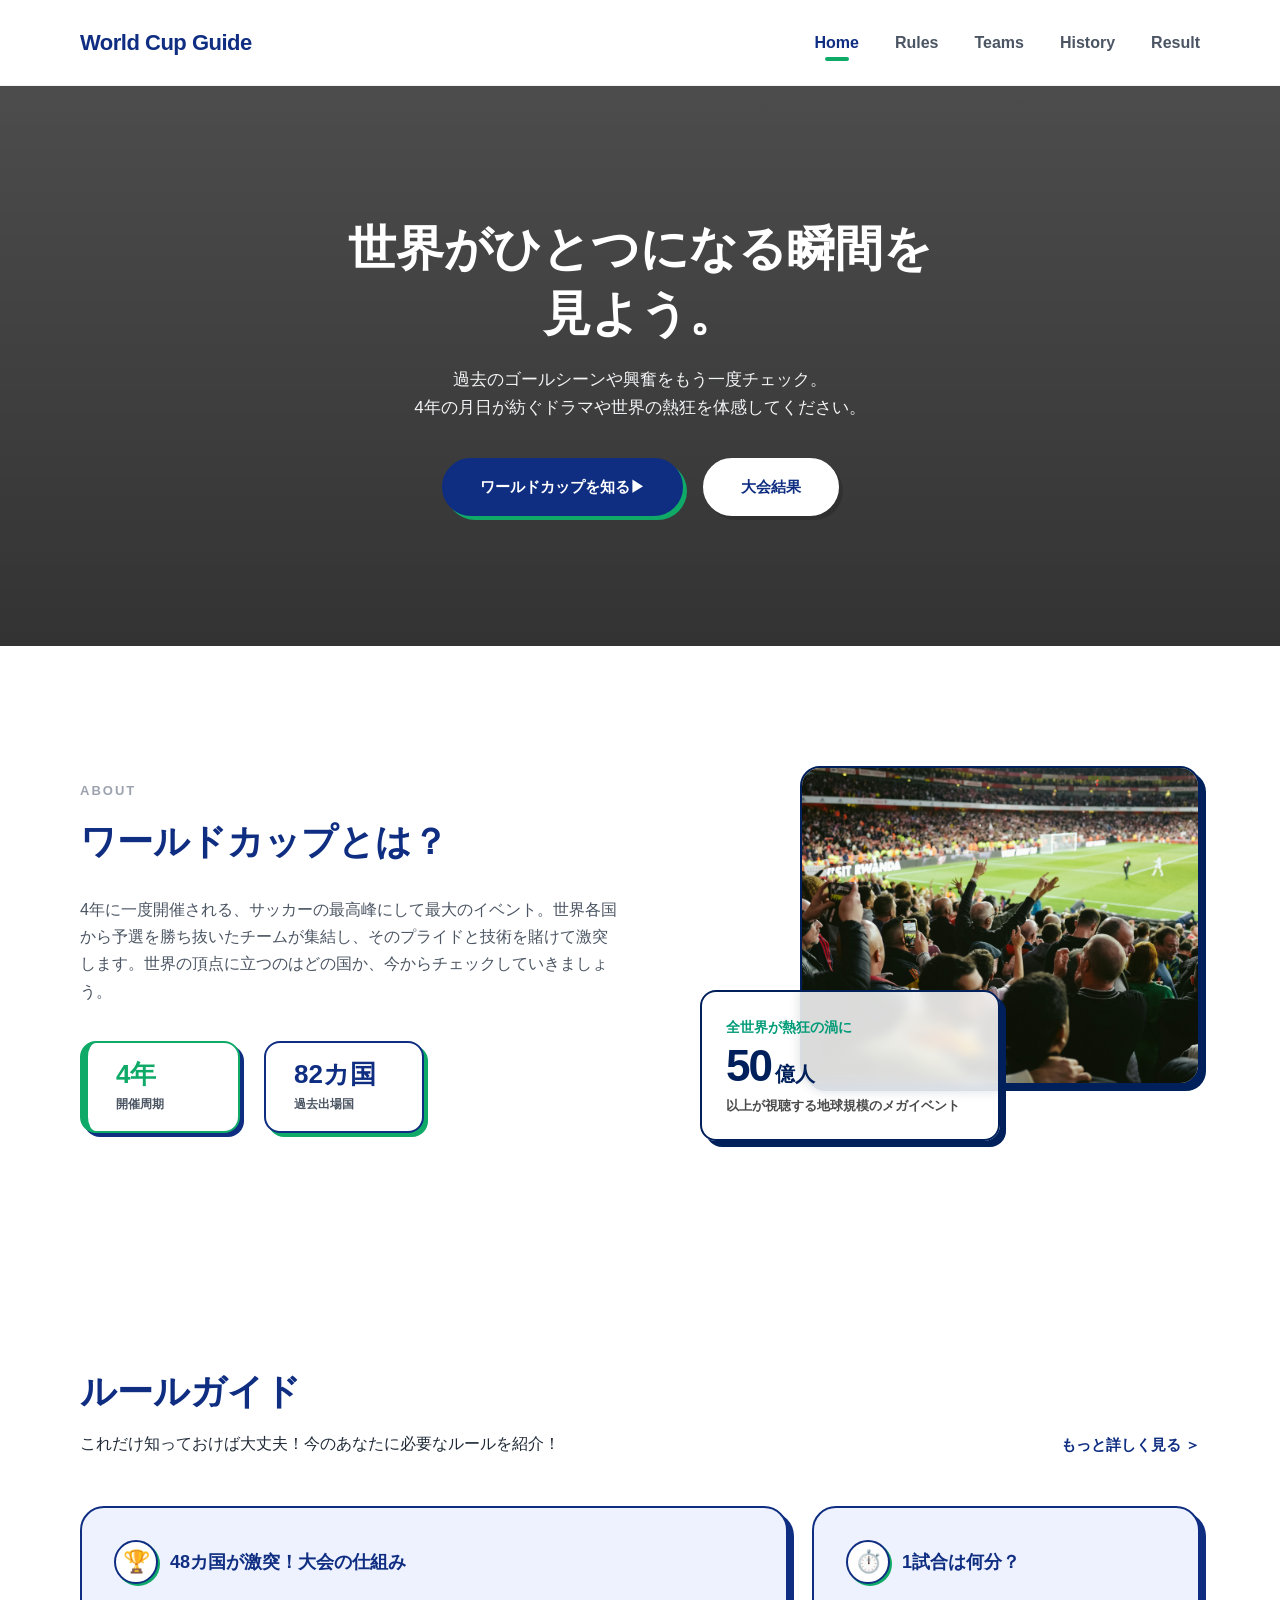
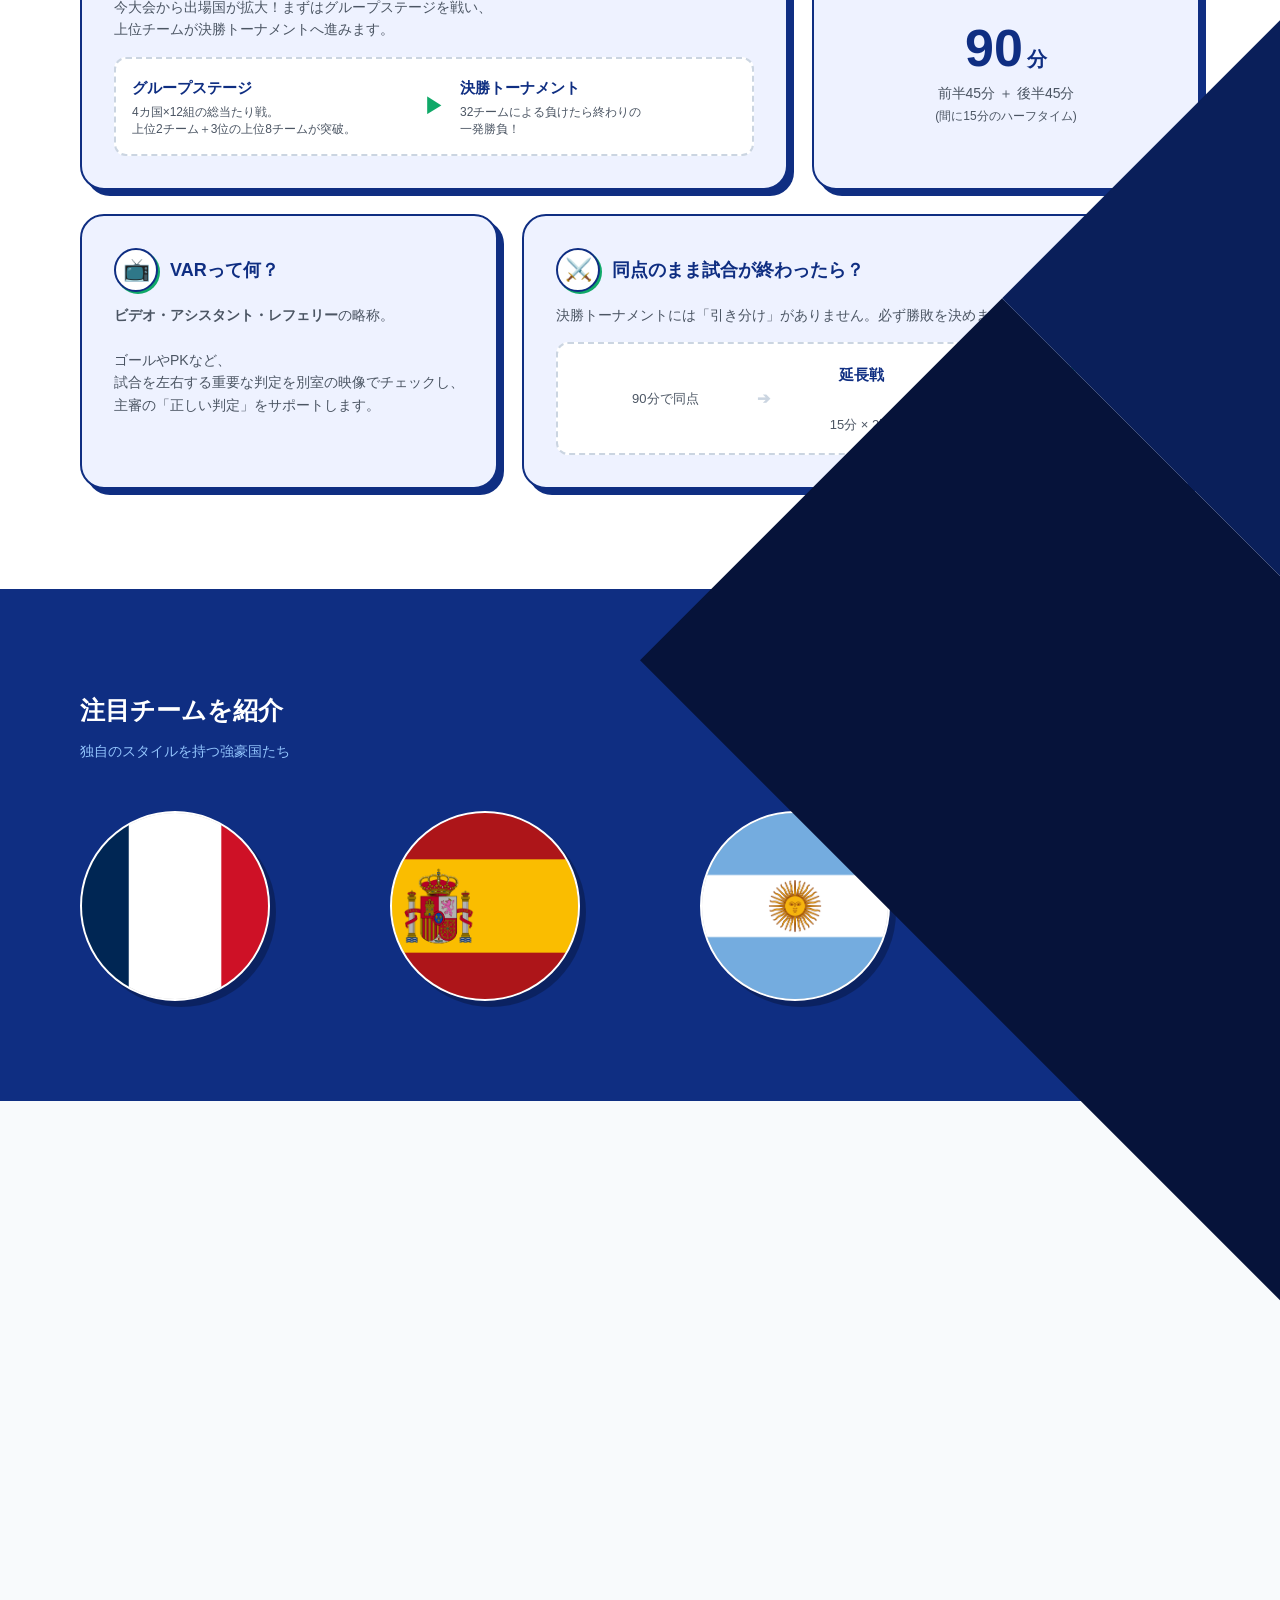
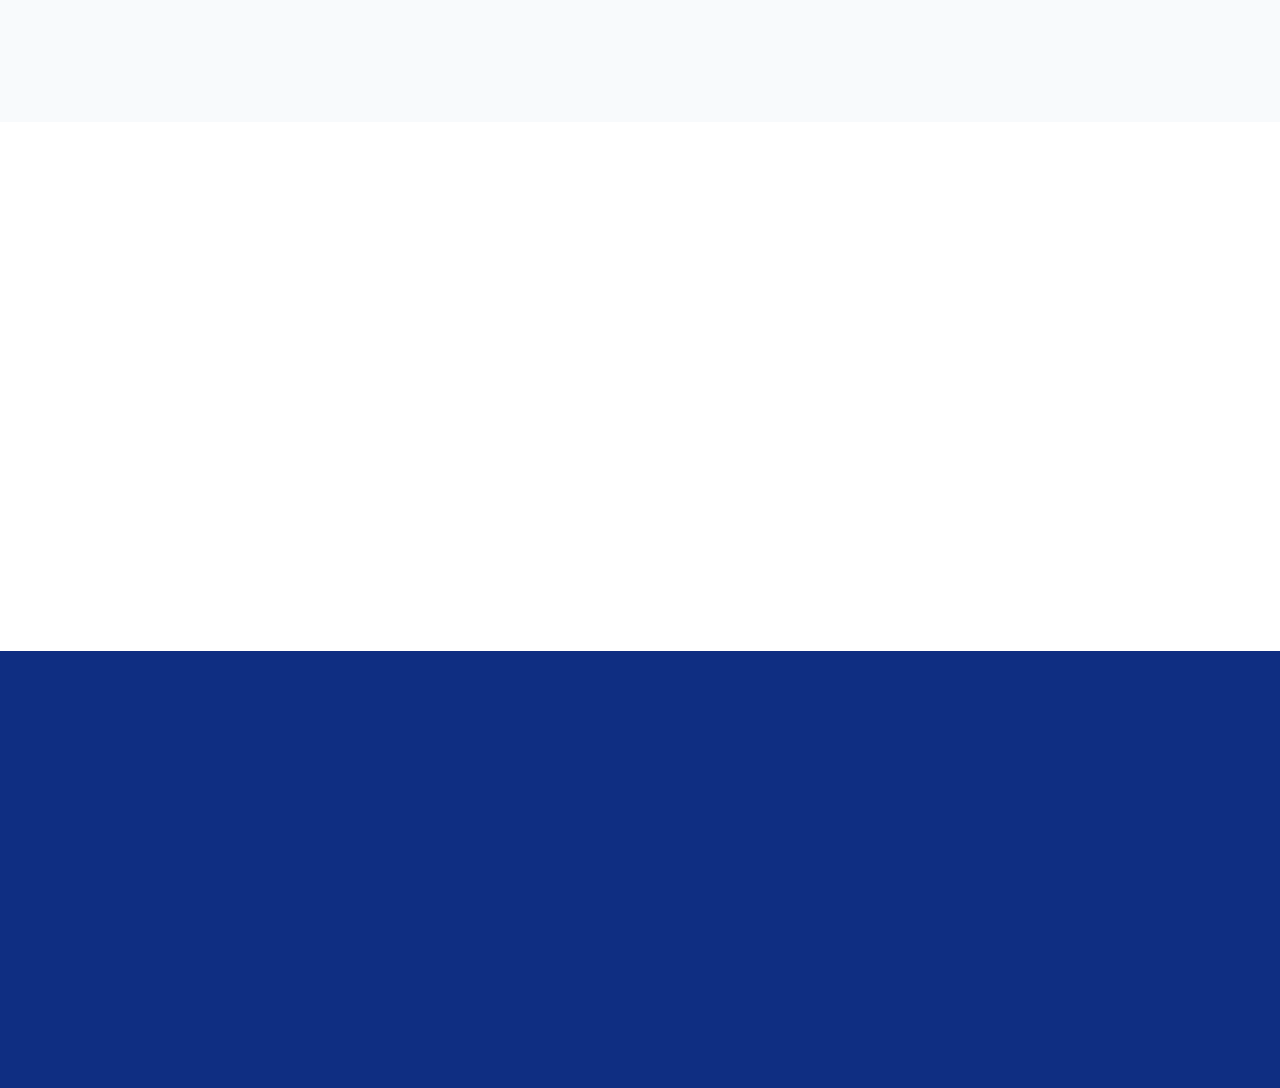
==== commit e352a379: "Add files via upload" ====
--- a/index.html
+++ b/index.html
@@ -87,7 +87,8 @@
                 </div>
 
                 <!-- ABOUTセクション：右側のビジュアルエリア -->
-                <div class="about-visual-container">
+                <!-- ★修正：ここに fade-in-up を追加しました -->
+                <div class="about-visual-container fade-in-up">
                     <div class="visual-large">
                         <img src="img/about-stadium.jpg" alt="ワールドカップのスタジアム">
                     </div>
@@ -116,7 +117,7 @@
             <div class="rule-grid">
                 <!-- 上段 -->
                 <div class="rule-row">
-                    <div class="solid-card card-long rule-card">
+                    <div class="solid-card card-long rule-card fade-in-up">
                         <div class="rule-card-header">
                             <span class="rule-icon">🏆</span>
                             <h3 class="rule-title">48カ国が激突！大会の仕組み</h3>
@@ -137,7 +138,7 @@
                         </div>
                     </div>
                     
-                    <div class="solid-card card-short rule-card">
+                    <div class="solid-card card-short rule-card fade-in-up" style="transition-delay: 0.1s;">
                         <div class="rule-card-header">
                             <span class="rule-icon">⏱️</span>
                             <h3 class="rule-title">1試合は何分？</h3>
@@ -151,7 +152,7 @@
 
                 <!-- 下段 -->
                 <div class="rule-row">
-                    <div class="solid-card card-short rule-card">
+                    <div class="solid-card card-short rule-card fade-in-up">
                         <div class="rule-card-header">
                             <span class="rule-icon">📺</span>
                             <h3 class="rule-title">VARって何？</h3>
@@ -161,7 +162,7 @@
                         </div>
                     </div>
 
-                    <div class="solid-card card-long rule-card">
+                    <div class="solid-card card-long rule-card fade-in-up" style="transition-delay: 0.1s;">
                         <div class="rule-card-header">
                             <span class="rule-icon">⚔️</span>
                             <h3 class="rule-title">同点のまま試合が終わったら？</h3>
@@ -198,17 +199,16 @@
                 </div>
                 
                 <div class="circle-grid">
-                    <!-- ★修正：featured-flag-itemクラスの追加と、alt属性を「国名」のみに変更しました -->
                     <div class="circle-image-placeholder fade-in-up featured-flag-item">
                         <img src="img/france.png" alt="フランス" class="round-flag">
                     </div>
-                    <div class="circle-image-placeholder fade-in-up featured-flag-item">
+                    <div class="circle-image-placeholder fade-in-up featured-flag-item" style="transition-delay: 0.1s;">
                         <img src="img/spain.png" alt="スペイン" class="round-flag">
                     </div>
-                    <div class="circle-image-placeholder fade-in-up featured-flag-item">
+                    <div class="circle-image-placeholder fade-in-up featured-flag-item" style="transition-delay: 0.2s;">
                         <img src="img/argentina.png" alt="アルゼンチン" class="round-flag">
                     </div>
-                    <div class="circle-image-placeholder fade-in-up featured-flag-item">
+                    <div class="circle-image-placeholder fade-in-up featured-flag-item" style="transition-delay: 0.3s;">
                         <img src="img/england.png" alt="イングランド" class="round-flag">
                     </div>
                 </div>
@@ -233,13 +233,14 @@
                 </div>
 
                 <div class="reason-cards-container">
-                    <div class="reason-card">
+                    <!-- ★修正：ここに fade-in-up と時間差（transition-delay）を追加しました -->
+                    <div class="reason-card fade-in-up">
                         <img src="img/reason1.jpg" alt="サッカーの手軽さ">
                     </div>
-                    <div class="reason-card">
+                    <div class="reason-card fade-in-up" style="transition-delay: 0.2s;">
                         <img src="img/reason2.jpg" alt="サッカーの情熱">
                     </div>
-                    <div class="reason-card">
+                    <div class="reason-card fade-in-up" style="transition-delay: 0.4s;">
                         <img src="img/reason3.jpg" alt="サッカーのドラマ性">
                     </div>
                 </div>
@@ -277,14 +278,12 @@
                         <li><a href="team.html">Teams</a></li>
                         <li><a href="history.html">History</a></li>
                         <li><a href="result.html">Result</a></li>
-                        <!-- ★修正：アニメーションが誤作動しない安全なダミーリンクの書き方に変更 -->
                         <li><a href="#" onclick="event.preventDefault(); alert('課題作成用のダミーリンクです。');">Support</a></li>
                     </ul>
                 </div>
                 <div class="footer-group">
                     <h3>お問い合わせ</h3>
                     <ul>
-                        <!-- ★修正：アニメーションが誤作動しない安全なダミーリンクの書き方に変更 -->
                         <li><a href="#" onclick="event.preventDefault(); alert('課題作成用のダミーリンクです。');">プライバシーポリシー</a></li>
                         <li><a href="#" onclick="event.preventDefault(); alert('課題作成用のダミーリンクです。');">利用規約</a></li>
                         <li><a href="#" onclick="event.preventDefault(); alert('課題作成用のダミーリンクです。');">FAQ</a></li>
@@ -295,9 +294,10 @@
     </footer>
 
     <!-- JSの読み込み -->
-    <script src="js/script.js?ver=2"></script>
-
-    <!-- ★追加：国旗のホバーツールチップ用のデータを自動設定するJavaScript -->
+    <!-- ※ブラウザのキャッシュをクリアするため、ver=3 にしています -->
+    <script src="js/script.js?ver=3"></script>
+
+    <!-- 国旗のホバーツールチップ用のデータを自動設定するJavaScript -->
     <script>
         document.addEventListener('DOMContentLoaded', () => {
             const flagContainers = document.querySelectorAll('.featured-flag-item');
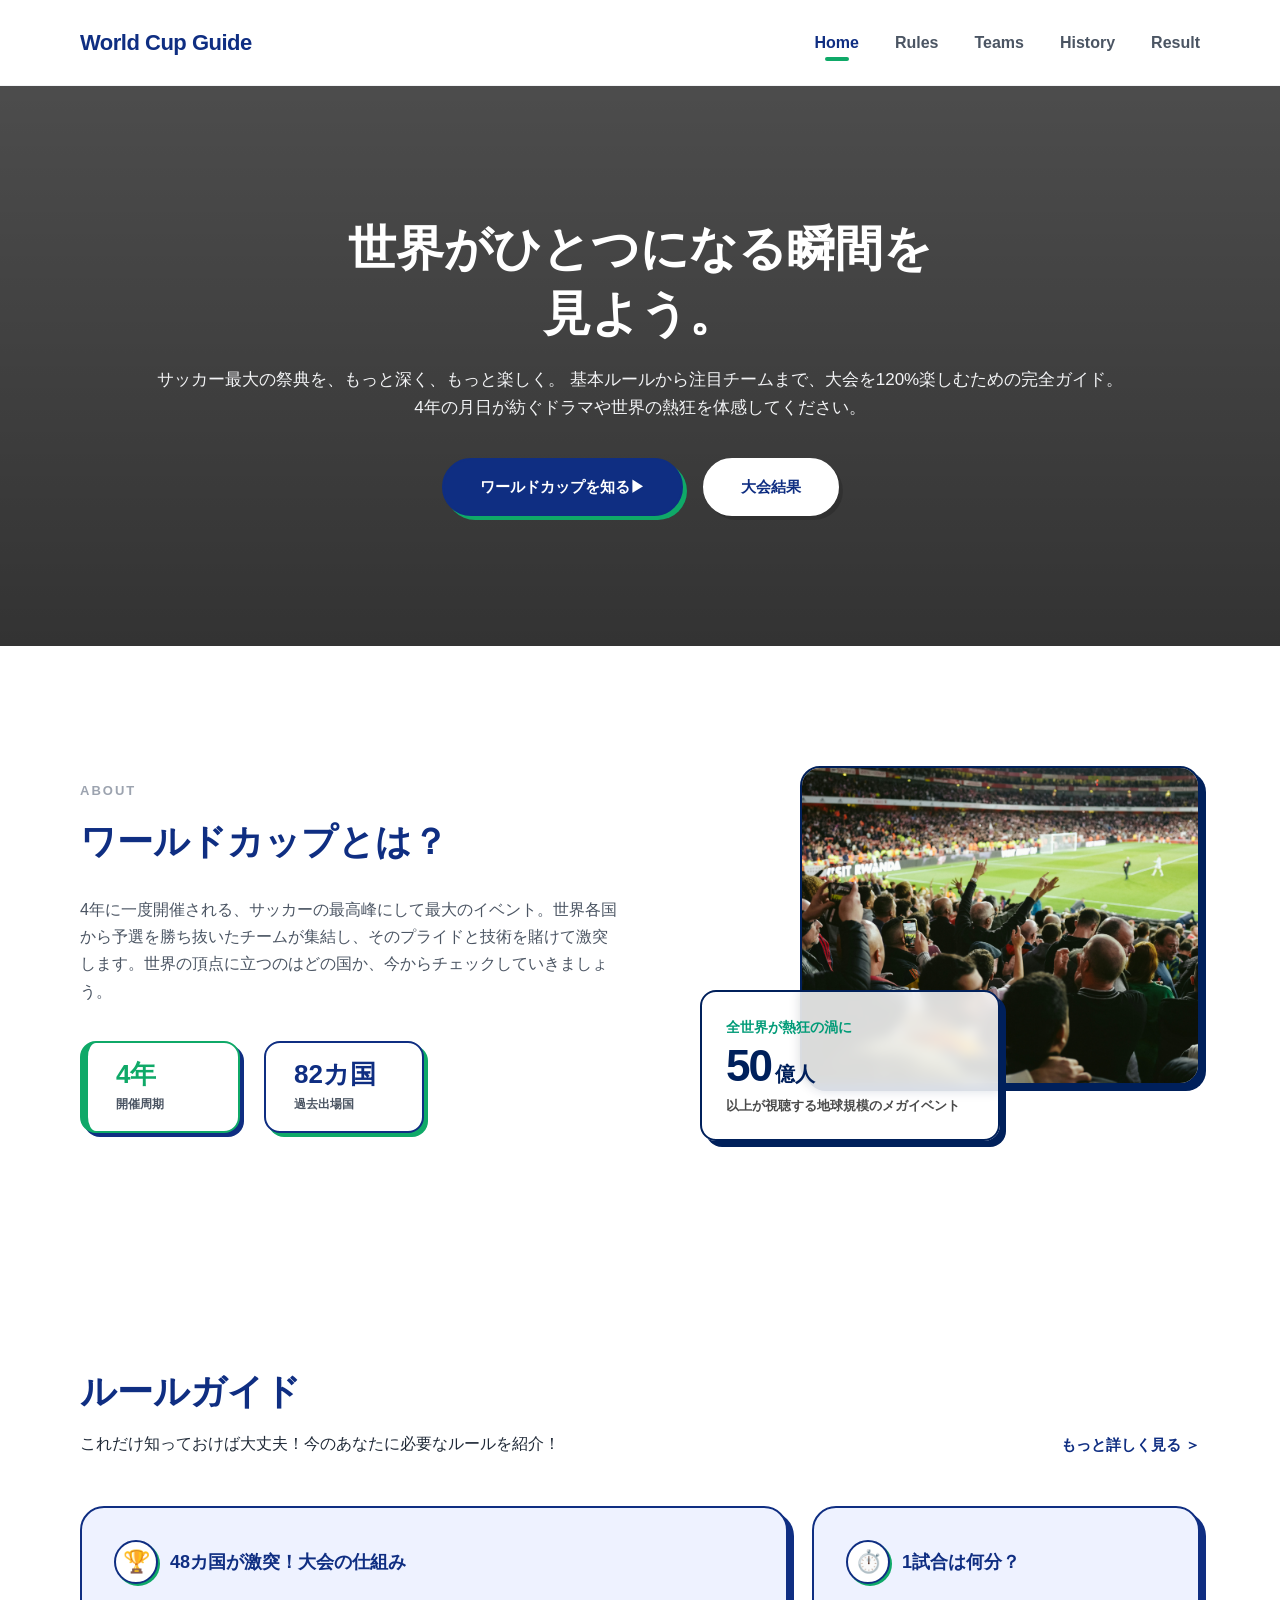
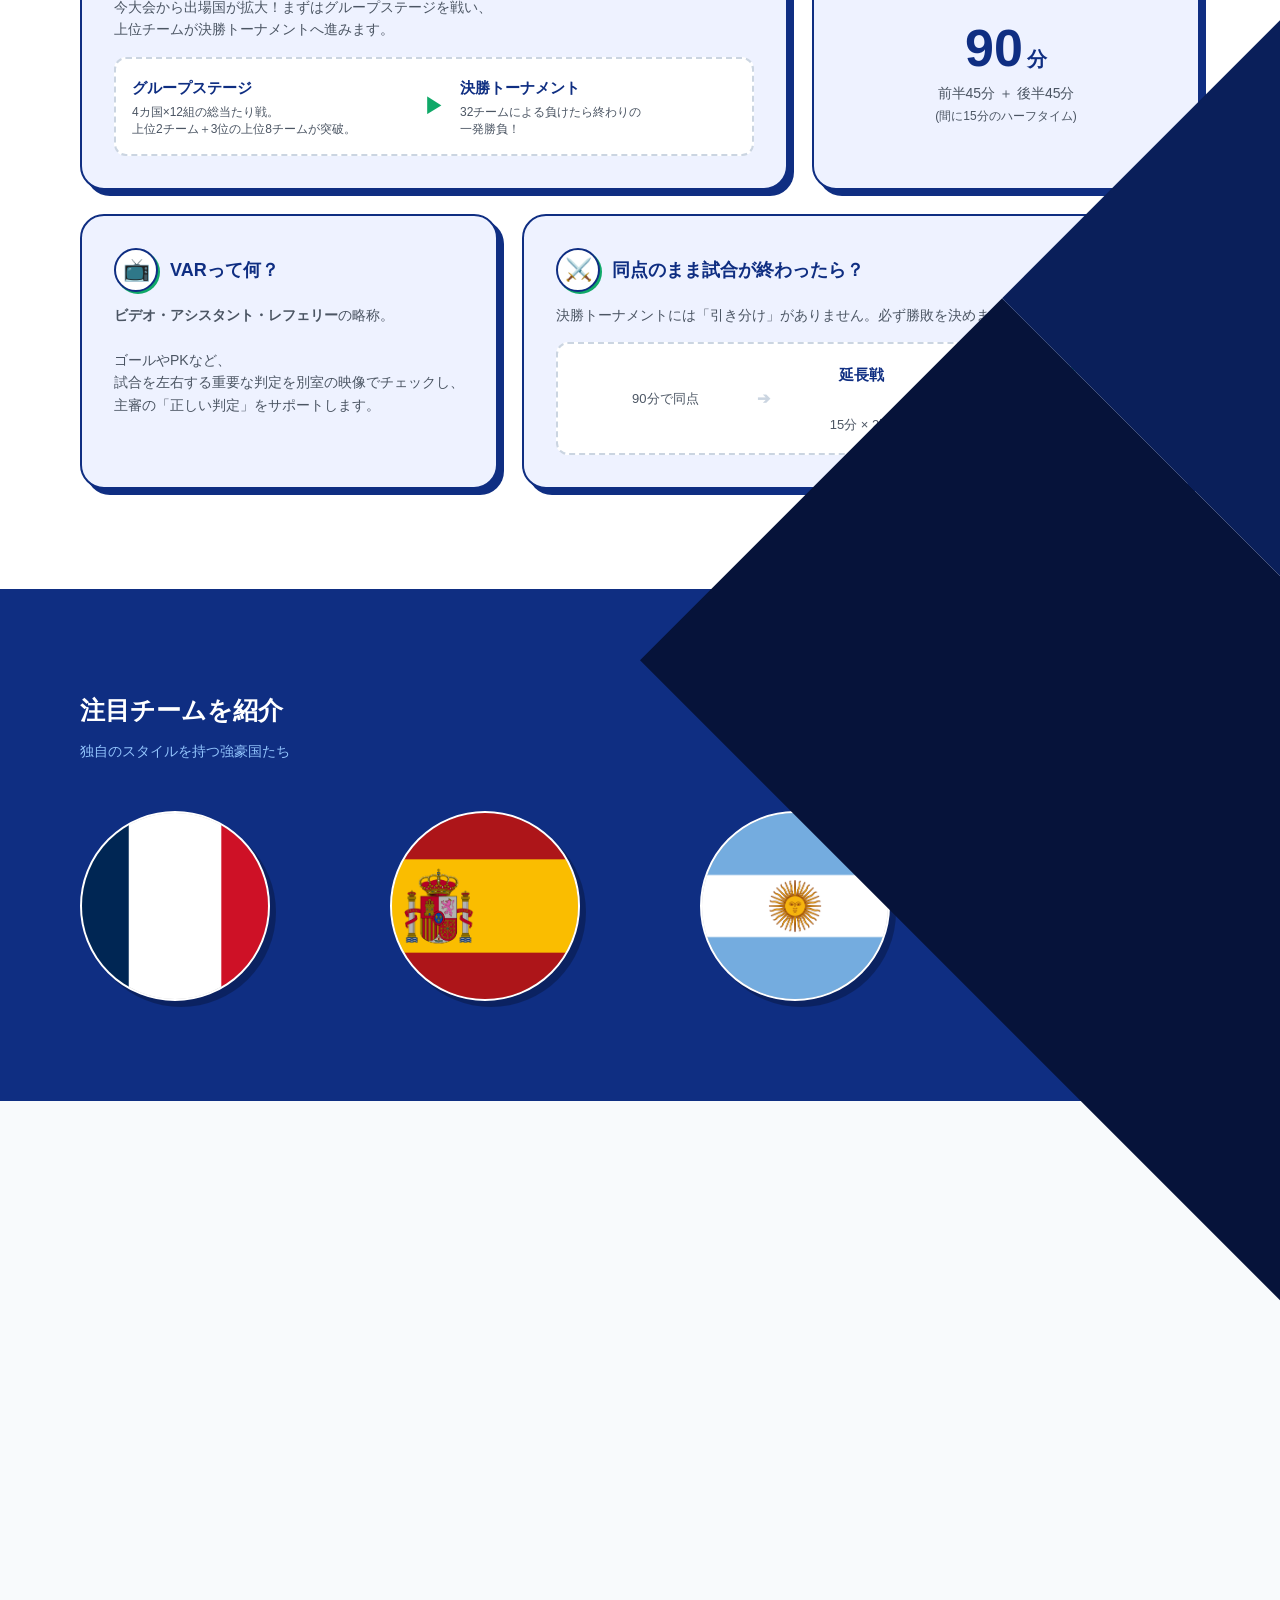
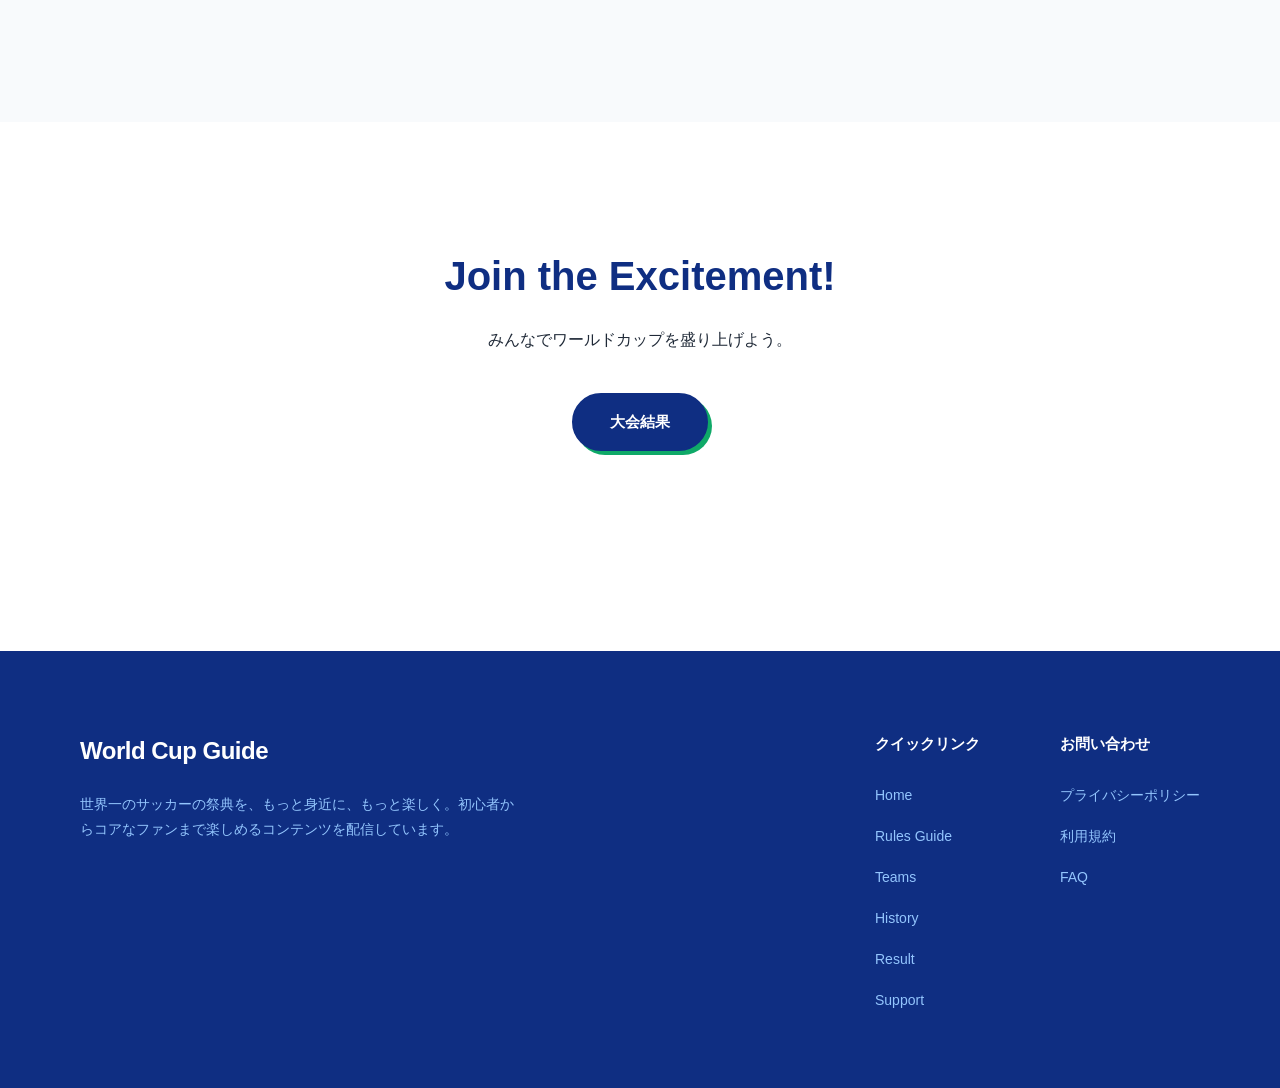
==== commit 142219bd: "Add files via upload" ====
--- a/index.html
+++ b/index.html
@@ -51,7 +51,8 @@
         <section class="hero">
             <div class="hero-content">
                 <h1 class="fade-in-up">世界がひとつになる瞬間を<br>見よう。</h1>
-                <p class="hero-sub fade-in-up">過去のゴールシーンや興奮をもう一度チェック。<br>4年の月日が紡ぐドラマや世界の熱狂を体感してください。</p>
+                <p class="hero-sub fade-in-up">サッカー最大の祭典を、もっと深く、もっと楽しく。
+基本ルールから注目チームまで、大会を120%楽しむための完全ガイド。<br>4年の月日が紡ぐドラマや世界の熱狂を体感してください。</p>
                 <div class="hero-buttons fade-in-up">
                     <a href="history.html" class="btn btn-primary">
                         ワールドカップを知る
--- a/css/style.css
+++ b/css/style.css
@@ -1258,4 +1258,189 @@
     width: 46px;
     height: 46px;
 }
-.sub-ranks .res-info { text-align: center; }+.sub-ranks .res-info { text-align: center; }
+
+/* 丸国旗をホバーしたときに「押せる感」を出す */
+.region-circle-item {
+    cursor: pointer;
+    transition: transform 0.2s ease, box-shadow 0.2s ease;
+}
+.region-circle-item:hover {
+    transform: scale(1.08) translateY(-5px);
+}
+
+/* ==========================================
+   プロ仕様モーダル（アニメーション＆差し色対応）
+========================================== */
+/* 背景の黒いオーバーレイ（すりガラス効果＋フェードイン） */
+.modal-overlay {
+    position: fixed;
+    top: 0; left: 0; width: 100%; height: 100%;
+    background: rgba(15, 23, 42, 0.7); /* 少し暗くリッチな色 */
+    backdrop-filter: blur(6px); /* 背景をぼかすプロ技 */
+    display: flex;
+    justify-content: center;
+    align-items: center;
+    z-index: 9999;
+    
+    /* アニメーションの初期状態（透明で見えない） */
+    opacity: 0;
+    visibility: hidden;
+    transition: opacity 0.3s ease, visibility 0.3s ease;
+}
+
+/* ★JSでこのクラスが付くと、フワッと表示される */
+.modal-overlay.is-active {
+    opacity: 1;
+    visibility: visible;
+}
+
+/* モーダルの白いカード本体 */
+.modal-content-pro {
+    background: #ffffff;
+    width: 90%;
+    max-width: 480px;
+    border-radius: 20px;
+    position: relative;
+    box-shadow: 0 20px 40px rgba(0,0,0,0.3);
+    overflow: hidden; /* カラーバーがはみ出ないように */
+    
+    /* アニメーションの初期状態（少し下に下がって、縮んでいる） */
+    transform: translateY(30px) scale(0.95);
+    opacity: 0;
+    /* 跳ねるような気持ちいい動き（cubic-bezier） */
+    transition: transform 0.4s cubic-bezier(0.175, 0.885, 0.32, 1.275), opacity 0.4s ease;
+}
+
+.modal-overlay.is-active .modal-content-pro {
+    transform: translateY(0) scale(1);
+    opacity: 1;
+}
+
+/* 差し色（テーマカラー）のバー */
+.modal-color-bar {
+    height: 8px;
+    width: 100%;
+    background-color: var(--theme-color, #3b82f6); /* JSから変数を受け取る */
+}
+
+/* 閉じるボタン（ホバーで回転する遊び心） */
+.modal-close-btn {
+    position: absolute;
+    top: 16px; right: 20px;
+    font-size: 26px;
+    background: #f1f5f9;
+    border: none;
+    width: 36px; height: 36px;
+    border-radius: 50%;
+    display: flex; align-items: center; justify-content: center;
+    cursor: pointer;
+    color: #64748b;
+    transition: all 0.2s ease;
+}
+.modal-close-btn:hover {
+    background: #e2e8f0;
+    color: #0f172a;
+    transform: rotate(90deg);
+}
+
+/* ヘッダー周り */
+.modal-header-pro {
+    display: flex;
+    align-items: center;
+    gap: 20px;
+    padding: 24px 30px 20px;
+}
+
+/* 国旗を少し大きく、差し色のオーラをまとう */
+/* 国旗を少し大きく、差し色のオーラをまとう */
+.flag-wrapper {
+    position: relative;
+    display: inline-flex; /* ★追加：中身の画像にピッタリと枠を合わせる */
+    width: 72px;          /* ★追加：画像のサイズと完全に一致させる */
+    height: 72px;         /* ★追加：画像のサイズと完全に一致させる */
+    flex-shrink: 0;       /* ★追加：レイアウト崩れで潰れないようにする */
+}
+
+.flag-wrapper::after {
+    content: '';
+    position: absolute;
+    top: -5px; left: -5px; right: -5px; bottom: -5px; /* 枠の広がり具合 */
+    border: 2px solid var(--theme-color, #e2e8f0);
+    border-radius: 50%;
+    opacity: 0.4;
+}
+
+.modal-flag-img-pro {
+    width: 100%;          /* ★変更：親枠の72pxにぴったり合わせる */
+    height: 100%;         /* ★変更：親枠の72pxにぴったり合わせる */
+    border-radius: 50%;
+    object-fit: cover;
+    box-shadow: 0 4px 10px rgba(0,0,0,0.1);
+    position: relative;
+    z-index: 1;
+    display: block;       /* ★追加：画像の下に自然にできる不要な隙間を消す */
+}
+
+.modal-title-area-pro {
+    display: flex;
+    flex-direction: column;
+    align-items: flex-start;
+    gap: 8px;
+}
+
+.modal-title-wrap {
+    display: flex;
+    align-items: baseline;
+    gap: 8px;
+}
+
+.modal-title-pro {
+    font-size: 24px;
+    font-weight: 800;
+    color: #0f172a;
+    margin: 0;
+}
+
+.modal-title-en-pro {
+    font-size: 13px;
+    color: var(--theme-color, #94a3b8); /* 英語名も差し色に */
+    font-weight: 700;
+    text-transform: uppercase;
+    letter-spacing: 0.05em;
+}
+
+/* 差し色の愛称バッジ */
+.modal-badge-pro {
+    font-size: 11px;
+    font-weight: 700;
+    padding: 4px 12px;
+    border-radius: 20px;
+    background: var(--theme-color, #1e293b);
+    color: #ffffff;
+    display: inline-block;
+}
+
+/* ボディ周り */
+.modal-body-pro {
+    padding: 0 30px 30px;
+}
+
+/* 差し色の左枠がついたユニフォーム情報 */
+.color-info-box-pro {
+    display: flex;
+    align-items: flex-start;
+    gap: 12px;
+    background: #f8fafc;
+    padding: 16px;
+    border-radius: 12px;
+    margin-bottom: 24px;
+    border-left: 5px solid var(--theme-color, #3b82f6);
+}
+
+.color-desc-pro, .modal-desc-pro {
+    font-size: 14px;
+    line-height: 1.7;
+    color: #334155;
+    margin: 0;
+}
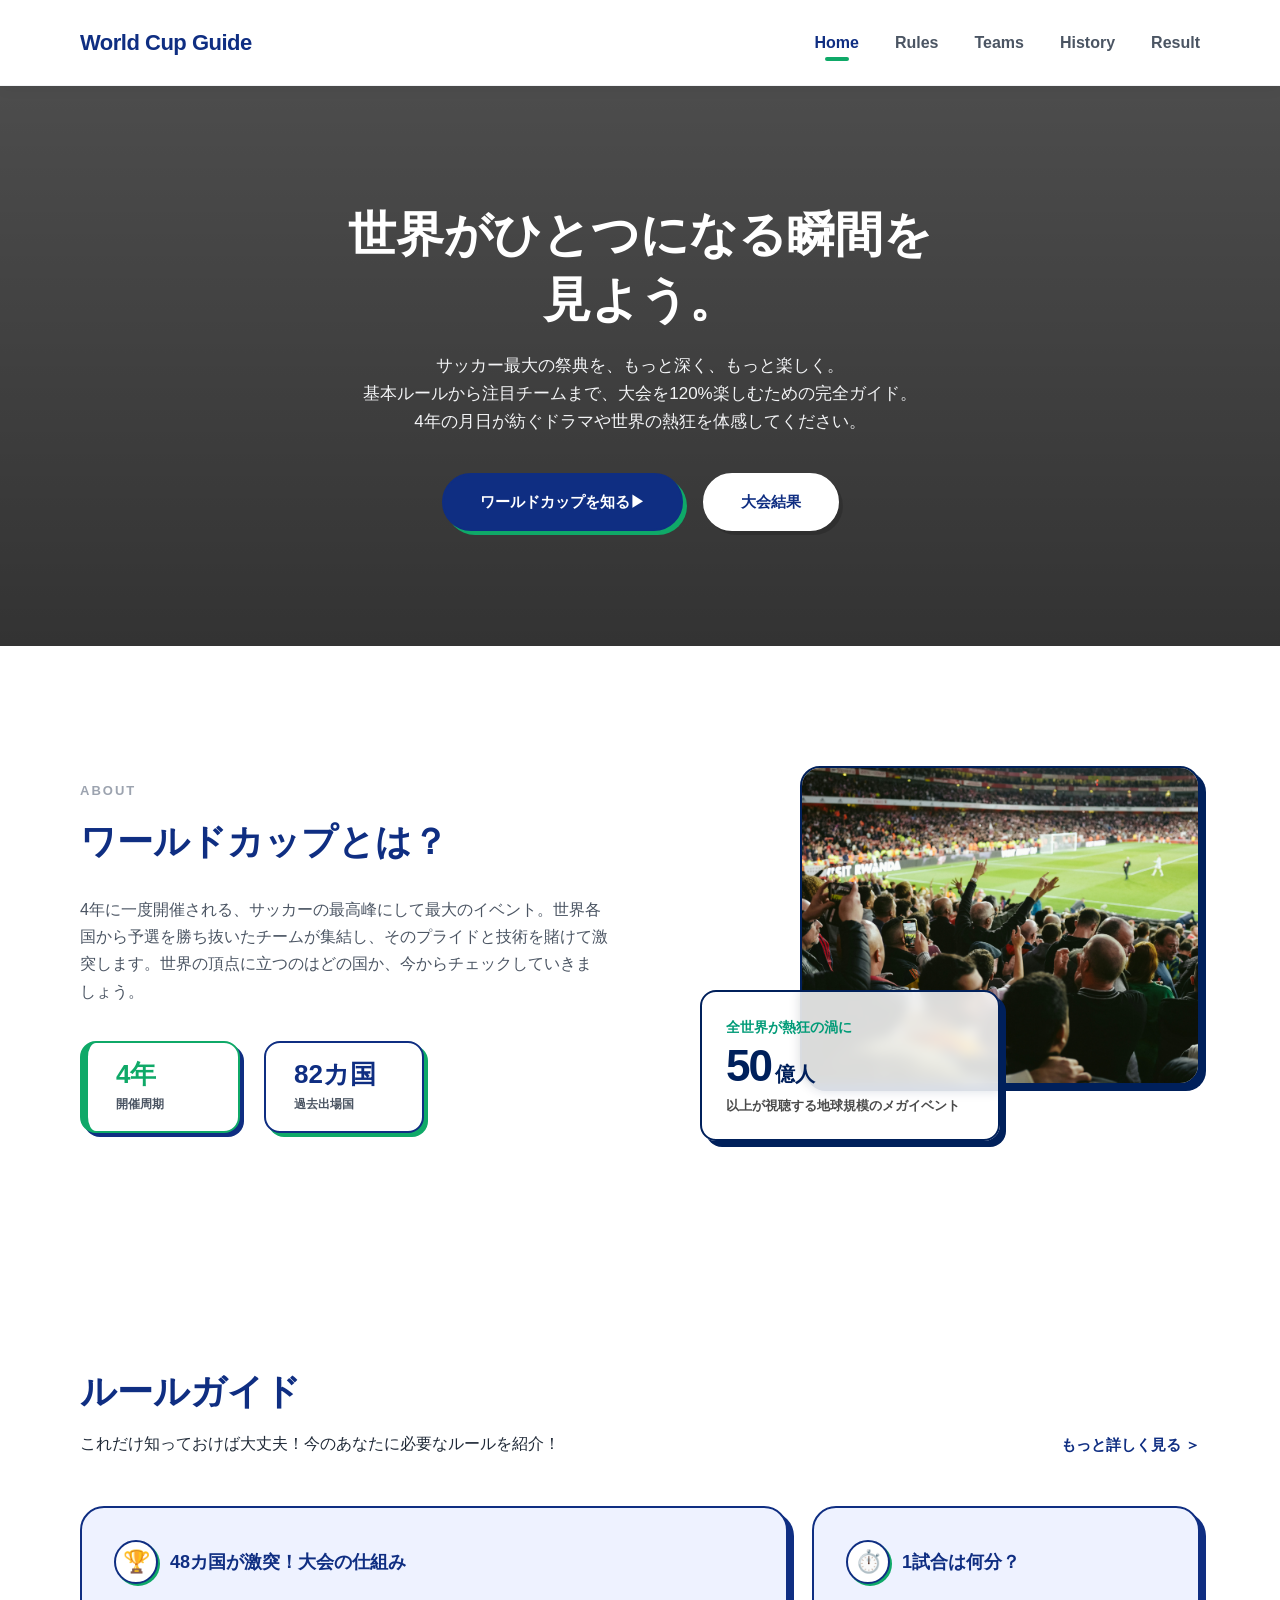
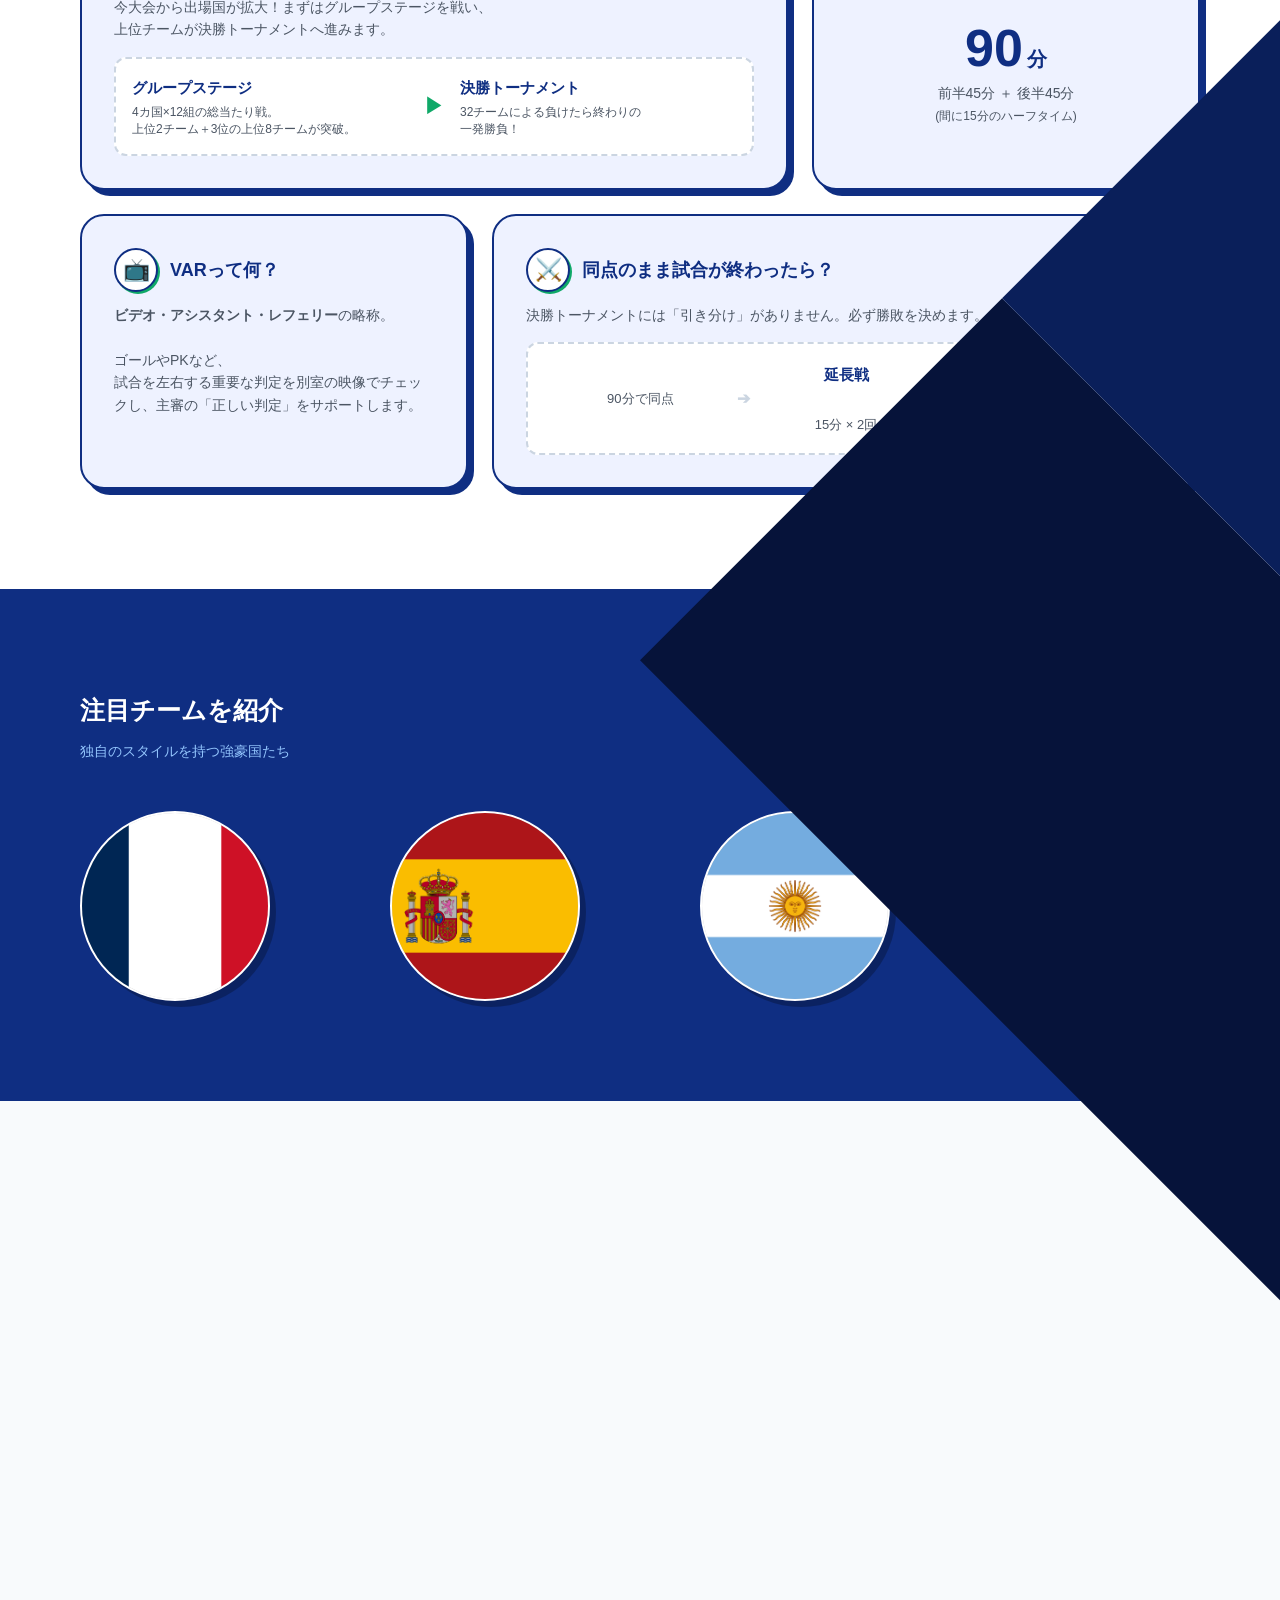
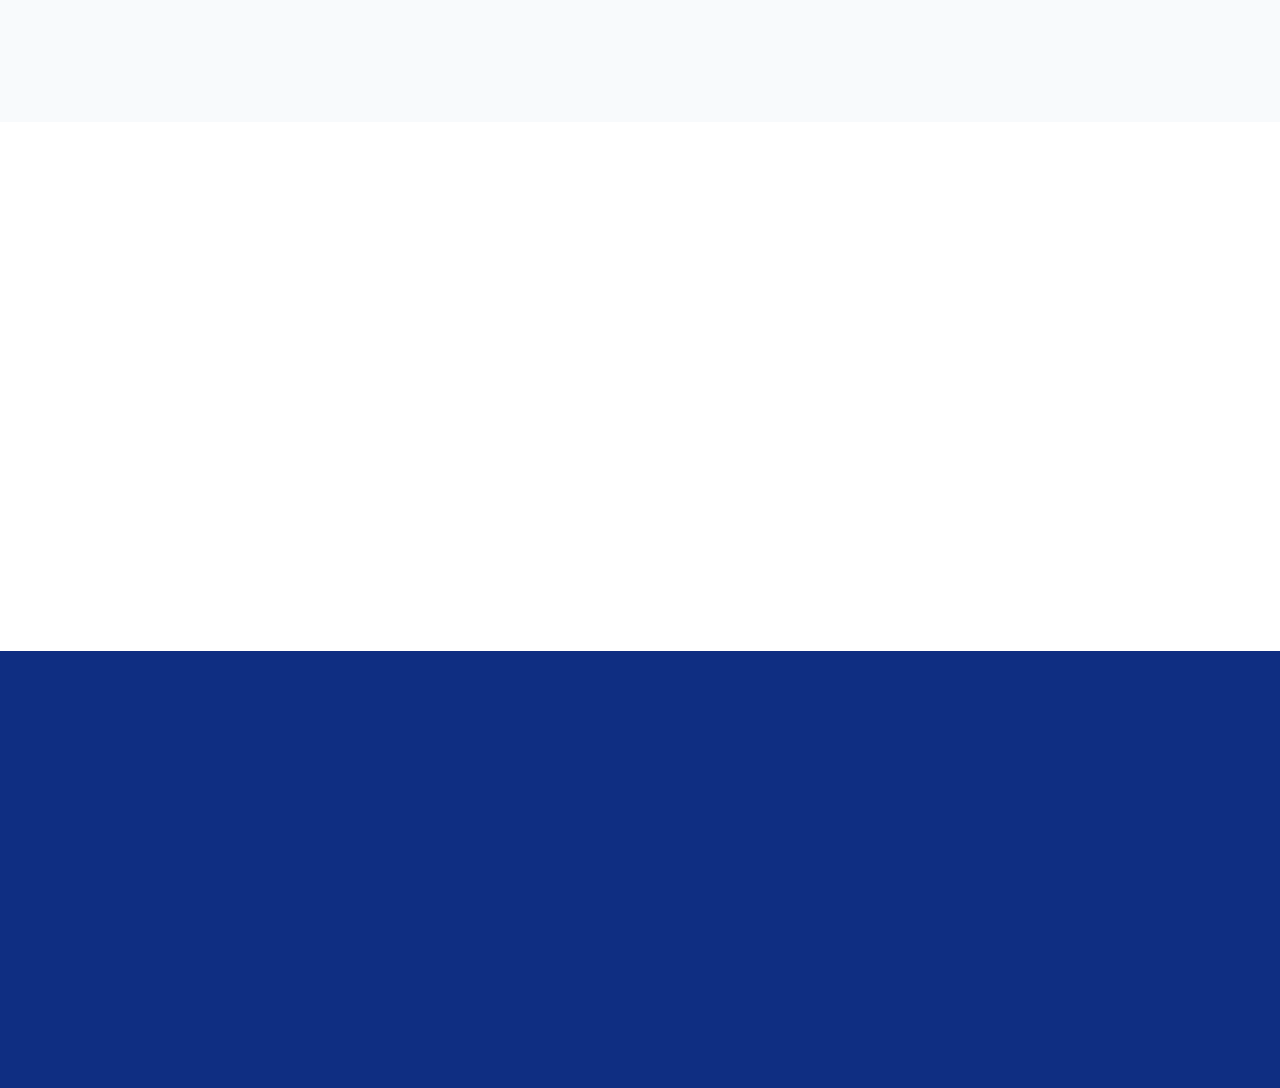
==== commit c9160ff7: "Add files via upload" ====
--- a/index.html
+++ b/index.html
@@ -4,14 +4,14 @@
     <meta charset="UTF-8">
     <meta name="viewport" content="width=device-width, initial-scale=1.0">
     <title>World Cup Guide</title>
-    <!-- CSSの読み込み -->
+    <!-- キャッシュ対策でバージョンを付与 -->
     <link rel="stylesheet" href="css/style.css?ver=43">
 </head>
 <body>
     <!-- ==========================================
       ページ遷移アニメーション用の帯
     =========================================== -->
-    <div class="page-transition-overlay">
+    <div class="page-transition-overlay" aria-hidden="true">
         <div class="transition-stripe stripe-1"></div>
         <div class="transition-stripe stripe-2"></div>
         <div class="transition-stripe stripe-3"></div>
@@ -20,15 +20,16 @@
     </div>
     
     <!-- ==========================================
-      ヘッダー（全ページ共通・Figma精密再現）
+      ヘッダー（ナビゲーション）
     =========================================== -->
     <header class="header">
         <div class="logo">World Cup Guide</div>
         
         <!-- PC用ナビゲーション -->
-        <nav class="nav-pc">
+        <nav class="nav-pc" aria-label="メインナビゲーション">
             <ul>
-                <li><a href="index.html" class="active">Home</a></li>
+                <!-- 現在のページを示す aria-current="page" を追加 -->
+                <li><a href="index.html" class="active" aria-current="page">Home</a></li>
                 <li><a href="rule.html">Rules</a></li>
                 <li><a href="team.html">Teams</a></li>
                 <li><a href="history.html">History</a></li>
@@ -37,7 +38,7 @@
         </nav>
 
         <!-- スマホ用ハンバーガーメニューアイコン -->
-        <button class="menu-btn" aria-label="メニューを開く">
+        <button class="menu-btn" aria-label="メニューを開く" aria-expanded="false">
             <span></span>
             <span></span>
             <span></span>
@@ -48,11 +49,14 @@
         <!-- ==========================================
           1. HEROエリア
         =========================================== -->
-        <section class="hero">
+        <section class="hero" aria-label="メインビジュアル">
             <div class="hero-content">
                 <h1 class="fade-in-up">世界がひとつになる瞬間を<br>見よう。</h1>
-                <p class="hero-sub fade-in-up">サッカー最大の祭典を、もっと深く、もっと楽しく。
-基本ルールから注目チームまで、大会を120%楽しむための完全ガイド。<br>4年の月日が紡ぐドラマや世界の熱狂を体感してください。</p>
+                <p class="hero-sub fade-in-up">
+                    サッカー最大の祭典を、もっと深く、もっと楽しく。<br>
+                    基本ルールから注目チームまで、大会を120%楽しむための完全ガイド。<br>
+                    4年の月日が紡ぐドラマや世界の熱狂を体感してください。
+                </p>
                 <div class="hero-buttons fade-in-up">
                     <a href="history.html" class="btn btn-primary">
                         ワールドカップを知る
@@ -66,11 +70,11 @@
         <!-- ==========================================
           2. 大会紹介（ワールドカップとは？）
         =========================================== -->
-        <section class="about-section">
+        <section class="about-section" aria-labelledby="about-heading">
             <div class="about-container">
                 <div class="about-text">
                     <span class="sub-label fade-in-up">ABOUT</span>
-                    <h2 class="fade-in-up">ワールドカップとは？</h2>
+                    <h2 id="about-heading" class="fade-in-up">ワールドカップとは？</h2>
                     <p class="about-desc fade-in-up">
                         4年に一度開催される、サッカーの最高峰にして最大のイベント。世界各国から予選を勝ち抜いたチームが集結し、そのプライドと技術を賭けて激突します。世界の頂点に立つのはどの国か、今からチェックしていきましょう。
                     </p>
@@ -88,10 +92,9 @@
                 </div>
 
                 <!-- ABOUTセクション：右側のビジュアルエリア -->
-                <!-- ★修正：ここに fade-in-up を追加しました -->
-                <div class="about-visual-container fade-in-up">
+                <div class="about-visual-container fade-in-up" aria-hidden="true">
                     <div class="visual-large">
-                        <img src="img/about-stadium.jpg" alt="ワールドカップのスタジアム">
+                        <img src="img/about-stadium.jpg" alt="熱狂するワールドカップのスタジアム">
                     </div>
                     
                     <div class="visual-small">
@@ -106,21 +109,22 @@
         <!-- ==========================================
           3. ルールガイド（変則4枚カードレイアウト）
         =========================================== -->
-        <section class="rule-guide-section">
+        <section class="rule-guide-section" aria-labelledby="rule-heading">
             <div class="section-header fade-in-up">
                 <div class="title-wrap">
-                    <h2>ルールガイド</h2>
+                    <h2 id="rule-heading">ルールガイド</h2>
                     <p>これだけ知っておけば大丈夫！今のあなたに必要なルールを紹介！</p>
                 </div>
-                <a href="rule.html" class="more-link">もっと詳しく見る <span class="arrow">＞</span></a>
+                <a href="rule.html" class="more-link">もっと詳しく見る <span class="arrow" aria-hidden="true">＞</span></a>
             </div>
             
             <div class="rule-grid">
                 <!-- 上段 -->
                 <div class="rule-row">
-                    <div class="solid-card card-long rule-card fade-in-up">
+                    <!-- 独立したコンテンツとして article タグに変更 -->
+                    <article class="solid-card card-long rule-card fade-in-up">
                         <div class="rule-card-header">
-                            <span class="rule-icon">🏆</span>
+                            <span class="rule-icon" aria-hidden="true">🏆</span>
                             <h3 class="rule-title">48カ国が激突！大会の仕組み</h3>
                         </div>
                         <div class="rule-card-content">
@@ -130,55 +134,55 @@
                                     <strong>グループステージ</strong>
                                     <span>4カ国×12組の総当たり戦。<br>上位2チーム＋3位の上位8チームが突破。</span>
                                 </div>
-                                <div class="flow-arrow">▶︎</div>
+                                <div class="flow-arrow" aria-hidden="true">▶︎</div>
                                 <div class="flow-step">
                                     <strong>決勝トーナメント</strong>
                                     <span>32チームによる負けたら終わりの<br>一発勝負！</span>
                                 </div>
                             </div>
                         </div>
-                    </div>
+                    </article>
                     
-                    <div class="solid-card card-short rule-card fade-in-up" style="transition-delay: 0.1s;">
+                    <article class="solid-card card-short rule-card fade-in-up" style="transition-delay: 0.1s;">
                         <div class="rule-card-header">
-                            <span class="rule-icon">⏱️</span>
+                            <span class="rule-icon" aria-hidden="true">⏱️</span>
                             <h3 class="rule-title">1試合は何分？</h3>
                         </div>
                         <div class="rule-card-content center-content">
                             <div class="time-big">90<span class="time-small">分</span></div>
                             <p class="rule-desc">前半45分 ＋ 後半45分<br><span style="font-size: 12px;">(間に15分のハーフタイム)</span></p>
                         </div>
-                    </div>
+                    </article>
                 </div>
 
                 <!-- 下段 -->
                 <div class="rule-row">
-                    <div class="solid-card card-short rule-card fade-in-up">
+                    <article class="solid-card card-short rule-card fade-in-up">
                         <div class="rule-card-header">
-                            <span class="rule-icon">📺</span>
+                            <span class="rule-icon" aria-hidden="true">📺</span>
                             <h3 class="rule-title">VARって何？</h3>
                         </div>
                         <div class="rule-card-content">
                             <p class="rule-desc"><strong>ビデオ・アシスタント・レフェリー</strong>の略称。<br><br>ゴールやPKなど、試合を左右する重要な判定を別室の映像でチェックし、主審の「正しい判定」をサポートします。</p>
                         </div>
-                    </div>
-
-                    <div class="solid-card card-long rule-card fade-in-up" style="transition-delay: 0.1s;">
+                    </article>
+
+                    <article class="solid-card card-long rule-card fade-in-up" style="transition-delay: 0.1s;">
                         <div class="rule-card-header">
-                            <span class="rule-icon">⚔️</span>
+                            <span class="rule-icon" aria-hidden="true">⚔️</span>
                             <h3 class="rule-title">同点のまま試合が終わったら？</h3>
                         </div>
                         <div class="rule-card-content">
                             <p class="rule-desc">決勝トーナメントには「引き分け」がありません。必ず勝敗を決めます。</p>
                             <div class="pk-flow">
                                 <div class="pk-step">90分で同点</div>
-                                <div class="pk-arrow">➔</div>
+                                <div class="pk-arrow" aria-hidden="true">➔</div>
                                 <div class="pk-step"><strong>延長戦</strong><br>15分 × 2回</div>
-                                <div class="pk-arrow">➔</div>
+                                <div class="pk-arrow" aria-hidden="true">➔</div>
                                 <div class="pk-step highlight-step"><strong>PK戦</strong><br>キッカー5人〜</div>
                             </div>
                         </div>
-                    </div>
+                    </article>
                 </div>
             </div>
         </section>
@@ -186,12 +190,12 @@
        <!-- ==========================================
           4. 注目チームセクション
         =========================================== -->
-        <section class="teams-section">
+        <section class="teams-section" aria-labelledby="teams-heading">
             <div class="teams-container">
                 
                 <div class="fade-in-up" style="display: flex; justify-content: space-between; align-items: flex-end; margin-bottom: 48px;">
                     <div>
-                        <h2 style="font-size: 25px; font-weight: 800; margin-bottom: 8px; color: #ffffff;">注目チームを紹介</h2>
+                        <h2 id="teams-heading" style="font-size: 25px; font-weight: 800; margin-bottom: 8px; color: #ffffff;">注目チームを紹介</h2>
                         <p style="font-size: 14px; color: #93c5fd;">独自のスタイルを持つ強豪国たち</p>
                     </div>
                     <a href="team.html" style="font-size: 12px; font-weight: bold; color: #ffffff; text-decoration: none;">
@@ -220,12 +224,12 @@
         <!-- ==========================================
           5. なぜ、サッカーは世界中で愛されるのか？（階段状カード）
         =========================================== -->
-        <section class="why-section">
+        <section class="why-section" aria-labelledby="why-heading">
             <div class="why-container">
                 <div class="why-text">
-                    <h2 class="fade-in-up">
+                    <h2 id="why-heading" class="fade-in-up">
                         なぜ、サッカーは世界中<br>で愛されるのか？
-                        <span class="green-deco-line"></span>
+                        <span class="green-deco-line" aria-hidden="true"></span>
                     </h2>
                     <p class="why-desc fade-in-up">
                         ボール一つで始められる手軽さ、言葉が通じなくても繋がれる情熱。そして試合終了のホイッスルが鳴るまで何が起こるか分からないドラマ性。それらすべてが、人々を魅了し続ける理由です。
@@ -234,15 +238,14 @@
                 </div>
 
                 <div class="reason-cards-container">
-                    <!-- ★修正：ここに fade-in-up と時間差（transition-delay）を追加しました -->
                     <div class="reason-card fade-in-up">
-                        <img src="img/reason1.jpg" alt="サッカーの手軽さ">
+                        <img src="img/reason1.jpg" alt="公園でサッカーを楽しむ子どもたち">
                     </div>
                     <div class="reason-card fade-in-up" style="transition-delay: 0.2s;">
-                        <img src="img/reason2.jpg" alt="サッカーの情熱">
+                        <img src="img/reason2.jpg" alt="スタジアムで熱狂するサポーター">
                     </div>
                     <div class="reason-card fade-in-up" style="transition-delay: 0.4s;">
-                        <img src="img/reason3.jpg" alt="サッカーのドラマ性">
+                        <img src="img/reason3.jpg" alt="劇的なゴールを喜ぶ選手たち">
                     </div>
                 </div>
             </div>
@@ -251,15 +254,15 @@
         <!-- ==========================================
           6. FINAL CTA
         =========================================== -->
-        <section class="final-cta fade-in-up">
+        <section class="final-cta fade-in-up" aria-label="アクション喚起">
             <h2>Join the Excitement!</h2>
             <p>みんなでワールドカップを盛り上げよう。</p>
             <a href="result.html" class="btn btn-primary">大会結果</a>
         </section>
     </main>
 
-<!-- ==========================================
-      フッター（全ページ共通）
+    <!-- ==========================================
+      フッター
     =========================================== -->
     <footer class="footer">
         <div class="footer-container">
@@ -294,21 +297,9 @@
         </div>
     </footer>
 
-    <!-- JSの読み込み -->
-    <!-- ※ブラウザのキャッシュをクリアするため、ver=3 にしています -->
+    <!-- ==========================================
+      JavaScriptの読み込み
+    =========================================== -->
     <script src="js/script.js?ver=3"></script>
-
-    <!-- 国旗のホバーツールチップ用のデータを自動設定するJavaScript -->
-    <script>
-        document.addEventListener('DOMContentLoaded', () => {
-            const flagContainers = document.querySelectorAll('.featured-flag-item');
-            flagContainers.forEach(item => {
-                const img = item.querySelector('img');
-                if (img && img.alt) {
-                    item.setAttribute('data-name', img.alt);
-                }
-            });
-        });
-    </script>
 </body>
 </html>
--- a/css/style.css
+++ b/css/style.css
@@ -1,5 +1,5 @@
 /* ==========================================================================
-   1. デザインシステム・リセット (全ページ共通)
+   1. デザインシステム・リセット & タイポグラフィ (全ページ共通)
    ========================================================================== */
 * {
     margin: 0;
@@ -30,6 +30,28 @@
     background-color: #ffffff;
     line-height: 1.7;
     overflow-x: hidden;
+    
+    /* ▼ 日本語の改行最適化（全体ベース） ▼ */
+    line-break: strict;
+    overflow-wrap: break-word;
+}
+
+/* 見出しはバランス良く中央で改行させる（短い単語の孤立を防ぐ） */
+h1, h2, h3, .group-title {
+    text-wrap: balance;
+    word-break: keep-all;
+    overflow-wrap: anywhere;
+}
+
+/* 中央揃えのテキストは行の長さを均等にして孤立文字を防ぐ */
+.hero-sub, .final-cta p, .subpage-hero p {
+    text-wrap: balance;
+    word-break: normal;
+}
+
+/* 段落の最後の1〜2文字だけがポツンと改行される（孤立する）のを防ぐ */
+p {
+    text-wrap: pretty;
 }
 
 a {
@@ -97,32 +119,12 @@
     cursor: pointer;
     transition: transform 0.2s ease, box-shadow 0.2s ease, background-color 0.2s ease;
 }
-
-.btn-primary {
-    background-color: var(--color-primary);
-    color: #ffffff;
-    border: 2px solid var(--color-primary);
-    box-shadow: 4px 4px 0px var(--color-accent);
-}
-
-.btn-primary:hover {
-    transform: translate(-2px, -2px);
-    box-shadow: 6px 6px 0px var(--color-accent);
-    background-color: var(--color-primary-dark);
-}
-
-.btn-secondary {
-    background-color: #ffffff;
-    color: var(--color-primary);
-    border: 2px solid #ffffff;
-    box-shadow: 4px 4px 0px rgba(0, 0, 0, 0.15);
-}
-
-.btn-secondary:hover {
-    transform: translate(-2px, -2px);
-    box-shadow: 6px 6px 0px rgba(0, 0, 0, 0.15);
-    background-color: #f3f4f6;
-}
+.btn-primary { background-color: var(--color-primary); color: #ffffff; border: 2px solid var(--color-primary); box-shadow: 4px 4px 0px var(--color-accent); }
+.btn-primary:hover { transform: translate(-2px, -2px); box-shadow: 6px 6px 0px var(--color-accent); background-color: var(--color-primary-dark); }
+.btn-secondary { background-color: #ffffff; color: var(--color-primary); border: 2px solid #ffffff; box-shadow: 4px 4px 0px rgba(0, 0, 0, 0.15); }
+.btn-secondary:hover { transform: translate(-2px, -2px); box-shadow: 6px 6px 0px rgba(0, 0, 0, 0.15); background-color: #f3f4f6; }
+.btn-primary .btn-icon { transition: transform 0.3s; display: inline-block; }
+.btn-primary:hover .btn-icon { transform: translateX(5px); }
 
 /* ヘッダー */
 .header {
@@ -130,212 +132,67 @@
     justify-content: space-between;
     align-items: center;
     padding: 24px 80px;
-    background-color: #ffffff;
+    background: rgba(255, 255, 255, 0.92);
+    backdrop-filter: blur(10px);
     position: sticky;
     top: 0;
     z-index: 1000;
     border-bottom: 1px solid #f3f4f6;
-}
-
-.header .logo {
-    font-size: 22px;
-    font-weight: 800;
-    color: var(--color-primary);
-    letter-spacing: -0.5px;
-    z-index: 1001;
-    position: relative;
-}
-
-.header nav ul {
-    display: flex;
-    gap: 36px;
-}
-
-.header nav a {
-    font-weight: bold;
-    color: var(--color-text-sub);
-    font-size: 16px;
-    position: relative;
-    padding: 6px 0;
-}
-
-.header nav a:hover,
-.header nav a.active {
-    color: var(--color-primary);
-}
-
-.header nav a.active::after {
-    content: '';
-    position: absolute;
-    bottom: -4px;
-    left: 50%;
-    transform: translateX(-50%);
-    width: 24px;
-    height: 4px;
-    background-color: var(--color-accent);
-    border-radius: 2px;
-}
-
-/* スマホ用ハンバーガーボタン */
-.menu-btn {
-    display: none;
-    background: none;
-    border: none;
-    cursor: pointer;
-    flex-direction: column;
-    gap: 6px;
-    z-index: 1001;
-    position: relative;
-}
-
-.menu-btn span {
-    display: block;
-    width: 25px;
-    height: 3px;
-    background-color: var(--color-primary);
-    border-radius: 2px;
-    transition: transform 0.3s ease, opacity 0.3s ease;
-}
+    box-shadow: 0 2px 15px rgba(0,0,0,0.05);
+}
+.header .logo { font-size: 22px; font-weight: 800; color: var(--color-primary); letter-spacing: -0.5px; z-index: 1001; position: relative; }
+.header nav ul { display: flex; gap: 36px; }
+.header nav a { font-weight: bold; color: var(--color-text-sub); font-size: 16px; position: relative; padding: 6px 0; }
+.header nav a:hover, .header nav a.active { color: var(--color-primary); }
+.header nav a.active::after { content: ''; position: absolute; bottom: -4px; left: 50%; transform: translateX(-50%); width: 24px; height: 4px; background-color: var(--color-accent); border-radius: 2px; }
+
+.menu-btn { display: none; background: none; border: none; cursor: pointer; flex-direction: column; gap: 6px; z-index: 1001; position: relative; }
+.menu-btn span { display: block; width: 25px; height: 3px; background-color: var(--color-primary); border-radius: 2px; transition: transform 0.3s ease, opacity 0.3s ease; }
 
 /* フッター */
-.footer {
-    background-color: var(--color-primary);
-    color: #ffffff;
-    padding: 80px 80px 60px 80px;
-    margin-top: 80px;
-}
-
-.footer-container {
-    max-width: 1200px;
-    margin: 0 auto;
-    display: flex;
-    justify-content: space-between;
-    gap: 80px;
-}
-
-.footer-brand {
-    flex: 1.2;
-    max-width: 440px;
-}
-
-.footer-logo {
-    font-size: 24px;
-    font-weight: 800;
-    margin-bottom: 20px;
-    letter-spacing: -0.5px;
-}
-
-.footer-desc {
-    color: #93c5fd;
-    font-size: 14px;
-    line-height: 1.8;
-}
-
-.footer-nav-groups {
-    flex: 1.5;
-    display: flex;
-    justify-content: flex-end;
-    gap: 80px;
-}
-
-.footer-group h3 {
-    font-size: 15px;
-    font-weight: bold;
-    margin-bottom: 24px;
-    color: #ffffff;
-}
-
-.footer-group ul li {
-    margin-bottom: 14px;
-}
-
-.footer-group a {
-    color: #93c5fd;
-    font-size: 14px;
-}
-
-.footer-group a:hover {
-    color: #ffffff;
-}
-
-/* ==========================================================================
-   3. HEROエリア（Home用） ＆ サブページ用ヒーローヘッダー
-   ========================================================================== */
-/* Home用ヒーロー */
-.hero {
-    height: 560px;
-    background-image: linear-gradient(rgba(0, 0, 0, 0.4), rgba(0, 0, 0, 0.6)), url('../img/hero-bg.jpg');
-    background-color: #7f7f7f;
-    background-size: cover;
-    background-position: center;
-    background-repeat: no-repeat;
-    display: flex;
-    justify-content: center;
-    align-items: center;
-    text-align: center;
-    color: #ffffff;
-    padding: 0 24px;
-}
+.footer { background-color: var(--color-primary); color: #ffffff; padding: 80px 80px 60px 80px; margin-top: 80px; }
+.footer-container { max-width: 1200px; margin: 0 auto; display: flex; justify-content: space-between; gap: 80px; }
+.footer-brand { flex: 1.2; max-width: 440px; }
+.footer-logo { font-size: 24px; font-weight: 800; margin-bottom: 20px; letter-spacing: -0.5px; }
+.footer-desc { color: #93c5fd; font-size: 14px; line-height: 1.8; }
+.footer-nav-groups { flex: 1.5; display: flex; justify-content: flex-end; gap: 80px; }
+.footer-group h3 { font-size: 15px; font-weight: bold; margin-bottom: 24px; color: #ffffff; }
+.footer-group ul li { margin-bottom: 14px; }
+.footer-group a { color: #93c5fd; font-size: 14px; }
+.footer-group a:hover { color: #ffffff; }
+
+#back-to-top { position: fixed; bottom: 30px; right: 30px; width: 50px; height: 50px; border-radius: 50%; background: #1e3a8a; color: #ffffff; border: none; font-size: 22px; font-weight: bold; cursor: pointer; z-index: 999; opacity: 0; visibility: hidden; transform: translateY(20px); transition: all 0.3s cubic-bezier(0.4, 0, 0.2, 1); box-shadow: 0 4px 15px rgba(0,0,0,0.2); }
+#back-to-top.is-visible { opacity: 1; visibility: visible; transform: translateY(0); }
+#back-to-top:hover { background: #1d4ed8; transform: translateY(-5px); }
+
+/* ==========================================================================
+   3. HEROエリア ＆ サブページヒーローヘッダー
+   ========================================================================== */
+.hero { height: 560px; background-image: linear-gradient(rgba(0, 0, 0, 0.4), rgba(0, 0, 0, 0.6)), url('../img/hero-bg.jpg'); background-color: #7f7f7f; background-size: cover; background-position: center; background-repeat: no-repeat; display: flex; justify-content: center; align-items: center; text-align: center; color: #ffffff; padding: 0 24px; }
 .hero h1 { font-size: 48px; font-weight: 800; line-height: 1.35; margin-bottom: 20px; }
 .hero-sub { font-size: 17px; line-height: 1.65; color: #f3f4f6; margin-bottom: 36px; }
 .hero-buttons { display: flex; gap: 20px; justify-content: center; }
 
-/* ▼ サブページ共通：ヒーローヘッダー ▼ */
-.subpage-hero {
-    width: 100%;
-    height: 320px; 
-    background-size: cover;
-    background-position: center;
-    background-repeat: no-repeat;
-    display: flex;
-    justify-content: center;
-    align-items: center;
-    text-align: center;
-    padding: 0 24px;
-}
-
-.subpage-hero-inner {
-    max-width: 800px;
-}
-
-.subpage-hero h1 {
-    font-size: 36px;
-    color: #ffffff;
-    font-weight: bold;
-    margin-bottom: 16px;
-    letter-spacing: 2px;
-}
-
-.subpage-hero p {
-    font-size: 16px;
-    color: #ffffff;
-    line-height: 1.8;
-    opacity: 0.9;
-}
-
-/* ヒーローヘッダー直後の要素に余白を持たせる */
-.subpage-hero + * {
-    margin-top: 48px !important;
-}
-
-/* ▼ ページごとの画像設定 ▼ */
+.subpage-hero { width: 100%; height: 320px; background-size: cover; background-position: center; background-repeat: no-repeat; display: flex; justify-content: center; align-items: center; text-align: center; padding: 0 24px; }
+.subpage-hero-inner { max-width: 800px; }
+.subpage-hero h1 { font-size: 36px; color: #ffffff; font-weight: bold; margin-bottom: 16px; letter-spacing: 2px; }
+.subpage-hero p { font-size: 16px; color: #ffffff; line-height: 1.8; opacity: 0.9; }
+.subpage-hero + * { margin-top: 48px !important; }
+
 .bg-teams { background-image: linear-gradient(rgba(0, 0, 0, 0.5), rgba(0, 0, 0, 0.7)), url('../img/teams-bg.jpg'); }
 .bg-rules { background-image: linear-gradient(rgba(0, 0, 0, 0.5), rgba(0, 0, 0, 0.7)), url('../img/rules-bg.jpg'); }
 .bg-history { background-image: linear-gradient(rgba(0, 0, 0, 0.5), rgba(0, 0, 0, 0.7)), url('../img/history-bg.jpg'); }
 .bg-result { background-image: linear-gradient(rgba(0, 0, 0, 0.5), rgba(0, 0, 0, 0.7)), url('../img/result-bg.jpg'); }
 
 /* ==========================================================================
-   4. 各ページ用スタイル (ABOUT / RULE / TEAMS etc...)
-   ========================================================================== */
-/* ABOUTセクション */
+   4. 各ページセクション (ABOUT / RULE / TEAMS etc...)
+   ========================================================================== */
 .about-section { padding: 120px 80px; background-color: #ffffff; }
 .about-container { max-width: 1200px; margin: 0 auto; display: flex; align-items: center; gap: 80px; }
 .about-text { flex: 1.1; }
 .about-text .sub-label { font-size: 13px; font-weight: bold; color: #9ca3af; letter-spacing: 2px; }
 .about-text h2 { font-size: 36px; color: var(--color-primary); margin: 8px 0 24px 0; font-weight: 800; }
 .about-desc { font-size: 16px; color: var(--color-text-sub); margin-bottom: 36px; }
-
-/* 3つのカード */
 .about-stats { display: flex; gap: 24px; }
 .stat-card { border-radius: 16px; padding: 16px 28px; width: 160px; display: flex; flex-direction: column; background-color: #ffffff; }
 .card-green { border: 2px solid var(--color-accent); border-left: 8px solid var(--color-accent); box-shadow: 4px 4px 0px var(--color-primary); }
@@ -345,7 +202,6 @@
 .card-blue .stat-num { color: var(--color-primary); }
 .stat-label { font-size: 12px; color: var(--color-text-sub); font-weight: bold; margin-top: 4px; }
 
-/* ABOUTエリア：右側の重なり合う画像とテキスト枠 */
 .about-visual-container { position: relative; width: 100%; max-width: 500px; aspect-ratio: 4 / 3; margin: 0 auto; }
 .visual-large { position: absolute; top: 0; right: 0; width: 80%; height: 85%; border: 2px solid #00205b; border-radius: 20px; background-color: #e6ebf5; overflow: hidden; box-shadow: 6px 6px 0px #00205b; }
 .visual-large img { width: 100%; height: 100%; object-fit: cover; }
@@ -353,34 +209,19 @@
 .visual-small .impact-sub { font-size: 14px; font-weight: bold; color: #009b77; margin-bottom: 4px; }
 .visual-small .impact-main { font-size: 44px; font-weight: 900; color: #00205b; line-height: 1; margin-bottom: 8px; letter-spacing: -2px; }
 .visual-small .impact-main span { font-size: 20px; margin-left: 4px; letter-spacing: normal; }
-.visual-small .impact-desc { font-size: 13px; font-weight: bold; color: #4a4a4a; line-height: 1.5; }
-
-/* RULEガイド */
-.rule-guide-section { padding: 100px 80px; background-color: #ffffff; max-width: 1280px; margin: 0 auto; }
-.section-header { display: flex; justify-content: space-between; align-items: flex-end; margin-bottom: 48px; }
-.section-header h2 { font-size: 36px; color: var(--color-primary); font-weight: 800; margin-bottom: 8px; }
-.more-link { font-weight: bold; color: var(--color-primary); font-size: 15px; }
-
-.rule-grid { display: flex; flex-direction: column; gap: 24px; }
-.rule-row { display: flex; gap: 24px; }
-.solid-card { background-color: var(--color-bg-card); border: 2px solid var(--color-primary); border-radius: var(--border-radius-main); box-shadow: 6px 6px 0px var(--color-primary); transition: transform 0.2s ease, box-shadow 0.2s ease; }
-.solid-card:hover { transform: translate(-2px, -2px); box-shadow: 8px 8px 0px var(--color-primary); }
-
-/* 注目チーム(TOP用) */
+.visual-small .impact-desc { font-size: 13px; font-weight: bold; color: #4a4a4a; line-height: 1.5; word-break: keep-all; overflow-wrap: anywhere; }
+
 .teams-section { background-color: var(--color-primary); padding: 100px 80px; color: #ffffff; }
 .teams-container { max-width: 1200px; margin: 0 auto; }
 .circle-grid { display: flex; gap: 32px; justify-content: space-between; margin-top: 20px; }
 .circle-image-placeholder { width: 190px; height: 190px; background-color: #cccccc; border-radius: 50%; border: 2px solid #ffffff; box-shadow: 6px 6px 0px rgba(0, 0, 0, 0.25); }
 
-/* Whyセクション */
 .why-section { padding: 120px 80px 180px 80px; background-color: #f8fafc; }
 .why-container { max-width: 1200px; margin: 0 auto; display: flex; align-items: center; gap: 80px; }
 .why-text { flex: 1; }
 .why-text h2 { font-size: 36px; color: var(--color-primary); font-weight: 800; line-height: 1.4; margin-bottom: 24px; }
 .green-deco-line { display: block; width: 60px; height: 5px; background-color: var(--color-accent); margin-top: 16px; border-radius: 2px; }
 .why-desc { color: var(--color-text-sub); margin-bottom: 36px; font-size: 16px; }
-
-/* 3連カードのコンテナ */
 .reason-cards-container { display: flex !important; gap: 20px !important; flex: 1 !important; min-width: 0 !important; width: auto !important; }
 .reason-card { flex: 1 !important; min-width: 0 !important; aspect-ratio: 2 / 3 !important; border: 2px solid #00205b; border-radius: 16px; box-shadow: 4px 4px 0px #00205b; background-color: #e6ebf5; overflow: hidden; }
 .reason-card img { width: 100%; height: 100%; object-fit: cover; display: block; }
@@ -388,41 +229,22 @@
 .card-pos-2 { transform: translateY(30px); }
 .card-pos-3 { transform: translateY(60px); }
 
-/* FINAL CTA */
 .final-cta { padding: 120px 24px 120px 24px; text-align: center; background-color: #ffffff; }
 .final-cta h2 { font-size: 40px; font-weight: 800; color: var(--color-primary); margin-bottom: 16px; }
 .final-cta p { font-size: 16px; color: var(--color-text-main); margin-bottom: 40px !important; }
 
 /* ==========================================================================
-   5. TEAMページ専用スタイル 
-   ========================================================================== */
-.filter-container { display: flex; justify-content: center; gap: 12px; flex-wrap: wrap; margin-bottom: 48px; }
-.filter-btn { border: none; padding: 10px 24px; border-radius: 30px; font-size: 14px; font-weight: bold; cursor: pointer; background-color: var(--color-bg-card); color: var(--color-primary); transition: all 0.2s ease; }
-.filter-btn.active, .filter-btn:hover { background-color: var(--color-primary); color: #ffffff; }
-
-.region-circle-grid { display: grid; grid-template-rows: repeat(2, 1fr); grid-auto-flow: column; grid-auto-columns: calc((100% - 80px) / 3); row-gap: 60px; column-gap: 40px; margin-bottom: 80px; overflow-x: auto; scroll-snap-type: x mandatory; scroll-behavior: smooth; padding-top: 20px; padding-bottom: 20px; -ms-overflow-style: none; scrollbar-width: none; }
-.region-circle-grid::-webkit-scrollbar { display: none; }
-.region-circle-item { width: 240px; height: 240px; margin: 0 auto; background-color: var(--color-bg-card); border: 2px solid var(--color-primary); border-radius: 50%; box-shadow: 6px 6px 0px var(--color-primary); transition: transform 0.2s ease, box-shadow 0.2s ease; scroll-snap-align: start; }
-.region-circle-item:hover { transform: translate(-2px, -2px); box-shadow: 8px 8px 0px var(--color-primary); }
-
-.slider-arrows { display: flex; gap: 12px; }
-.arrow-btn { width: 44px; height: 44px; border-radius: 50%; border: 2px solid var(--color-primary); background-color: #ffffff; color: var(--color-primary); font-size: 16px; font-weight: bold; cursor: pointer; display: flex; align-items: center; justify-content: center; transition: 0.2s; }
-.arrow-btn.active, .arrow-btn:hover { background-color: var(--color-primary); color: #ffffff; }
-
-.players-section { padding: 80px 0; background-color: #f8fafc; }
-.player-grid { display: flex; gap: 24px; overflow-x: auto; scroll-snap-type: x mandatory; scroll-behavior: smooth; padding: 20px 20px 30px 20px; -ms-overflow-style: none; scrollbar-width: none; }
-.player-grid::-webkit-scrollbar { display: none; }
-.player-card { flex: 0 0 calc((100% - 72px) / 4); min-width: 250px; height: 380px; scroll-snap-align: start; }
-
-.cta-banner-section { padding: 60px 0 100px 0; }
-.cta-blue-card { background-color: var(--color-primary); color: #ffffff; padding: 60px 40px; border-radius: 24px; text-align: center; box-shadow: 0 10px 30px rgba(15, 46, 130, 0.15); }
-.cta-buttons { display: flex; gap: 20px; justify-content: center; margin-top: 24px; }
-.btn-green { background-color: var(--color-accent); color: #ffffff; border: 2px solid var(--color-accent); box-shadow: 4px 4px 0px var(--color-primary); }
-.btn-white-border { background-color: #ffffff; color: var(--color-primary); border: 2px solid var(--color-primary); box-shadow: 4px 4px 0px var(--color-accent); }
-
-/* ==========================================================================
-   6. RULEページ専用スタイル
-   ========================================================================== */
+   5. RULEページ専用スタイル
+   ========================================================================== */
+.rule-guide-section { padding: 100px 80px; background-color: #ffffff; max-width: 1280px; margin: 0 auto; }
+.section-header { display: flex; justify-content: space-between; align-items: flex-end; margin-bottom: 48px; }
+.section-header h2 { font-size: 36px; color: var(--color-primary); font-weight: 800; margin-bottom: 8px; }
+.more-link { font-weight: bold; color: var(--color-primary); font-size: 15px; }
+.rule-grid { display: flex; flex-direction: column; gap: 24px; }
+.rule-row { display: flex; gap: 24px; }
+.solid-card { background-color: var(--color-bg-card); border: 2px solid var(--color-primary); border-radius: var(--border-radius-main); box-shadow: 6px 6px 0px var(--color-primary); transition: transform 0.2s ease, box-shadow 0.2s ease; }
+.solid-card:hover { transform: translate(-2px, -2px); box-shadow: 8px 8px 0px var(--color-primary); z-index: 10; }
+
 .basic-rules-section { padding: 60px 0; }
 .rules-basic-grid { display: flex; gap: 24px; margin-top: 40px; }
 .basic-card { flex: 1; padding: 32px; height: auto; min-height: 240px; }
@@ -439,27 +261,23 @@
 .accordion-content { max-height: 0; overflow: hidden; transition: max-height 0.3s ease-out; background-color: var(--color-bg-card); }
 .accordion-inner { padding: 24px 32px; border-top: 1px dashed rgba(15, 46, 130, 0.2); }
 
-/* ルールガイド用 装飾デザイン (修正・完成版) */
 .rule-card { display: flex; flex-direction: column; justify-content: flex-start; height: 100%; }
 .rule-card-content { display: flex; flex-direction: column; flex: 1; }
 .rule-card-header { display: flex; align-items: center; margin-bottom: 12px; gap: 12px; }
 .rule-icon { display: inline-flex; justify-content: center; align-items: center; width: 44px; height: 44px; background-color: #ffffff; border-radius: 50%; font-size: 22px; border: 2px solid var(--color-primary); flex-shrink: 0; box-shadow: 2px 2px 0px var(--color-accent); }
 .rule-title { font-size: 18px; color: var(--color-primary); font-weight: 800; }
-.rule-desc { font-size: 14px; color: var(--color-text-sub); line-height: 1.6; margin-bottom: 16px; word-break: keep-all; overflow-wrap: break-word; }
-
-/* 大会フォーマット（矢印図解） */
+.rule-desc { font-size: 14px; color: var(--color-text-sub); line-height: 1.6; margin-bottom: 16px; word-break: keep-all; overflow-wrap: anywhere; }
+
+.card-long { flex: 2; padding: 32px; height: auto; min-height: 260px; }
+.card-short { flex: 1; padding: 32px; height: auto; min-height: 260px; }
 .rule-flow { display: flex; align-items: center; gap: 16px; margin-top: auto; background-color: #ffffff; padding: 16px; border-radius: 12px; border: 2px dashed #cbd5e1; width: 100% !important; box-sizing: border-box !important; }
 .flow-step { flex: 1; display: flex; flex-direction: column; gap: 4px; }
 .flow-step strong { color: var(--color-primary); font-size: 15px; }
 .flow-step span { font-size: 12px; color: var(--color-text-sub); line-height: 1.4; }
 .flow-arrow { font-size: 20px; color: var(--color-accent); font-weight: bold; }
-
-/* 時間表示 */
 .center-content { text-align: center; justify-content: center; align-items: center; }
 .time-big { font-size: 52px; font-weight: 900; color: var(--color-primary); line-height: 1; margin: 12px 0 8px 0; }
 .time-small { font-size: 20px; margin-left: 4px; }
-
-/* 延長・PK戦フロー */
 .pk-flow { display: flex; align-items: center; justify-content: space-between; margin-top: auto; background-color: #ffffff; padding: 16px; border-radius: 12px; border: 2px dashed #cbd5e1; text-align: center; width: 100% !important; box-sizing: border-box !important; }
 .pk-step { font-size: 13px; color: var(--color-text-sub); flex: 1; display: flex; flex-direction: column; justify-content: center; align-items: center; height: 100%; }
 .pk-step strong { display: block; color: var(--color-primary); font-size: 15px; margin-bottom: 4px; }
@@ -467,7 +285,78 @@
 .highlight-step strong { color: var(--color-accent); font-size: 17px; }
 
 /* ==========================================================================
-   7. HISTORYページ専用スタイル 
+   6. TEAMページ専用スタイル 
+   ========================================================================== */
+.search-container { text-align: center; margin: 0 auto 40px; }
+.team-search-input { width: 90%; max-width: 400px; padding: 14px 24px; border-radius: 30px; border: 2px solid #e2e8f0; font-size: 16px; outline: none; transition: all 0.3s; box-shadow: 0 4px 10px rgba(0,0,0,0.03); }
+.team-search-input:focus { border-color: #3b82f6; box-shadow: 0 4px 15px rgba(59, 130, 246, 0.2); }
+.filter-container { display: flex; justify-content: center; gap: 12px; flex-wrap: wrap; margin-bottom: 48px; }
+.filter-btn { border: none; padding: 10px 24px; border-radius: 30px; font-size: 14px; font-weight: bold; cursor: pointer; background-color: var(--color-bg-card); color: var(--color-primary); transition: all 0.2s ease; }
+.filter-btn.active, .filter-btn:hover { background-color: var(--color-primary); color: #ffffff; }
+
+.region-circle-grid { display: grid; grid-template-rows: repeat(2, 1fr); grid-auto-flow: column; grid-auto-columns: calc((100% - 80px) / 3); row-gap: 60px; column-gap: 40px; margin-bottom: 80px; overflow-x: auto !important; overflow-y: hidden !important; scroll-snap-type: x mandatory; scroll-behavior: smooth; padding-top: 20px; padding-bottom: 60px !important; height: auto !important; -ms-overflow-style: none; scrollbar-width: none; }
+.region-circle-grid::-webkit-scrollbar { display: none; }
+.region-circle-item { width: 240px; height: 240px; margin: 0 auto; background-color: var(--color-bg-card); border: 2px solid var(--color-primary); border-radius: 50%; box-shadow: 6px 6px 0px var(--color-primary); transition: transform 0.2s ease, box-shadow 0.2s ease; scroll-snap-align: start; position: relative; cursor: pointer; }
+.region-circle-item:hover { transform: scale(1.08) translateY(-5px); }
+
+.slider-arrows { display: flex; gap: 12px; }
+.arrow-btn { width: 44px; height: 44px; border-radius: 50%; border: 2px solid var(--color-primary); background-color: #ffffff; color: var(--color-primary); font-size: 16px; font-weight: bold; cursor: pointer; display: flex; align-items: center; justify-content: center; transition: 0.2s; }
+.arrow-btn.active, .arrow-btn:hover { background-color: var(--color-primary); color: #ffffff; }
+.region-pane .section-header-with-arrows { display: flex; flex-direction: column; }
+.region-pane .slider-arrows { display: flex !important; justify-content: flex-end !important; gap: 12px !important; margin-top: 12px !important; margin-bottom: 24px !important; }
+
+.players-section { padding: 80px 0; background-color: #f8fafc; }
+.player-grid { display: flex; gap: 24px; overflow-x: auto; scroll-snap-type: x mandatory; scroll-behavior: smooth; padding: 20px 20px 30px 20px; -ms-overflow-style: none; scrollbar-width: none; }
+.player-grid::-webkit-scrollbar { display: none; }
+
+.cta-banner-section { padding: 60px 0 100px 0; }
+.cta-blue-card { background-color: var(--color-primary); color: #ffffff; padding: 60px 40px; border-radius: 24px; text-align: center; box-shadow: 0 10px 30px rgba(15, 46, 130, 0.15); }
+.cta-buttons { display: flex; gap: 20px; justify-content: center; margin-top: 24px; }
+.btn-green { background-color: var(--color-accent); color: #ffffff; border: 2px solid var(--color-accent); box-shadow: 4px 4px 0px var(--color-primary); }
+.btn-white-border { background-color: #ffffff; color: var(--color-primary); border: 2px solid var(--color-primary); box-shadow: 4px 4px 0px var(--color-accent); }
+
+/* ▼▼▼ 修正：注目選手カード（PC用ベース） ▼▼▼ */
+.player-card {
+    position: relative;
+    overflow: hidden;
+    background-color: var(--color-bg-card);
+    border: 2px solid var(--color-primary);
+    border-radius: 16px;
+    box-shadow: 6px 6px 0px var(--color-primary);
+    display: flex;
+    flex-direction: column;
+    justify-content: flex-start !important;
+    padding: 24px;
+    
+    /* PC版で綺麗に4枚並べるための指定を復活！ */
+    flex: 0 0 calc((100% - 72px) / 4) !important;
+    min-width: 250px !important;
+    
+    height: 380px;
+    scroll-snap-align: start;
+}
+/* ▲▲▲ 修正ここまで ▲▲▲ */
+
+.player-number { position: absolute; top: -10px; right: -10px; font-size: 160px; font-weight: 900; font-style: italic; color: var(--color-primary); opacity: 0.05; line-height: 1; z-index: 0; pointer-events: none; }
+.player-info { position: relative; z-index: 1; display: flex; flex-direction: column; height: 100%; }
+.player-pos { display: inline-block; padding: 4px 12px; border-radius: 20px; font-size: 12px; font-weight: bold; color: #ffffff; margin-bottom: 8px !important; border: 2px solid #ffffff; align-self: flex-start !important; margin-top: auto !important; }
+.badge-fw { background-color: #ef4444; } .badge-mf { background-color: #10b981; } .badge-df { background-color: #3b82f6; } .badge-gk { background-color: #f59e0b; }
+.player-country { font-size: 13px; font-weight: bold; color: var(--color-text-sub); margin-bottom: 4px !important; }
+.player-name { font-size: 24px; color: var(--color-primary); font-weight: 900; margin-top: 0 !important; margin-bottom: 6px !important; line-height: 1.2; letter-spacing: -0.5px; word-break: normal !important; overflow-wrap: break-word !important; }
+.player-en { display: block; font-size: 11px; color: #9ca3af; margin-top: 2px; font-weight: bold; letter-spacing: 1px; }
+.player-club { margin-top: 0 !important; margin-bottom: 12px !important; font-size: 12px; color: #475569; font-weight: 700; display: flex; align-items: center; gap: 6px; }
+.club-label { background-color: #cbd5e1; color: #334155; padding: 2px 6px; border-radius: 4px; font-size: 10px; letter-spacing: 0.5px; flex-shrink: 0 !important; }
+.player-desc { font-size: 13px; color: var(--color-text-sub); line-height: 1.6; margin-top: 0 !important; line-break: strict !important; word-break: normal !important; overflow-wrap: break-word !important; }
+.player-bg-flag { position: absolute; top: 20px !important; left: -10px !important; width: 170px !important; height: 170px !important; object-fit: contain !important; opacity: 0.12; z-index: 0; pointer-events: none; transform: rotate(-10deg); filter: grayscale(100%); }
+
+/* 国旗ホバー時のツールチップ（国名） */
+.region-circle-item, .featured-flag-item, .team-flag-card { position: relative; cursor: pointer; }
+.region-circle-item::after, .featured-flag-item::after, .team-flag-card::after { content: attr(data-name); position: absolute; bottom: -38px; left: 50%; transform: translateX(-50%) translateY(5px); background-color: #1e293b; color: #ffffff; font-size: 13px; font-weight: bold; padding: 6px 12px; border-radius: 6px; white-space: nowrap; opacity: 0; visibility: hidden; transition: all 0.2s ease; z-index: 100; pointer-events: none; box-shadow: 0 4px 10px rgba(0, 0, 0, 0.2); }
+.region-circle-item::before, .featured-flag-item::before, .team-flag-card::before { content: ""; position: absolute; bottom: -12px; left: 50%; transform: translateX(-50%); border-width: 0 6px 6px 6px; border-style: solid; border-color: transparent transparent #1e293b transparent; opacity: 0; visibility: hidden; transition: all 0.2s ease; z-index: 100; pointer-events: none; }
+.region-circle-item:hover::after, .region-circle-item:hover::before, .featured-flag-item:hover::after, .featured-flag-item:hover::before, .team-flag-card:hover::after, .team-flag-card:hover::before { opacity: 1; visibility: visible; transform: translateX(-50%) translateY(0); }
+
+/* ==========================================================================
+   7. HISTORY & RESULTページ専用スタイル 
    ========================================================================== */
 .timeline-section { padding: 60px 0; }
 .timeline-container { position: relative; max-width: 900px; margin: 60px auto 0 auto; padding: 0 20px; }
@@ -485,9 +374,6 @@
 .team-td { font-size: 16px; color: var(--color-primary); font-weight: bold; }
 .count-td { font-weight: 800; color: var(--color-accent); }
 
-/* ==========================================================================
-   8. RESULTページ専用スタイル 
-   ========================================================================== */
 .capsules-outer { background-color: #ffffff; padding: 40px 0; border-bottom: 1px solid #e2e8f0; margin-bottom: 40px; }
 .capsules-grid { display: grid; grid-template-columns: repeat(4, 1fr); gap: 20px; }
 .capsule { background-color: #eef2ff; border-radius: 40px; padding: 16px 20px; text-align: center; box-shadow: 0 4px 6px -1px rgba(0,0,0,0.05); }
@@ -496,7 +382,8 @@
 
 .highlights-outer { margin-bottom: 60px; }
 .highlights-grid { display: grid; grid-template-columns: 1fr 1fr; gap: 24px; }
-.hl-card { background-color: #eef2ff; border: 2px solid #0f2e82; border-radius: 20px; padding: 24px; box-shadow: 6px 6px 0px #0f2e82; }
+.hl-card { background-color: #eef2ff; border: 2px solid #0f2e82; border-radius: 20px; padding: 24px; box-shadow: 6px 6px 0px #0f2e82; transition: transform 0.3s ease, box-shadow 0.3s ease; }
+.hl-card:hover { transform: translateY(-5px); box-shadow: 0 15px 30px rgba(0,0,0,0.12); z-index: 10; }
 .hl-badge { display: inline-block; font-size: 11px; font-weight: bold; color: #fff; padding: 4px 12px; border-radius: 20px; border: 2px solid #0f2e82; margin-bottom: 16px; }
 .badge-gold { background-color: #f2c94c; color: #000; border-color: #000; }
 .badge-blue { background-color: #2d9cdb; }
@@ -522,10 +409,12 @@
 .col-4 { grid-template-rows: repeat(1, 720px); }
 .t-card { background-color: #ffffff; border: 1px solid #cbd5e1; border-radius: 8px; padding: 6px 8px; height: 56px; box-shadow: 0 2px 6px rgba(0,0,0,0.06); display: flex; flex-direction: column; justify-content: space-between; position: relative; box-sizing: border-box; margin: 0; align-self: center; width: 100%; z-index: 2; }
 .sf-card { border: 1px solid #cbd5e1; } 
-.t-team { display: flex; align-items: center; font-size: 11px; font-weight: 700; color: #1e293b; }
+.t-team { display: flex; align-items: center; font-size: 11px; font-weight: 700; color: #1e293b; transition: opacity 0.3s, background-color 0.3s, box-shadow 0.3s; border-radius: 4px; }
 .t-name { flex: 1; text-align: left; }
 .t-score-num { color: #0f2e82; font-weight: 900; }
 .t-divider { height: 1px; background-color: #f1f5f9; margin: 2px 0; }
+.t-tree-container.is-hovering .t-team { opacity: 0.25; }
+.t-tree-container.is-hovering .t-team.is-highlight { opacity: 1; background-color: rgba(59, 130, 246, 0.15); box-shadow: 0 0 0 4px rgba(59, 130, 246, 0.15); }
 .col-left .t-card::after { content: ""; position: absolute; right: -18px; top: calc(50% - 1px); width: 18px; height: 2px; background-color: #cbd5e1; z-index: -1; }
 .col-left.col-4 .t-card::after { right: -50px; width: 50px; }
 .col-right .t-card::after { content: ""; position: absolute; left: -18px; top: calc(50% - 1px); width: 18px; height: 2px; background-color: #cbd5e1; z-index: -1; }
@@ -552,7 +441,8 @@
 
 /* グループステージ */
 .group-stage-container { margin-top: 20px; display: grid; grid-template-columns: repeat(2, 1fr); gap: 32px; }
-.group-block { background-color: #ffffff; border-radius: 16px; padding: 24px; border: 1px solid #e2e8f0; }
+.group-block { background-color: #ffffff; border-radius: 16px; padding: 24px; border: 1px solid #e2e8f0; transition: transform 0.3s ease, box-shadow 0.3s ease; }
+.group-block:hover { transform: translateY(-5px); box-shadow: 0 15px 30px rgba(0,0,0,0.12); z-index: 10; }
 .third-place-ranking { grid-column: 1 / -1; }
 .group-title { font-size: 20px; font-weight: 800; color: #0f2e82; margin-bottom: 16px; border-left: 4px solid #10b981; padding-left: 12px; }
 .table-wrapper { overflow-x: auto; }
@@ -572,30 +462,71 @@
 .table-flag-img { width: 22px; height: 22px; object-fit: cover; border-radius: 50%; vertical-align: middle; margin-right: 8px; border: 1px solid #cbd5e1; }
 .t-flag-img { width: 16px; height: 16px; object-fit: cover; border-radius: 50%; margin-right: 6px; border: 1px solid #cbd5e1; }
 .round-flag { width: 100%; height: 100%; object-fit: cover; border-radius: 50%; display: block; }
-.region-circle-grid { padding-top: 20px; padding-bottom: 20px; }
-.player-grid { padding: 20px 20px 30px 20px; }
-
-/* ==========================================================================
-   9. ページ遷移・スクロールアニメーション
+
+/* ==========================================================================
+   8. ページ遷移・スクロールアニメーション ＆ モーダル類
    ========================================================================== */
 .page-transition-overlay { position: fixed; top: 50%; left: 50%; width: 200vmax; height: 200vmax; transform: translate(-50%, -50%) rotate(-45deg); z-index: 999999; pointer-events: none; display: flex; }
 .transition-stripe { flex: 1; height: 100%; will-change: transform; transform: translate3d(0, 0%, 0); animation: stripeEnter 0.4s cubic-bezier(0.65, 0, 0.35, 1) forwards; }
 .page-transition-overlay.is-leaving .transition-stripe { animation: stripeLeave 0.4s cubic-bezier(0.65, 0, 0.35, 1) forwards; }
-
-.stripe-1 { animation-delay: 0s; background-color: #06133a; }
-.stripe-2 { animation-delay: 0.05s; background-color: #0a1f5a; }
-.stripe-3 { animation-delay: 0.1s; background-color: #0f2e82; }
-.stripe-4 { animation-delay: 0.15s; background-color: #2558c4; }
-.stripe-5 { animation-delay: 0.2s; background-color: #3b82f6; }
-
+.stripe-1 { animation-delay: 0s; background-color: #06133a; } .stripe-2 { animation-delay: 0.05s; background-color: #0a1f5a; } .stripe-3 { animation-delay: 0.1s; background-color: #0f2e82; } .stripe-4 { animation-delay: 0.15s; background-color: #2558c4; } .stripe-5 { animation-delay: 0.2s; background-color: #3b82f6; }
 @keyframes stripeEnter { 0% { transform: translate3d(0, 0%, 0); } 100% { transform: translate3d(0, 100%, 0); } }
 @keyframes stripeLeave { 0% { transform: translate3d(0, -100%, 0); } 100% { transform: translate3d(0, 0%, 0); } }
 
 .fade-in-up { opacity: 0; transform: translateY(40px); transition: opacity 0.8s cubic-bezier(0.25, 1, 0.5, 1), transform 0.8s cubic-bezier(0.25, 1, 0.5, 1); will-change: opacity, transform; }
 .fade-in-up.is-visible { opacity: 1; transform: translateY(0); }
 
-/* ==========================================================================
-   10. メディアクエリ (レスポンシブ対応)
+/* 推しの国診断モーダル */
+.quiz-modal-overlay { position: fixed; top: 0; left: 0; width: 100%; height: 100%; background-color: rgba(15, 23, 42, 0.85); display: flex; justify-content: center; align-items: center; z-index: 9999; opacity: 0; visibility: hidden; transition: all 0.3s ease; }
+.quiz-modal-overlay.active { opacity: 1; visibility: visible; }
+.quiz-modal-content { background-color: #ffffff; width: 90%; max-width: 450px; border-radius: 16px; padding: 32px 24px; position: relative; text-align: center; box-shadow: 0 10px 25px rgba(0,0,0,0.2); transform: translateY(20px); transition: all 0.3s ease; }
+.quiz-modal-overlay.active .quiz-modal-content { transform: translateY(0); }
+.quiz-close-btn { position: absolute; top: 12px; right: 16px; background: none; border: none; font-size: 28px; color: #94a3b8; cursor: pointer; }
+.quiz-step { display: none; flex-direction: column; gap: 16px; }
+.quiz-step.active { display: flex; }
+.quiz-progress { font-size: 14px; color: #16a34a; font-weight: bold; }
+.quiz-choices { display: flex; flex-direction: column; gap: 12px; margin-top: 16px; }
+.quiz-choice-btn { background-color: #f8fafc; border: 2px solid #e2e8f0; padding: 14px 16px; border-radius: 8px; font-size: 14px; font-weight: 600; color: #334155; cursor: pointer; text-align: left; transition: all 0.2s; }
+.quiz-choice-btn:hover { background-color: #f0fdf4; border-color: #16a34a; color: #16a34a; transform: translateX(4px); }
+
+.result-rank { display: flex; align-items: center; background: #f8fafc; border: 2px solid #e2e8f0; border-radius: 12px; padding: 12px; margin-bottom: 8px; text-align: left; position: relative; }
+.rank-1 { background: #fffbeb; border-color: #fcd34d; padding: 16px; }
+.rank-badge { position: absolute; top: -10px; left: -10px; background: #eab308; color: #fff; font-size: 12px; font-weight: bold; padding: 4px 12px; border-radius: 20px; box-shadow: 0 2px 4px rgba(0,0,0,0.2); }
+.rank-badge.silver { background: #94a3b8; } .rank-badge.bronze { background: #b45309; }
+.result-rank img { width: 50px; height: 50px; object-fit: contain; border-radius: 50%; margin-right: 12px; background: #fff; box-shadow: 0 2px 4px rgba(0,0,0,0.1); }
+.rank-1 img { width: 70px; height: 70px; margin-right: 16px; }
+.res-info { flex: 1; }
+.match-rate { font-size: 12px; color: #ef4444; font-weight: bold; margin-bottom: 2px; }
+.res-name { font-size: 15px; font-weight: bold; color: #1e293b; }
+.rank-1 .res-name { font-size: 20px; }
+.sub-ranks { display: flex; gap: 8px; margin-top: 8px; }
+.sub-ranks .result-rank { flex: 1; flex-direction: column; align-items: center; padding: 16px 8px 12px; margin-bottom: 0; }
+.sub-ranks .result-rank img { margin: 0 0 8px 0; width: 46px; height: 46px; }
+.sub-ranks .res-info { text-align: center; }
+
+/* チーム詳細プロ仕様モーダル */
+.modal-overlay { position: fixed; top: 0; left: 0; width: 100%; height: 100%; background: rgba(15, 23, 42, 0.7); backdrop-filter: blur(6px); display: flex; justify-content: center; align-items: center; z-index: 9999; opacity: 0; visibility: hidden; transition: opacity 0.3s ease, visibility 0.3s ease; }
+.modal-overlay.is-active { opacity: 1; visibility: visible; }
+.modal-content-pro { background: #ffffff; width: 90%; max-width: 480px; border-radius: 20px; position: relative; box-shadow: 0 20px 40px rgba(0,0,0,0.3); overflow: hidden; transform: translateY(30px) scale(0.95); opacity: 0; transition: transform 0.4s cubic-bezier(0.175, 0.885, 0.32, 1.275), opacity 0.4s ease; }
+.modal-overlay.is-active .modal-content-pro { transform: translateY(0) scale(1); opacity: 1; }
+.modal-color-bar { height: 8px; width: 100%; background-color: var(--theme-color, #3b82f6); }
+.modal-close-btn { position: absolute; top: 16px; right: 20px; font-size: 26px; background: #f1f5f9; border: none; width: 36px; height: 36px; border-radius: 50%; display: flex; align-items: center; justify-content: center; cursor: pointer; color: #64748b; transition: all 0.2s ease; }
+.modal-close-btn:hover { background: #e2e8f0; color: #0f172a; transform: rotate(90deg); }
+.modal-header-pro { display: flex; align-items: center; gap: 20px; padding: 24px 30px 20px; }
+.flag-wrapper { position: relative; display: inline-flex; width: 72px; height: 72px; flex-shrink: 0; }
+.flag-wrapper::after { content: ''; position: absolute; top: -5px; left: -5px; right: -5px; bottom: -5px; border: 2px solid var(--theme-color, #e2e8f0); border-radius: 50%; opacity: 0.4; }
+.modal-flag-img-pro { width: 100%; height: 100%; border-radius: 50%; object-fit: cover; box-shadow: 0 4px 10px rgba(0,0,0,0.1); position: relative; z-index: 1; display: block; }
+.modal-title-area-pro { display: flex; flex-direction: column; align-items: flex-start; gap: 8px; }
+.modal-title-wrap { display: flex; align-items: baseline; gap: 8px; }
+.modal-title-pro { font-size: 24px; font-weight: 800; color: #0f172a; margin: 0; }
+.modal-title-en-pro { font-size: 13px; color: var(--theme-color, #94a3b8); font-weight: 700; text-transform: uppercase; letter-spacing: 0.05em; }
+.modal-badge-pro { font-size: 11px; font-weight: 700; padding: 4px 12px; border-radius: 20px; background: var(--theme-color, #1e293b); color: #ffffff; display: inline-block; }
+.modal-body-pro { padding: 0 30px 30px; }
+.color-info-box-pro { display: flex; align-items: flex-start; gap: 12px; background: #f8fafc; padding: 16px; border-radius: 12px; margin-bottom: 24px; border-left: 5px solid var(--theme-color, #3b82f6); }
+.color-desc-pro, .modal-desc-pro { font-size: 14px; line-height: 1.7; color: #334155; margin: 0; line-break: strict; word-break: normal; overflow-wrap: break-word; text-wrap: pretty; }
+
+/* ==========================================================================
+   9. メディアクエリ (レスポンシブ対応: PC/タブレット用)
    ========================================================================== */
 @media (max-width: 1024px) {
     .header { padding: 20px 40px; }
@@ -612,117 +543,90 @@
     .footer { padding: 60px 40px; }
     .footer-container { flex-direction: column; gap: 48px; }
     .footer-nav-groups { justify-content: flex-start; gap: 60px; }
-    
     .capsules-grid { grid-template-columns: repeat(2, 1fr); }
     .highlights-grid { grid-template-columns: 1fr; }
     .group-stage-container { grid-template-columns: 1fr; }
     .region-circle-grid { grid-auto-columns: calc((100% - 40px) / 2); }
-    .player-card { flex: 0 0 calc((100% - 24px) / 2); }
-}
-
+    .player-card { flex: 0 0 calc((100% - 24px) / 2) !important; }
+}
+
+/* ==========================================================================
+   10. メディアクエリ (レスポンシブ対応: スマホ専用)
+   ========================================================================== */
 @media (max-width: 768px) {
-    /* サブページヒーローのスマホ用調整 */
-    .subpage-hero { height: 260px; padding: 0 16px; }
-    .subpage-hero h1 { font-size: 26px; margin-bottom: 12px; }
-    .subpage-hero p { font-size: 14px; }
-    .subpage-hero + * { margin-top: 32px !important; }
-
     /* アニメーション非表示 */
     .page-transition-overlay { display: none !important; }
 
-    /* メニューボタン（三本線） */
+    /* メニュー開閉設定 */
     .menu-btn { display: flex; }
     .header.is-open .menu-btn span:nth-child(1) { transform: translateY(9px) rotate(45deg); }
     .header.is-open .menu-btn span:nth-child(2) { opacity: 0; }
     .header.is-open .menu-btn span:nth-child(3) { transform: translateY(-9px) rotate(-45deg); }
-
-    /* スマホ用の全画面メニュー設定 */
-    .header nav {
-        position: fixed; top: 0; left: 0; width: 100%; height: 100vh;
-        background-color: rgba(255, 255, 255, 0.98);
-        display: flex; flex-direction: column; justify-content: center; align-items: center;
-        opacity: 0; visibility: hidden; transition: opacity 0.3s ease, visibility 0.3s ease; z-index: 1000;
-    }
+    .header nav { position: fixed; top: 0; left: 0; width: 100%; height: 100vh; background-color: rgba(255, 255, 255, 0.98); display: flex; flex-direction: column; justify-content: center; align-items: center; opacity: 0; visibility: hidden; transition: opacity 0.3s ease, visibility 0.3s ease; z-index: 1000; }
     .header.is-open nav { opacity: 1; visibility: visible; }
     .header nav ul { flex-direction: column; gap: 40px; text-align: center; }
     .header nav a { font-size: 24px; }
 
-    /* 全体的な余白のスマホ最適化（画面を広く使う） */
-    .about-section, .rule-guide-section, .teams-section, .why-section, .footer { 
-        padding-left: 24px; padding-right: 24px; 
-    }
-
-    /* 文字サイズの最適化 */
-    .hero h1 { font-size: 36px; }
+    /* 全体的な余白のスマホ最適化 */
+    .about-section, .rule-guide-section, .teams-section, .why-section, .footer { padding-left: 24px; padding-right: 24px; }
+
+    /* 文字サイズと改行の最適化 */
+    .hero h1 { font-size: 28px !important; letter-spacing: -1px !important; line-height: 1.4 !important; }
     .hero-sub { font-size: 15px; }
     .section-title-left h2 { font-size: 24px; }
     .about-text h2, .why-text h2, .final-cta h2 { font-size: 28px; }
-    
-    /* トップのボタン等 */
+    .en-sub { display: block !important; margin-left: 0 !important; margin-top: 4px !important; font-size: 13px !important; }
+
+    /* 各種ボタンとレイアウト調整 */
     .hero-buttons { flex-direction: column; align-items: center; gap: 12px; }
     .btn { width: 100%; max-width: 280px; }
-    
-    /* Homeページのレイアウト崩れ・重なり解消 */
     .about-stats { display: flex; flex-direction: column; align-items: stretch; gap: 16px; width: 100%; }
     .stat-card { width: 100%; max-width: none; height: auto; }
-
-    /* 82カ国下の画像を消し、ルールガイドまでの隙間を詰める */
     .about-images { display: none !important; }
     .about-section { padding-bottom: 40px !important; }
     .rule-guide-section { padding-top: 40px !important; }
-
-    /* Whyセクション */
     .why-text .btn { display: flex !important; margin: 32px auto 0 auto !important; }
     .why-cards-track { display: none !important; }
     .why-section { padding-bottom: 80px !important; }
-    
-    /* 注目チーム紹介の修正 */
     .teams-section .section-header { display: flex !important; flex-direction: column !important; align-items: flex-start !important; margin-bottom: 24px !important; }
     .teams-section .section-header h2 { font-size: 28px !important; line-height: 1.4 !important; }
     .teams-section .section-header h2 br { display: none !important; }
     .teams-section .section-header .more-link { display: block !important; width: 100% !important; text-align: right !important; margin-top: 16px !important; }
     .circle-grid { display: grid; grid-template-columns: repeat(2, 1fr); row-gap: 32px; column-gap: 16px; width: 100%; margin-top: 24px; }
     .circle-image-placeholder { width: 130px; height: 130px; margin: 0 auto; }
-
     .cta-blue-card { padding: 40px 20px; }
     .cta-buttons { flex-direction: column; align-items: center; gap: 12px; }
     
+    /* ヒーローエリア微調整 */
+    .subpage-hero { height: 260px; padding: 0 16px; }
+    .subpage-hero h1 { font-size: 26px; margin-bottom: 12px; }
+    .subpage-hero p { font-size: 14px; }
+    .subpage-hero + * { margin-top: 32px !important; }
+
     /* HISTORYとRESULTページ */
     .timeline-container::before { left: 30px; transform: none; }
     .timeline-item, .timeline-item:nth-child(even) { justify-content: flex-end; margin-bottom: 50px; }
     .timeline-badge { left: 30px; transform: translateX(-50%); width: 70px; height: 36px; font-size: 14px; top: 20px; }
     .timeline-card { width: calc(100% - 70px); padding: 24px; }
-    
     .capsules-grid { grid-template-columns: 1fr; }
-    
-    /* TEAMページのスマホ対応（国旗と矢印） */
     .section-header-with-arrows { display: flex; justify-content: space-between; align-items: center; margin-bottom: 24px; }
     .region-circle-grid { grid-auto-columns: calc((100% - 16px) / 2) !important; column-gap: 16px !important; row-gap: 32px !important; justify-content: center !important; justify-items: center !important; }
     .region-circle-item { width: 110px !important; height: 110px !important; margin: 0 auto; }
     
-    /* 注目選手カード */
-    .player-card { flex: 0 0 calc((100% - 16px) / 2) !important; min-width: 140px !important; height: 220px !important; }
-    .player-grid { gap: 16px !important; }
-    
-    /* HISTORYページのテーブル */
+    /* テーブル・ハイライト調整 */
     .stats-table-wrapper { width: 100% !important; margin-top: 24px !important; }
     .neofont-table { min-width: 100% !important; transform: translateZ(0) !important; }
     .neofont-table th, .neofont-table td { padding: 12px 8px !important; font-size: 13px !important; }
-    .neofont-table .team-td { font-size: 14px !important; }
-    .neofont-table .count-td { font-size: 14px !important; }
+    .neofont-table .team-td, .neofont-table .count-td { font-size: 14px !important; }
     .neofont-table th:nth-child(1), .neofont-table th:nth-child(2), .neofont-table td:nth-child(1), .neofont-table td:nth-child(2) { white-space: nowrap !important; }
     .neofont-table th:first-child { border-top-left-radius: 12px !important; }
     .neofont-table th:last-child { border-top-right-radius: 12px !important; }
     .neofont-table tr:last-child td:first-child { border-bottom-left-radius: 12px !important; }
     .neofont-table tr:last-child td:last-child { border-bottom-right-radius: 12px !important; }
-    
-    /* RESULTページのハイライトカード */
     .hl-match { flex-wrap: nowrap !important; justify-content: center !important; gap: 8px !important; }
     .hl-team { flex-wrap: nowrap !important; white-space: nowrap !important; font-size: 15px !important; min-width: 0 !important; }
     .hl-team .t-flag-img { width: 14px !important; height: 14px !important; margin-right: 4px !important; }
     .hl-score { padding: 4px 8px !important; font-size: 15px !important; flex-shrink: 0 !important; margin: 0 4px !important; display: flex !important; align-items: center !important; white-space: nowrap !important; }
-    
-    /* グループステージ表 */
     .group-block { padding: 16px 2px !important; }
     .stage-table { min-width: 0 !important; width: 100% !important; font-size: 10px !important; }
     .stage-table th, .stage-table td { padding: 10px 1px !important; }
@@ -730,14 +634,13 @@
     .table-flag-img { width: 12px !important; height: 12px !important; margin-right: 2px !important; }
     .group-title .group-sub { display: block !important; font-size: 13px !important; font-weight: normal !important; margin-top: 4px !important; color: #4b5563 !important; }
     
-    /* ルールガイド */
+    /* ルールガイド調整 */
     .rule-guide-section .section-header .more-link { display: block !important; width: 100% !important; text-align: center !important; margin-top: 24px !important; }
     .rule-guide-section .dummy-photo, .rule-guide-section .about-images, .rule-guide-section .image-placeholder, .rule-guide-section > img { display: none !important; }
     .rule-flow { flex-direction: column; text-align: center; }
     .flow-arrow { transform: rotate(90deg); margin: -4px 0; }
     .pk-flow { flex-direction: column; gap: 8px; }
     .pk-arrow { transform: rotate(90deg); margin: 4px 0; }
-    
     .rule-guide-section .rule-grid, .rule-guide-section .rule-row { display: flex !important; flex-direction: column !important; width: 100% !important; gap: 24px !important; margin: 0 !important; }
     .rule-guide-section .solid-card.rule-card { width: 100% !important; flex: none !important; height: auto !important; min-height: auto !important; box-sizing: border-box !important; margin: 0 !important; }
     .rule-guide-section .section-header { display: flex !important; flex-direction: column !important; align-items: flex-start !important; width: 100% !important; gap: 12px !important; }
@@ -750,697 +653,17 @@
     .rule-guide-section .rule-icon { flex-shrink: 0 !important; }
     .rule-guide-section .rule-title { font-size: 15px !important; flex: 1 !important; min-width: 0 !important; letter-spacing: -0.5px !important; }
     
-    /* 3連カード */
     .reason-cards-container { flex-direction: column; gap: 24px !important; }
     .reason-card { width: 100% !important; aspect-ratio: 16 / 9 !important; }
-    
-    /* ABOUT visual */
     .about-visual-container { margin-top: 40px; }
-    .visual-small { width: 75%; padding: 16px; }
+    .visual-small { width: 88% !important; padding: 20px 16px !important; }
     .visual-small .impact-main { font-size: 36px; }
-}
-/* ▼▼▼ ルールガイドカードのサイズ・余白（窮屈さの解消） ▼▼▼ */
-.card-long { 
-    flex: 2;           /* 左側のカードを広く（比率2） */
-    padding: 32px;     /* 内側に32pxのたっぷりの余白を作って窮屈さをなくす */
-    height: auto;
-    min-height: 260px; /* 最低限の高さを確保しつつ、文字が増えたら自動で伸びるようにする */
-}
-
-.card-short { 
-    flex: 1;           /* 右側のカード（比率1） */
-    padding: 32px;     
-    height: auto;
-    min-height: 260px;
-}
-/* ▲▲▲ 追加ここまで ▲▲▲ */
-
-/* ==========================================================================
-   TEAMページ：注目選手カード（タイポグラフィデザイン）
-   ========================================================================== */
-.player-card {
-    position: relative;
-    overflow: hidden; /* 背景の背番号がはみ出さないようにする */
-    background-color: var(--color-bg-card);
-    border: 2px solid var(--color-primary);
-    border-radius: 16px;
-    box-shadow: 6px 6px 0px var(--color-primary);
-    display: flex;
-    flex-direction: column;
-    justify-content: flex-end; /* テキストを下寄りに配置して安定感を出す */
-    padding: 24px;
-}
-
-/* 背景の巨大な背番号 */
-.player-number {
-    position: absolute;
-    top: -10px;
-    right: -10px;
-    font-size: 160px; /* ガツンと大きく */
-    font-weight: 900;
-    font-style: italic; /* 少し斜体にしてスピード感を演出 */
-    color: var(--color-primary);
-    opacity: 0.05; /* ★超重要：ギリギリ見えるレベルまで薄くする */
-    line-height: 1;
-    z-index: 0;
-    pointer-events: none;
-}
-
-/* 選手情報（文字）のレイヤー */
-.player-info {
-    position: relative;
-    z-index: 1;
-}
-
-/* ポジションバッジ */
-.player-pos {
-    display: inline-block;
-    padding: 4px 12px;
-    border-radius: 20px;
-    font-size: 12px;
-    font-weight: bold;
-    color: #ffffff;
-    margin-bottom: 12px;
-    border: 2px solid #ffffff; /* 白フチをつけて少しポップに */
-}
-/* ポジションごとの色分け設定 */
-.badge-fw { background-color: #ef4444; } /* 赤 */
-.badge-mf { background-color: #10b981; } /* 緑 */
-.badge-df { background-color: #3b82f6; } /* 青 */
-.badge-gk { background-color: #f59e0b; } /* 黄色 */
-
-/* 国名 */
-.player-country {
-    font-size: 13px;
-    font-weight: bold;
-    color: var(--color-text-sub);
-    margin-bottom: 6px;
-}
-
-/* 選手名 */
-.player-name {
-    font-size: 24px;
-    color: var(--color-primary);
-    font-weight: 900;
-    margin-bottom: 12px;
-    line-height: 1.2;
-    letter-spacing: -0.5px;
-}
-
-/* 英語のサブネーム */
-.player-en {
-    display: block;
-    font-size: 11px;
-    color: #9ca3af;
-    margin-top: 2px;
-    font-weight: bold;
-    letter-spacing: 1px;
-}
-
-/* 紹介文 */
-.player-desc {
-    font-size: 13px;
-    color: var(--color-text-sub);
-    line-height: 1.6;
-}
-/* ▼▼▼ 追加：注目選手カードの改行修正と背景国旗デザイン ▼▼▼ */
-/* 紹介文の不自然な改行（文字のぶつ切り）を防止 */
-.player-desc {
-    word-break: normal !important; 
-    overflow-wrap: break-word !important; 
-}
-
-/* 背景に配置する国旗画像（透かし） */
-.player-bg-flag {
-    position: absolute;
-    top: 20px;
-    left: -20px;
-    width: 150px;
-    height: 150px;
-    object-fit: cover;
-    opacity: 0.12; /* 文字の邪魔にならない、かっこいい透かし具合に調整 */
-    z-index: 0;
-    pointer-events: none;
-    transform: rotate(-10deg); /* 少し斜めにして躍動感を出す */
-    filter: grayscale(100%); /* モノクロにしてシックに馴染ませる */
-}
-/* ▲▲▲ 追加ここまで ▲▲▲ */
-
-/* ==========================================================================
-   ▼▼▼ 修正：注目選手カード完全版（スマホ対応） ＆ 国旗ツールチップ ▼▼▼
-   ========================================================================== */
-/* --- 選手カードのレイアウト --- */
-.player-card {
-    min-width: 280px !important; /* ★スマホでも潰れないように横幅をしっかり確保 */
-    flex-shrink: 0 !important;   /* ★縮小を防止し、横スライダーとして機能させる */
-    justify-content: flex-start !important; 
-}
-
-.player-info {
-    display: flex;
-    flex-direction: column;
-    height: 100%;
-}
-
-.player-pos {
-    align-self: flex-start !important; 
-    margin-top: auto !important; 
-    margin-bottom: 8px !important;
-}
-
-.player-country {
-    margin-bottom: 4px !important; 
-}
-
-.player-name {
-    margin-top: 0 !important; 
-    margin-bottom: 6px !important; 
-    min-height: auto !important; 
-    word-break: normal !important;
-    overflow-wrap: break-word !important;
-}
-
-.player-club {
-    margin-top: 0 !important;
-    margin-bottom: 12px !important;
-    font-size: 12px;
-    color: #475569;
-    font-weight: 700;
-    display: flex;
-    align-items: center;
-    gap: 6px;
-}
-
-.club-label {
-    background-color: #cbd5e1;
-    color: #334155;
-    padding: 2px 6px;
-    border-radius: 4px;
-    font-size: 10px;
-    letter-spacing: 0.5px;
-    flex-shrink: 0 !important; /* ★CLUBラベルが潰れるのを防ぐ */
-}
-
-.player-desc {
-    margin-top: 0 !important; 
-    line-break: strict !important; 
-    word-break: normal !important; 
-    overflow-wrap: break-word !important; 
-}
-
-.player-bg-flag {
-    width: 170px !important;
-    height: 170px !important;
-    object-fit: contain !important; 
-    top: 20px !important;
-    left: -10px !important;
-}
-
-/* --- 国旗ホバー時のツールチップ（国名） --- */
-.region-circle-item {
-    position: relative;
-    cursor: pointer;
-}
-
-/* 吹き出しの本体 */
-.region-circle-item::after {
-    content: attr(data-name);
-    position: absolute;
-    bottom: -35px;
-    left: 50%;
-    transform: translateX(-50%) translateY(5px);
-    background-color: #1e293b;
-    color: #ffffff;
-    font-size: 12px;
-    font-weight: bold;
-    padding: 6px 10px;
-    border-radius: 6px;
-    white-space: nowrap;
-    opacity: 0;
-    visibility: hidden;
-    transition: all 0.2s ease;
-    z-index: 100;
-    pointer-events: none;
-    box-shadow: 0 4px 6px rgba(0,0,0,0.1);
-}
-
-/* 吹き出しのしっぽ（三角形） */
-.region-circle-item::before {
-    content: "";
-    position: absolute;
-    bottom: -11px;
-    left: 50%;
-    transform: translateX(-50%);
-    border-width: 0 6px 6px 6px;
-    border-style: solid;
-    border-color: transparent transparent #1e293b transparent;
-    opacity: 0;
-    visibility: hidden;
-    transition: all 0.2s ease;
-    z-index: 100;
-    pointer-events: none;
-}
-
-/* ホバー時にアニメーションで表示 */
-.region-circle-item:hover::after,
-.region-circle-item:hover::before {
-    opacity: 1;
-    visibility: visible;
-    transform: translateX(-50%) translateY(0);
-}
-/* ▲▲▲ 修正ここまで ▲▲▲ */
-
-/* --- Homeページ・Teamsページ共通：国旗ホバー時のツールチップ --- */
-.region-circle-item,
-.featured-flag-item,
-.team-flag-card {
-    position: relative;
-    cursor: pointer;
-}
-
-.region-circle-item::after,
-.featured-flag-item::after,
-.team-flag-card::after {
-    content: attr(data-name);
-    position: absolute;
-    bottom: -38px;
-    left: 50%;
-    transform: translateX(-50%) translateY(5px);
-    background-color: #1e293b;
-    color: #ffffff;
-    font-size: 13px;
-    font-weight: bold;
-    padding: 6px 12px;
-    border-radius: 6px;
-    white-space: nowrap;
-    opacity: 0;
-    visibility: hidden;
-    transition: all 0.2s ease;
-    z-index: 100;
-    pointer-events: none;
-    box-shadow: 0 4px 10px rgba(0, 0, 0, 0.2);
-}
-
-.region-circle-item::before,
-.featured-flag-item::before,
-.team-flag-card::before {
-    content: "";
-    position: absolute;
-    bottom: -12px;
-    left: 50%;
-    transform: translateX(-50%);
-    border-width: 0 6px 6px 6px;
-    border-style: solid;
-    border-color: transparent transparent #1e293b transparent;
-    opacity: 0;
-    visibility: hidden;
-    transition: all 0.2s ease;
-    z-index: 100;
-    pointer-events: none;
-}
-
-.region-circle-item:hover::after,
-.region-circle-item:hover::before,
-.featured-flag-item:hover::after,
-.featured-flag-item:hover::before,
-.team-flag-card:hover::after,
-.team-flag-card:hover::before {
-    opacity: 1;
-    visibility: visible;
-    transform: translateX(-50%) translateY(0);
-}
-/* ==========================================================================
-   ▼▼▼ 修正：Teamsページの国旗一覧（縦スクロールトラップの防止） ▼▼▼
-   ========================================================================== */
-.region-circle-grid {
-    overflow-y: hidden !important;   /* 縦方向のスクロールを完全に禁止（ページスクロールを優先） */
-    overflow-x: auto !important;     /* 横方向のスクロール（スライダー）は維持 */
-    padding-bottom: 60px !important; /* 縦を隠すことで、下に出るツールチップ（国名）が切れないよう余白を確保 */
-    height: auto !important;         /* 高さを自動にして無駄な縦はみ出しを防ぐ */
-}
-/* ▲▲▲ 修正ここまで ▲▲▲ */
-/* ==========================================================================
-   ▼▼▼ 修正：国旗セクション（全チーム等）の矢印を右側に統一 ▼▼▼
-   ========================================================================== */
-.region-pane .section-header-with-arrows {
-    display: flex;
-    flex-direction: column; /* タイトルとボタンを縦並びに設定 */
-}
-
-.region-pane .slider-arrows {
-    display: flex !important;
-    justify-content: flex-end !important; /* ★ここで右寄せにしています */
-    gap: 12px !important;
-    margin-top: 12px !important;   /* 見出しとの間隔 */
-    margin-bottom: 24px !important; /* 国旗との間隔（注目選手と統一） */
-}
-/* ▲▲▲ 修正ここまで ▲▲▲ */
-
-/* ==========================================================================
-   ▼▼▼ 推しの国診断モーダル（上位3カ国表示版） ▼▼▼
-   ========================================================================== */
-.quiz-modal-overlay {
-    position: fixed;
-    top: 0;
-    left: 0;
-    width: 100%;
-    height: 100%;
-    background-color: rgba(15, 23, 42, 0.85);
-    display: flex;
-    justify-content: center;
-    align-items: center;
-    z-index: 9999;
-    opacity: 0;
-    visibility: hidden;
-    transition: all 0.3s ease;
-}
-.quiz-modal-overlay.active {
-    opacity: 1;
-    visibility: visible;
-}
-.quiz-modal-content {
-    background-color: #ffffff;
-    width: 90%;
-    max-width: 450px;
-    border-radius: 16px;
-    padding: 32px 24px;
-    position: relative;
-    text-align: center;
-    box-shadow: 0 10px 25px rgba(0,0,0,0.2);
-    transform: translateY(20px);
-    transition: all 0.3s ease;
-}
-.quiz-modal-overlay.active .quiz-modal-content {
-    transform: translateY(0);
-}
-.quiz-close-btn {
-    position: absolute;
-    top: 12px;
-    right: 16px;
-    background: none;
-    border: none;
-    font-size: 28px;
-    color: #94a3b8;
-    cursor: pointer;
-}
-.quiz-step {
-    display: none;
-    flex-direction: column;
-    gap: 16px;
-}
-.quiz-step.active {
-    display: flex;
-}
-.quiz-progress {
-    font-size: 14px;
-    color: #16a34a;
-    font-weight: bold;
-}
-.quiz-choices {
-    display: flex;
-    flex-direction: column;
-    gap: 12px;
-    margin-top: 16px;
-}
-.quiz-choice-btn {
-    background-color: #f8fafc;
-    border: 2px solid #e2e8f0;
-    padding: 14px 16px;
-    border-radius: 8px;
-    font-size: 14px;
-    font-weight: 600;
-    color: #334155;
-    cursor: pointer;
-    text-align: left;
-    transition: all 0.2s;
-}
-.quiz-choice-btn:hover {
-    background-color: #f0fdf4;
-    border-color: #16a34a;
-    color: #16a34a;
-    transform: translateX(4px);
-}
-
-/* --- 結果ランキング表示用 --- */
-.result-rank {
-    display: flex;
-    align-items: center;
-    background: #f8fafc;
-    border: 2px solid #e2e8f0;
-    border-radius: 12px;
-    padding: 12px;
-    margin-bottom: 8px;
-    text-align: left;
-    position: relative;
-}
-.rank-1 {
-    background: #fffbeb;
-    border-color: #fcd34d;
-    padding: 16px;
-}
-.rank-badge {
-    position: absolute;
-    top: -10px;
-    left: -10px;
-    background: #eab308; /* Gold */
-    color: #fff;
-    font-size: 12px;
-    font-weight: bold;
-    padding: 4px 12px;
-    border-radius: 20px;
-    box-shadow: 0 2px 4px rgba(0,0,0,0.2);
-}
-.rank-badge.silver { background: #94a3b8; }
-.rank-badge.bronze { background: #b45309; }
-
-.result-rank img {
-    width: 50px;
-    height: 50px;
-    object-fit: contain;
-    border-radius: 50%;
-    margin-right: 12px;
-    background: #fff;
-    box-shadow: 0 2px 4px rgba(0,0,0,0.1);
-}
-.rank-1 img {
-    width: 70px;
-    height: 70px;
-    margin-right: 16px;
-}
-.res-info { flex: 1; }
-.match-rate {
-    font-size: 12px;
-    color: #ef4444;
-    font-weight: bold;
-    margin-bottom: 2px;
-}
-.res-name {
-    font-size: 15px;
-    font-weight: bold;
-    color: #1e293b;
-}
-.rank-1 .res-name { font-size: 20px; }
-
-.sub-ranks {
-    display: flex;
-    gap: 8px;
-    margin-top: 8px;
-}
-.sub-ranks .result-rank {
-    flex: 1;
-    flex-direction: column;
-    align-items: center;
-    padding: 16px 8px 12px;
-    margin-bottom: 0;
-}
-.sub-ranks .result-rank img {
-    margin: 0 0 8px 0;
-    width: 46px;
-    height: 46px;
-}
-.sub-ranks .res-info { text-align: center; }
-
-/* 丸国旗をホバーしたときに「押せる感」を出す */
-.region-circle-item {
-    cursor: pointer;
-    transition: transform 0.2s ease, box-shadow 0.2s ease;
-}
-.region-circle-item:hover {
-    transform: scale(1.08) translateY(-5px);
-}
-
-/* ==========================================
-   プロ仕様モーダル（アニメーション＆差し色対応）
-========================================== */
-/* 背景の黒いオーバーレイ（すりガラス効果＋フェードイン） */
-.modal-overlay {
-    position: fixed;
-    top: 0; left: 0; width: 100%; height: 100%;
-    background: rgba(15, 23, 42, 0.7); /* 少し暗くリッチな色 */
-    backdrop-filter: blur(6px); /* 背景をぼかすプロ技 */
-    display: flex;
-    justify-content: center;
-    align-items: center;
-    z-index: 9999;
-    
-    /* アニメーションの初期状態（透明で見えない） */
-    opacity: 0;
-    visibility: hidden;
-    transition: opacity 0.3s ease, visibility 0.3s ease;
-}
-
-/* ★JSでこのクラスが付くと、フワッと表示される */
-.modal-overlay.is-active {
-    opacity: 1;
-    visibility: visible;
-}
-
-/* モーダルの白いカード本体 */
-.modal-content-pro {
-    background: #ffffff;
-    width: 90%;
-    max-width: 480px;
-    border-radius: 20px;
-    position: relative;
-    box-shadow: 0 20px 40px rgba(0,0,0,0.3);
-    overflow: hidden; /* カラーバーがはみ出ないように */
-    
-    /* アニメーションの初期状態（少し下に下がって、縮んでいる） */
-    transform: translateY(30px) scale(0.95);
-    opacity: 0;
-    /* 跳ねるような気持ちいい動き（cubic-bezier） */
-    transition: transform 0.4s cubic-bezier(0.175, 0.885, 0.32, 1.275), opacity 0.4s ease;
-}
-
-.modal-overlay.is-active .modal-content-pro {
-    transform: translateY(0) scale(1);
-    opacity: 1;
-}
-
-/* 差し色（テーマカラー）のバー */
-.modal-color-bar {
-    height: 8px;
-    width: 100%;
-    background-color: var(--theme-color, #3b82f6); /* JSから変数を受け取る */
-}
-
-/* 閉じるボタン（ホバーで回転する遊び心） */
-.modal-close-btn {
-    position: absolute;
-    top: 16px; right: 20px;
-    font-size: 26px;
-    background: #f1f5f9;
-    border: none;
-    width: 36px; height: 36px;
-    border-radius: 50%;
-    display: flex; align-items: center; justify-content: center;
-    cursor: pointer;
-    color: #64748b;
-    transition: all 0.2s ease;
-}
-.modal-close-btn:hover {
-    background: #e2e8f0;
-    color: #0f172a;
-    transform: rotate(90deg);
-}
-
-/* ヘッダー周り */
-.modal-header-pro {
-    display: flex;
-    align-items: center;
-    gap: 20px;
-    padding: 24px 30px 20px;
-}
-
-/* 国旗を少し大きく、差し色のオーラをまとう */
-/* 国旗を少し大きく、差し色のオーラをまとう */
-.flag-wrapper {
-    position: relative;
-    display: inline-flex; /* ★追加：中身の画像にピッタリと枠を合わせる */
-    width: 72px;          /* ★追加：画像のサイズと完全に一致させる */
-    height: 72px;         /* ★追加：画像のサイズと完全に一致させる */
-    flex-shrink: 0;       /* ★追加：レイアウト崩れで潰れないようにする */
-}
-
-.flag-wrapper::after {
-    content: '';
-    position: absolute;
-    top: -5px; left: -5px; right: -5px; bottom: -5px; /* 枠の広がり具合 */
-    border: 2px solid var(--theme-color, #e2e8f0);
-    border-radius: 50%;
-    opacity: 0.4;
-}
-
-.modal-flag-img-pro {
-    width: 100%;          /* ★変更：親枠の72pxにぴったり合わせる */
-    height: 100%;         /* ★変更：親枠の72pxにぴったり合わせる */
-    border-radius: 50%;
-    object-fit: cover;
-    box-shadow: 0 4px 10px rgba(0,0,0,0.1);
-    position: relative;
-    z-index: 1;
-    display: block;       /* ★追加：画像の下に自然にできる不要な隙間を消す */
-}
-
-.modal-title-area-pro {
-    display: flex;
-    flex-direction: column;
-    align-items: flex-start;
-    gap: 8px;
-}
-
-.modal-title-wrap {
-    display: flex;
-    align-items: baseline;
-    gap: 8px;
-}
-
-.modal-title-pro {
-    font-size: 24px;
-    font-weight: 800;
-    color: #0f172a;
-    margin: 0;
-}
-
-.modal-title-en-pro {
-    font-size: 13px;
-    color: var(--theme-color, #94a3b8); /* 英語名も差し色に */
-    font-weight: 700;
-    text-transform: uppercase;
-    letter-spacing: 0.05em;
-}
-
-/* 差し色の愛称バッジ */
-.modal-badge-pro {
-    font-size: 11px;
-    font-weight: 700;
-    padding: 4px 12px;
-    border-radius: 20px;
-    background: var(--theme-color, #1e293b);
-    color: #ffffff;
-    display: inline-block;
-}
-
-/* ボディ周り */
-.modal-body-pro {
-    padding: 0 30px 30px;
-}
-
-/* 差し色の左枠がついたユニフォーム情報 */
-.color-info-box-pro {
-    display: flex;
-    align-items: flex-start;
-    gap: 12px;
-    background: #f8fafc;
-    padding: 16px;
-    border-radius: 12px;
-    margin-bottom: 24px;
-    border-left: 5px solid var(--theme-color, #3b82f6);
-}
-
-.color-desc-pro, .modal-desc-pro {
-    font-size: 14px;
-    line-height: 1.7;
-    color: #334155;
-    margin: 0;
+
+    /* 注目選手カードのスマホ最適化 */
+    .player-card { flex: 0 0 80% !important; min-width: 260px !important; height: auto !important; min-height: 320px !important; padding: 24px 20px !important; }
+    .player-grid { gap: 16px !important; padding: 16px 16px 32px 16px !important; }
+    .player-club { flex-wrap: wrap !important; row-gap: 4px !important; }
+    
+    /* ※オレンジ波線の警告が出ますが、全く問題なく動くのでそのままにしてOKです！ */
+    .player-desc { font-size: 13px !important; line-height: 1.6 !important; display: -webkit-box !important; -webkit-box-orient: vertical !important; -webkit-line-clamp: 3 !important; overflow: hidden !important; }
 }
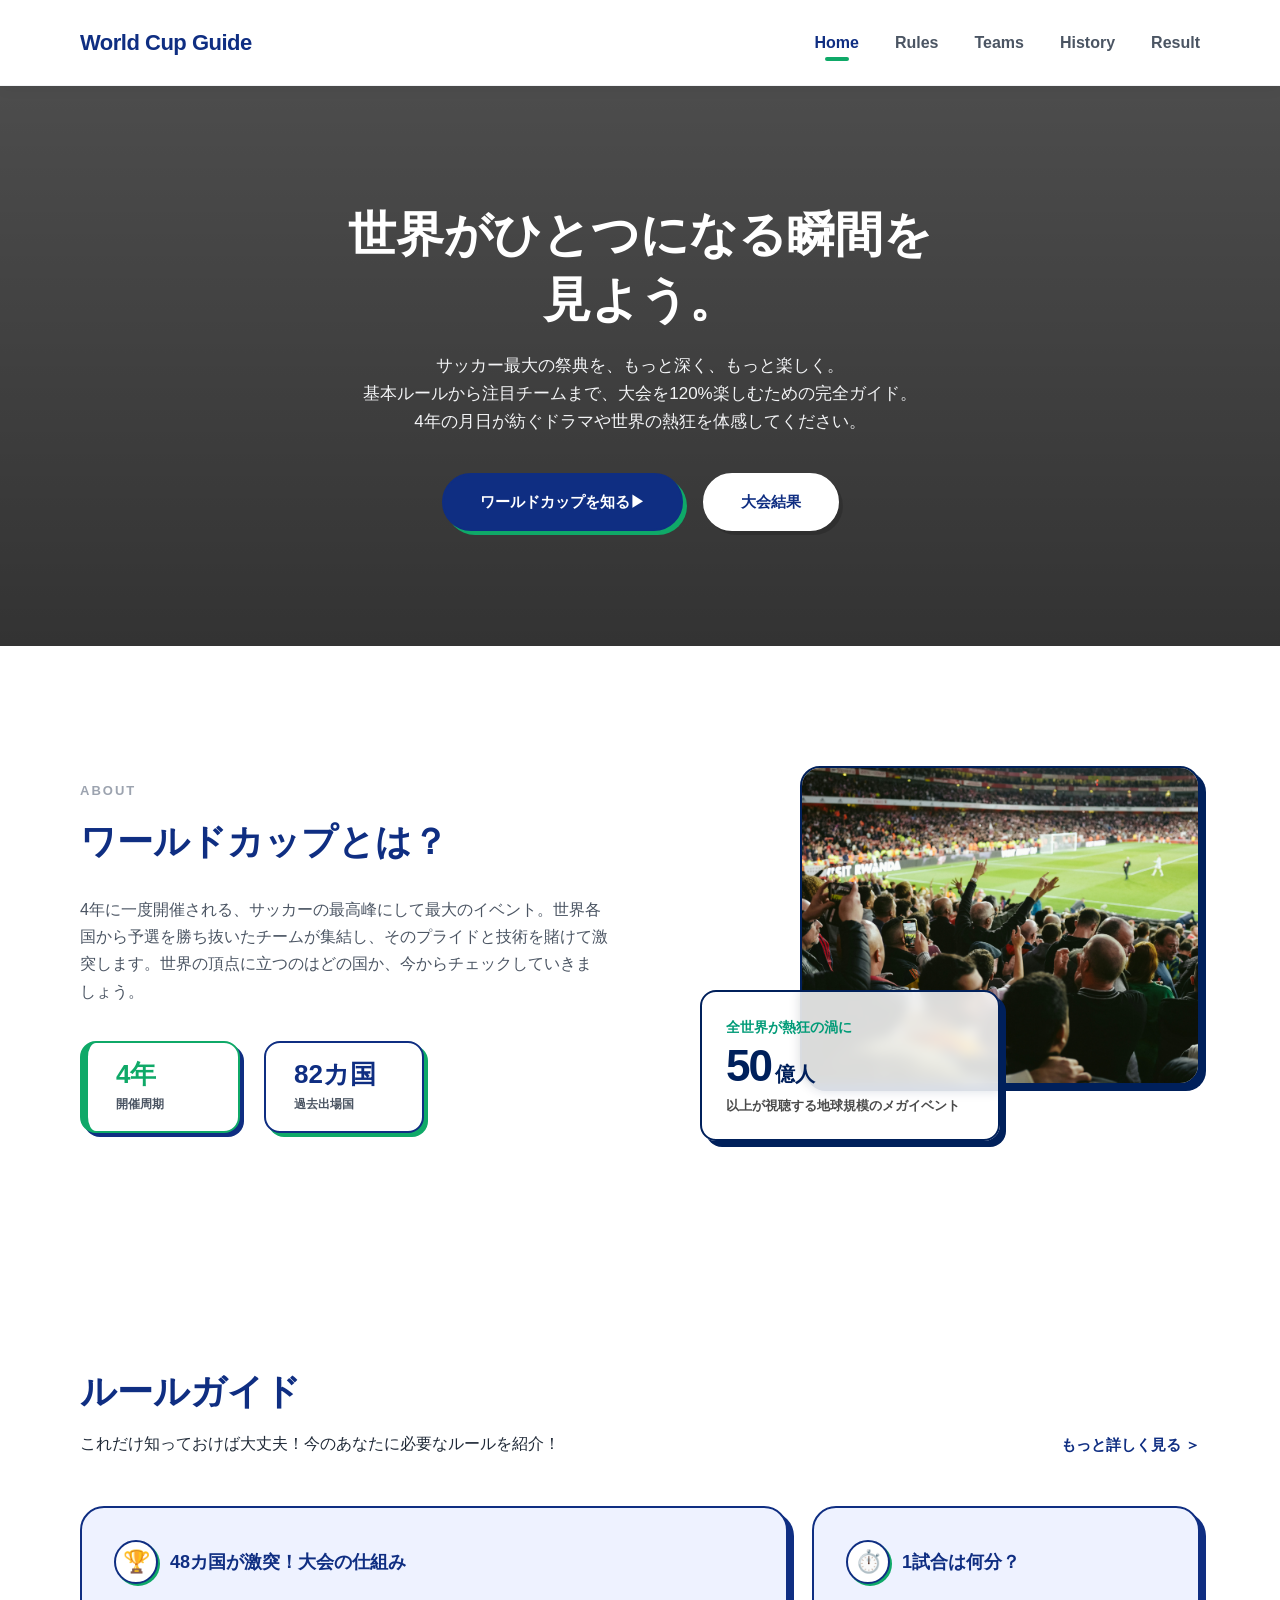
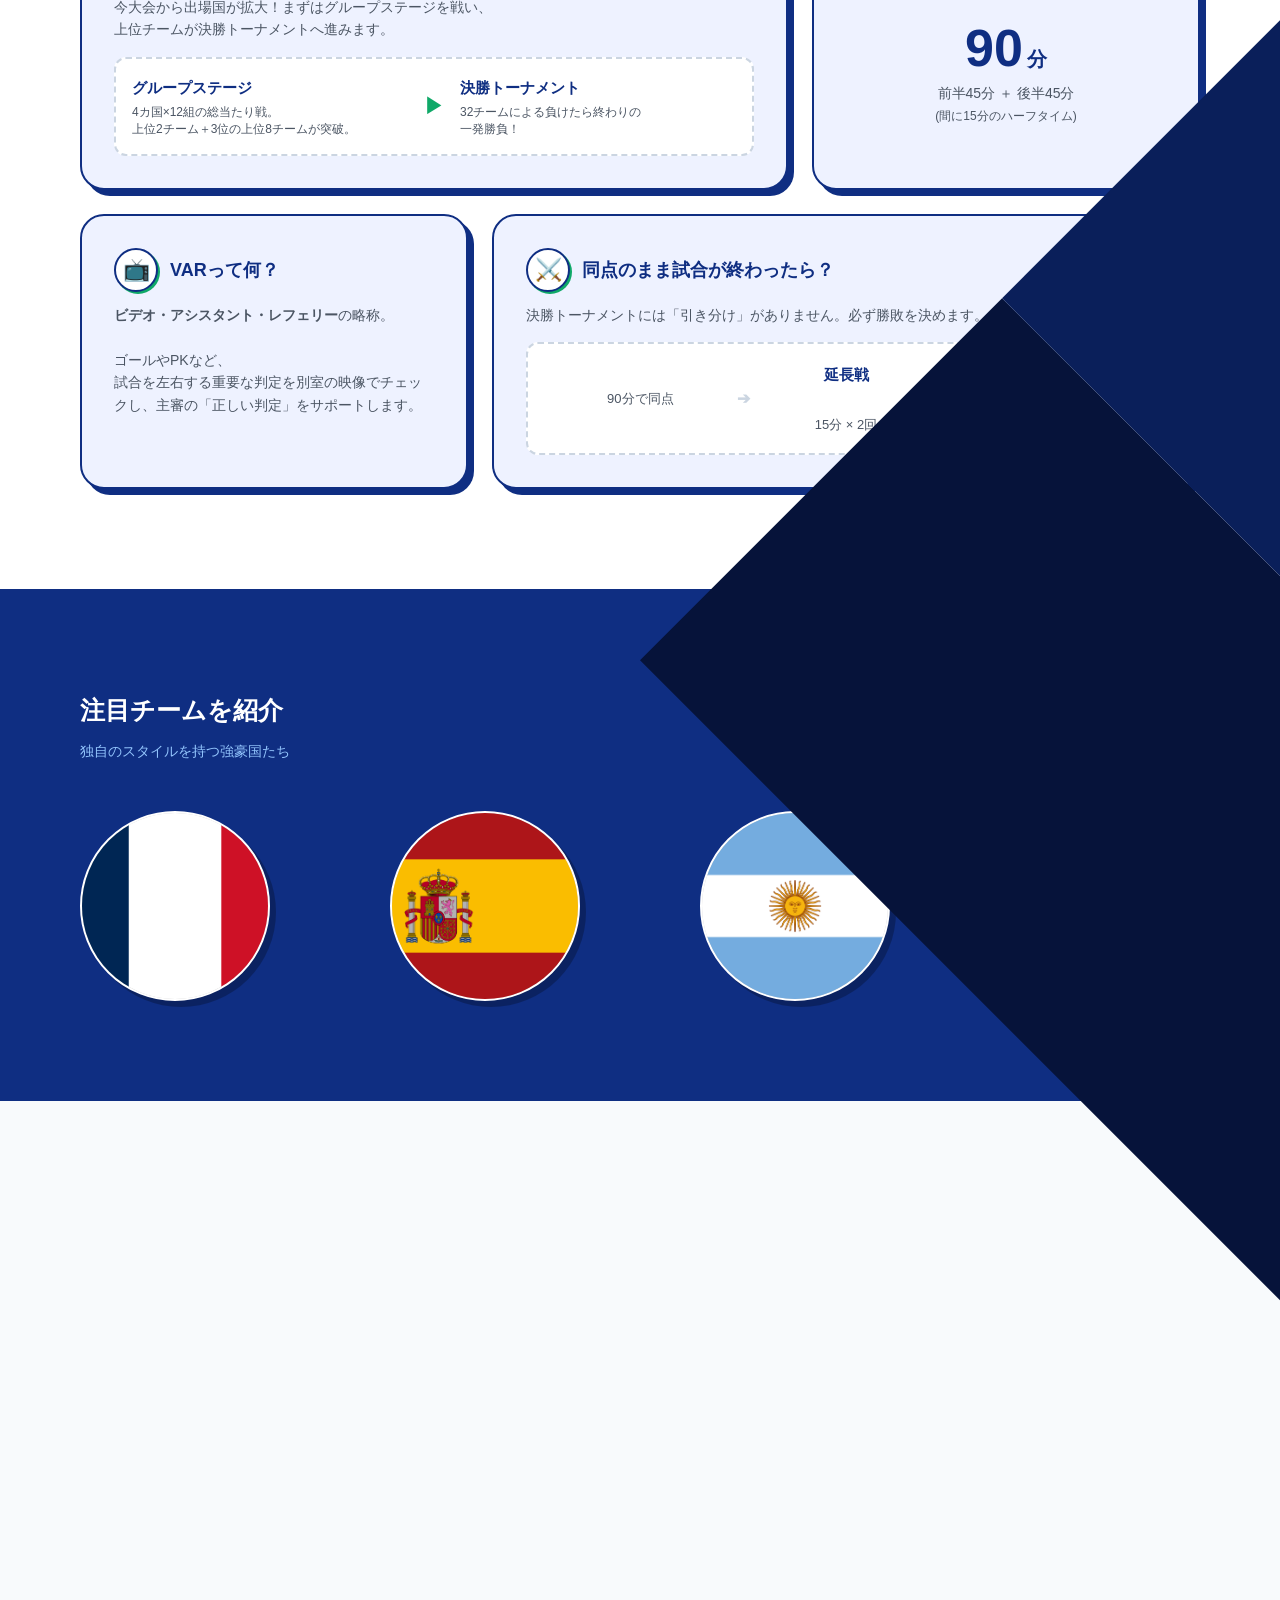
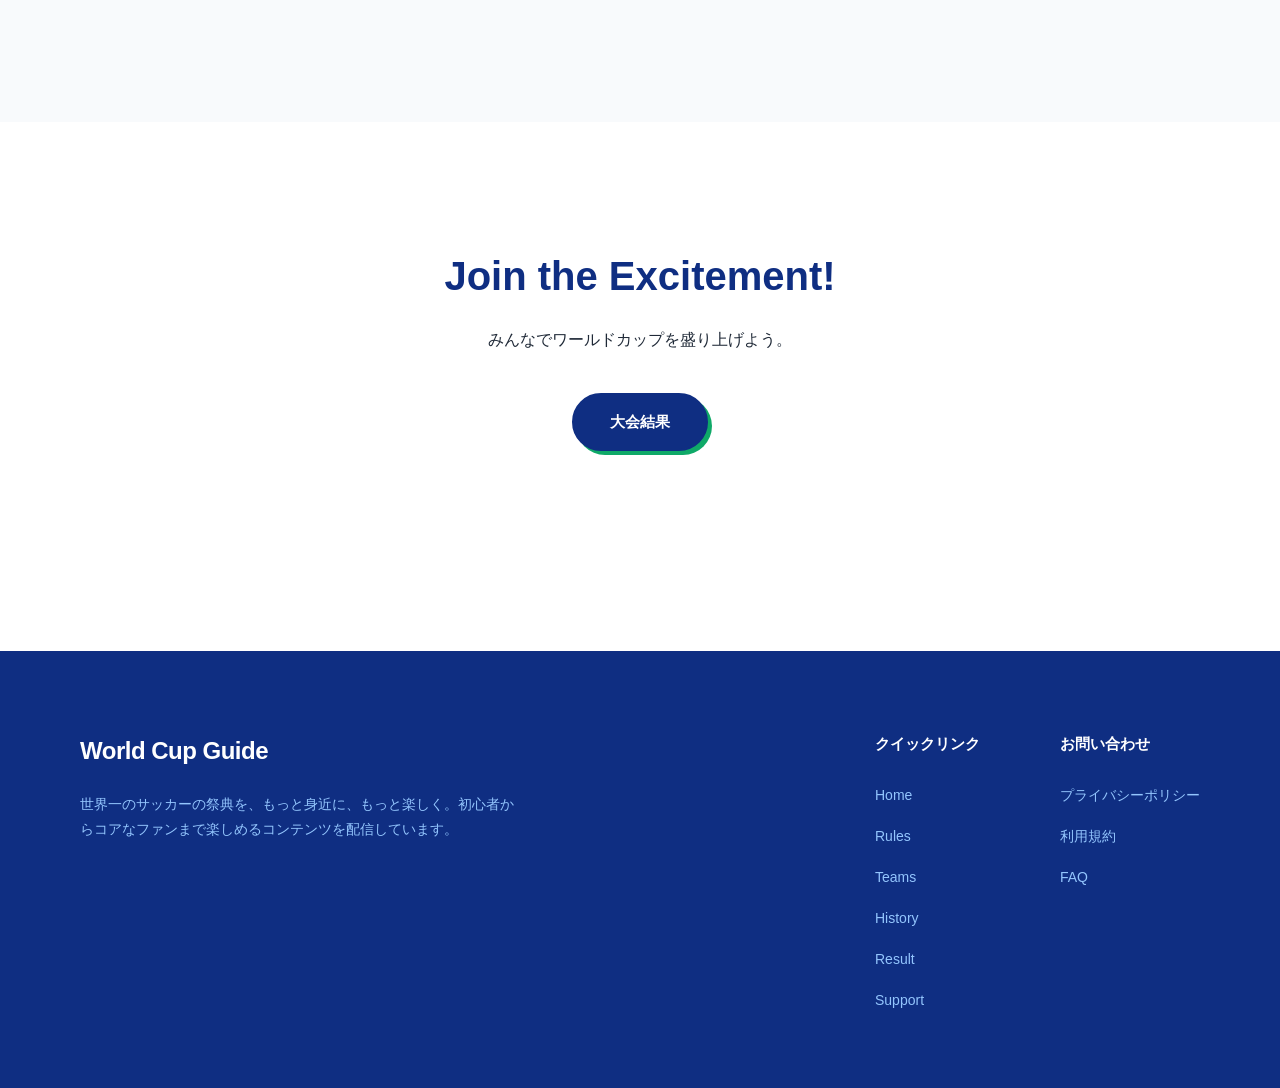
==== commit 9507beb8: "Add files via upload" ====
--- a/index.html
+++ b/index.html
@@ -278,7 +278,7 @@
                     <h3>クイックリンク</h3>
                     <ul>
                         <li><a href="index.html">Home</a></li>
-                        <li><a href="rule.html">Rules Guide</a></li>
+                        <li><a href="rule.html">Rules</a></li>
                         <li><a href="team.html">Teams</a></li>
                         <li><a href="history.html">History</a></li>
                         <li><a href="result.html">Result</a></li>
